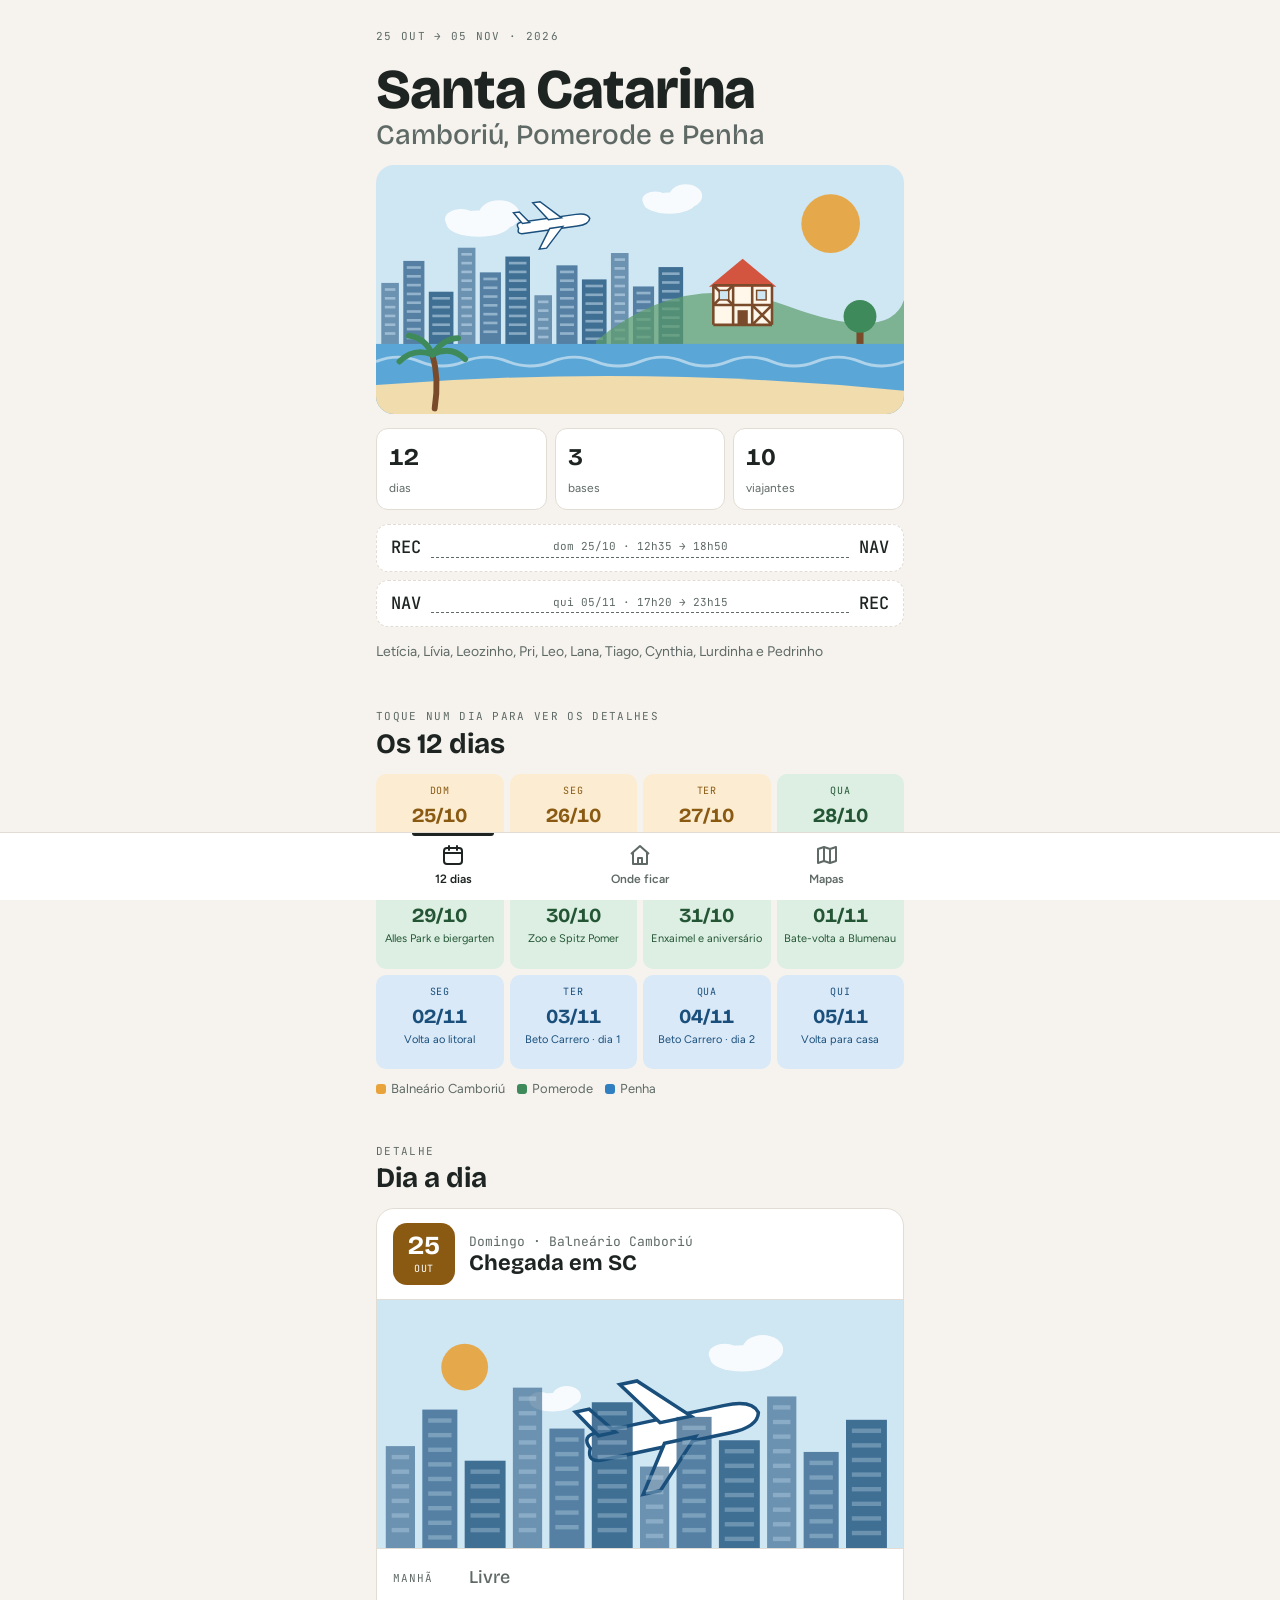
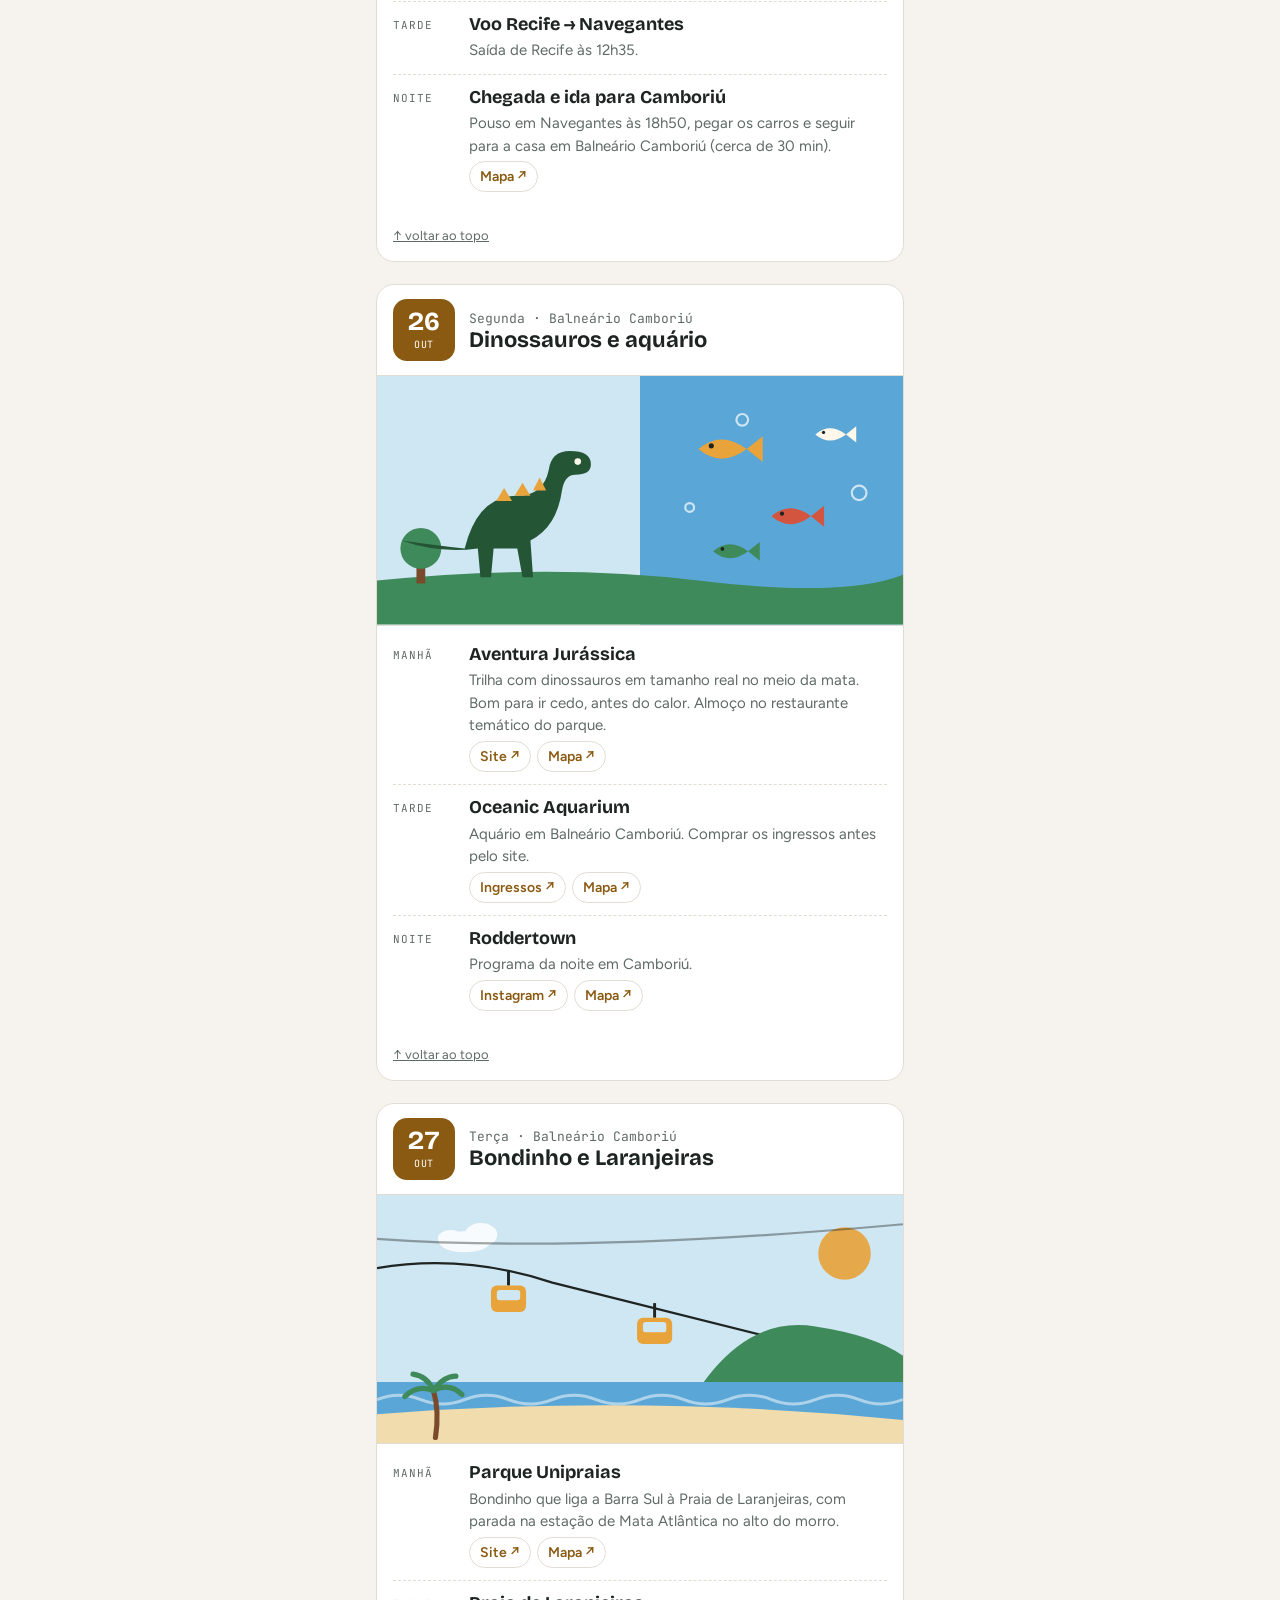
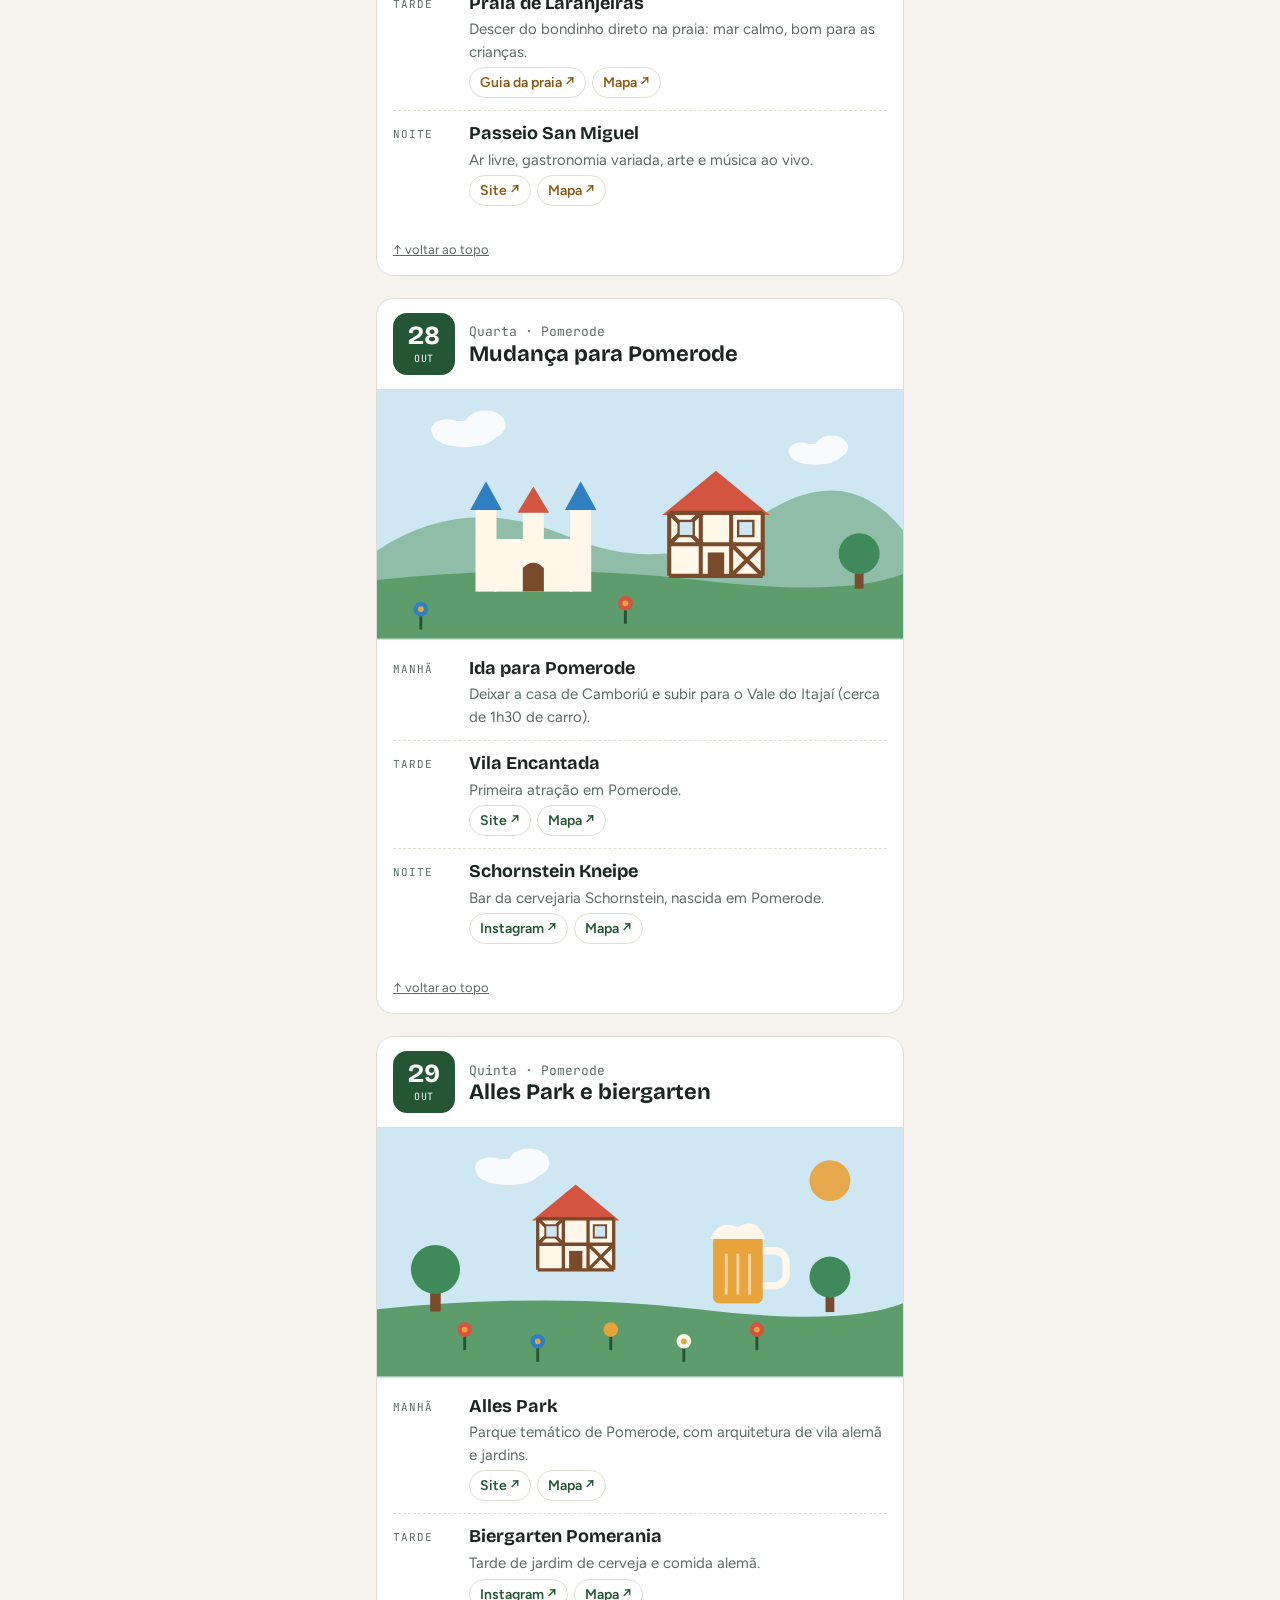
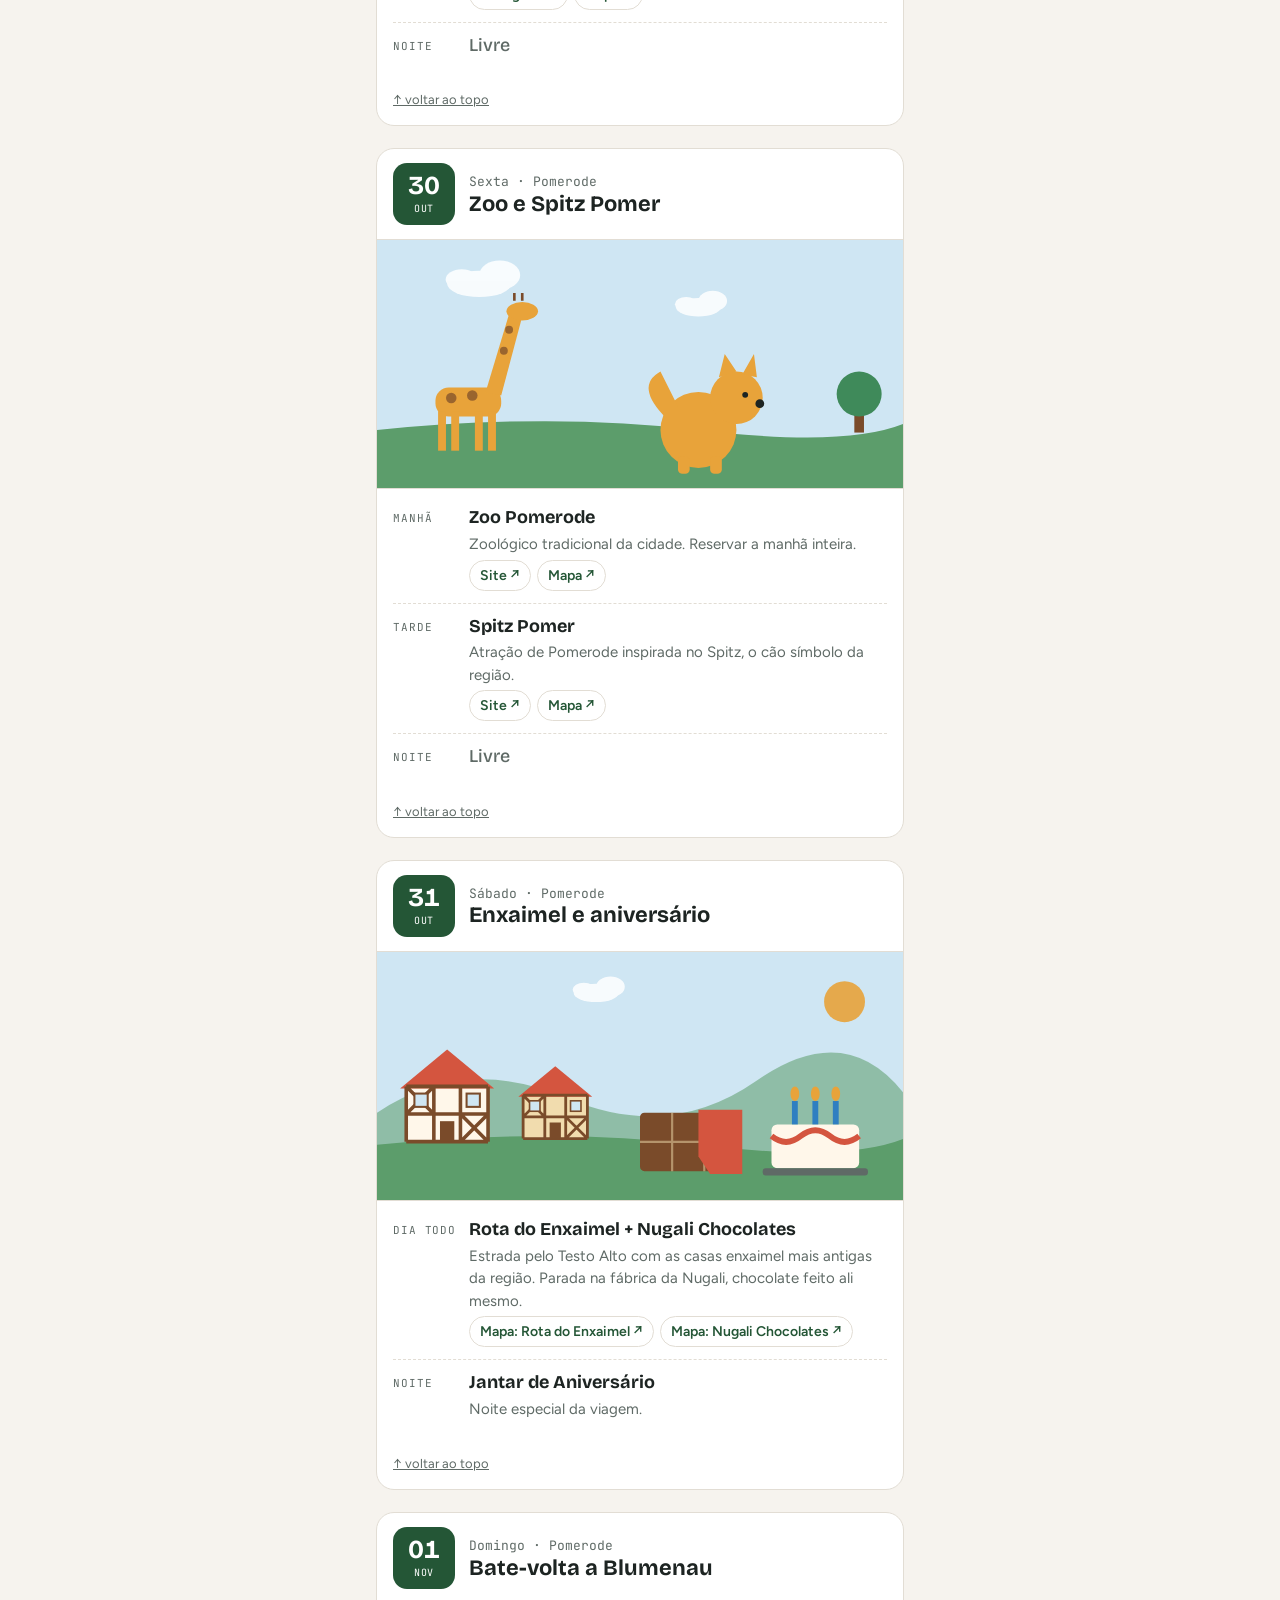
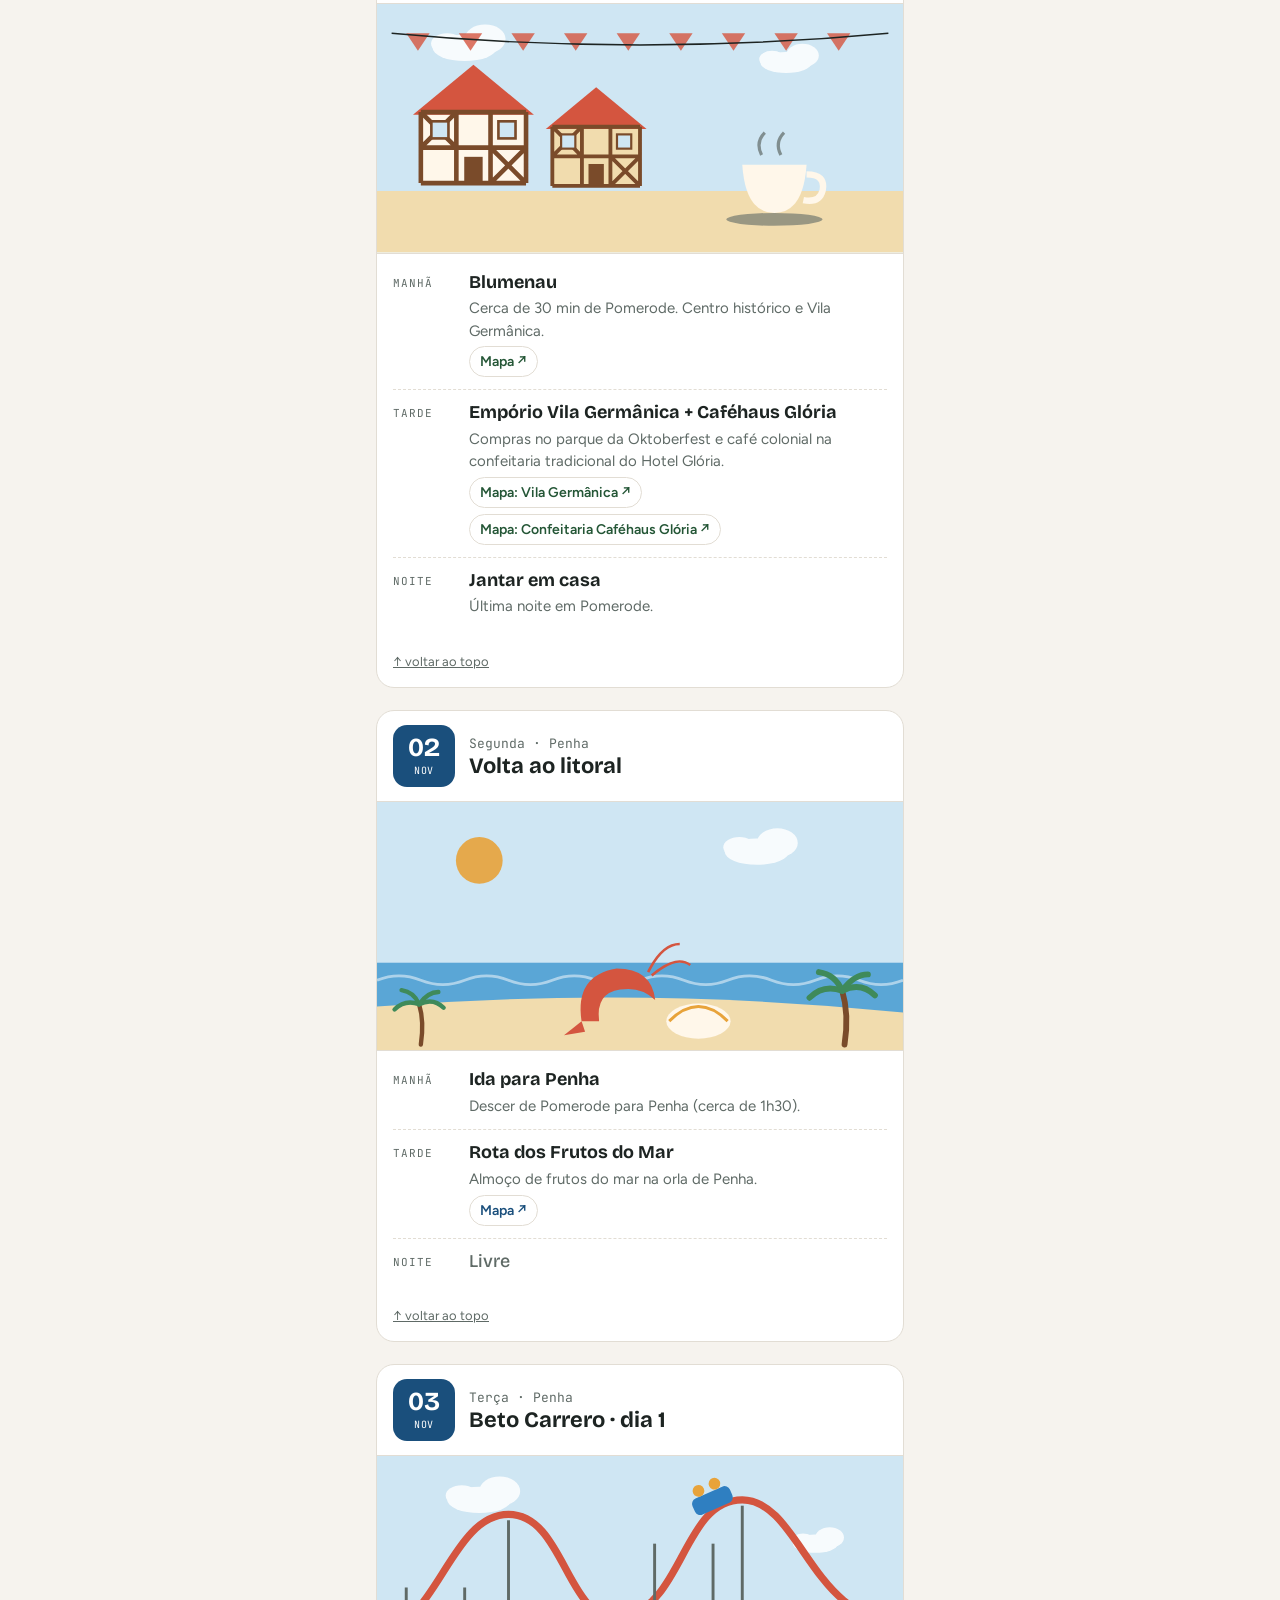
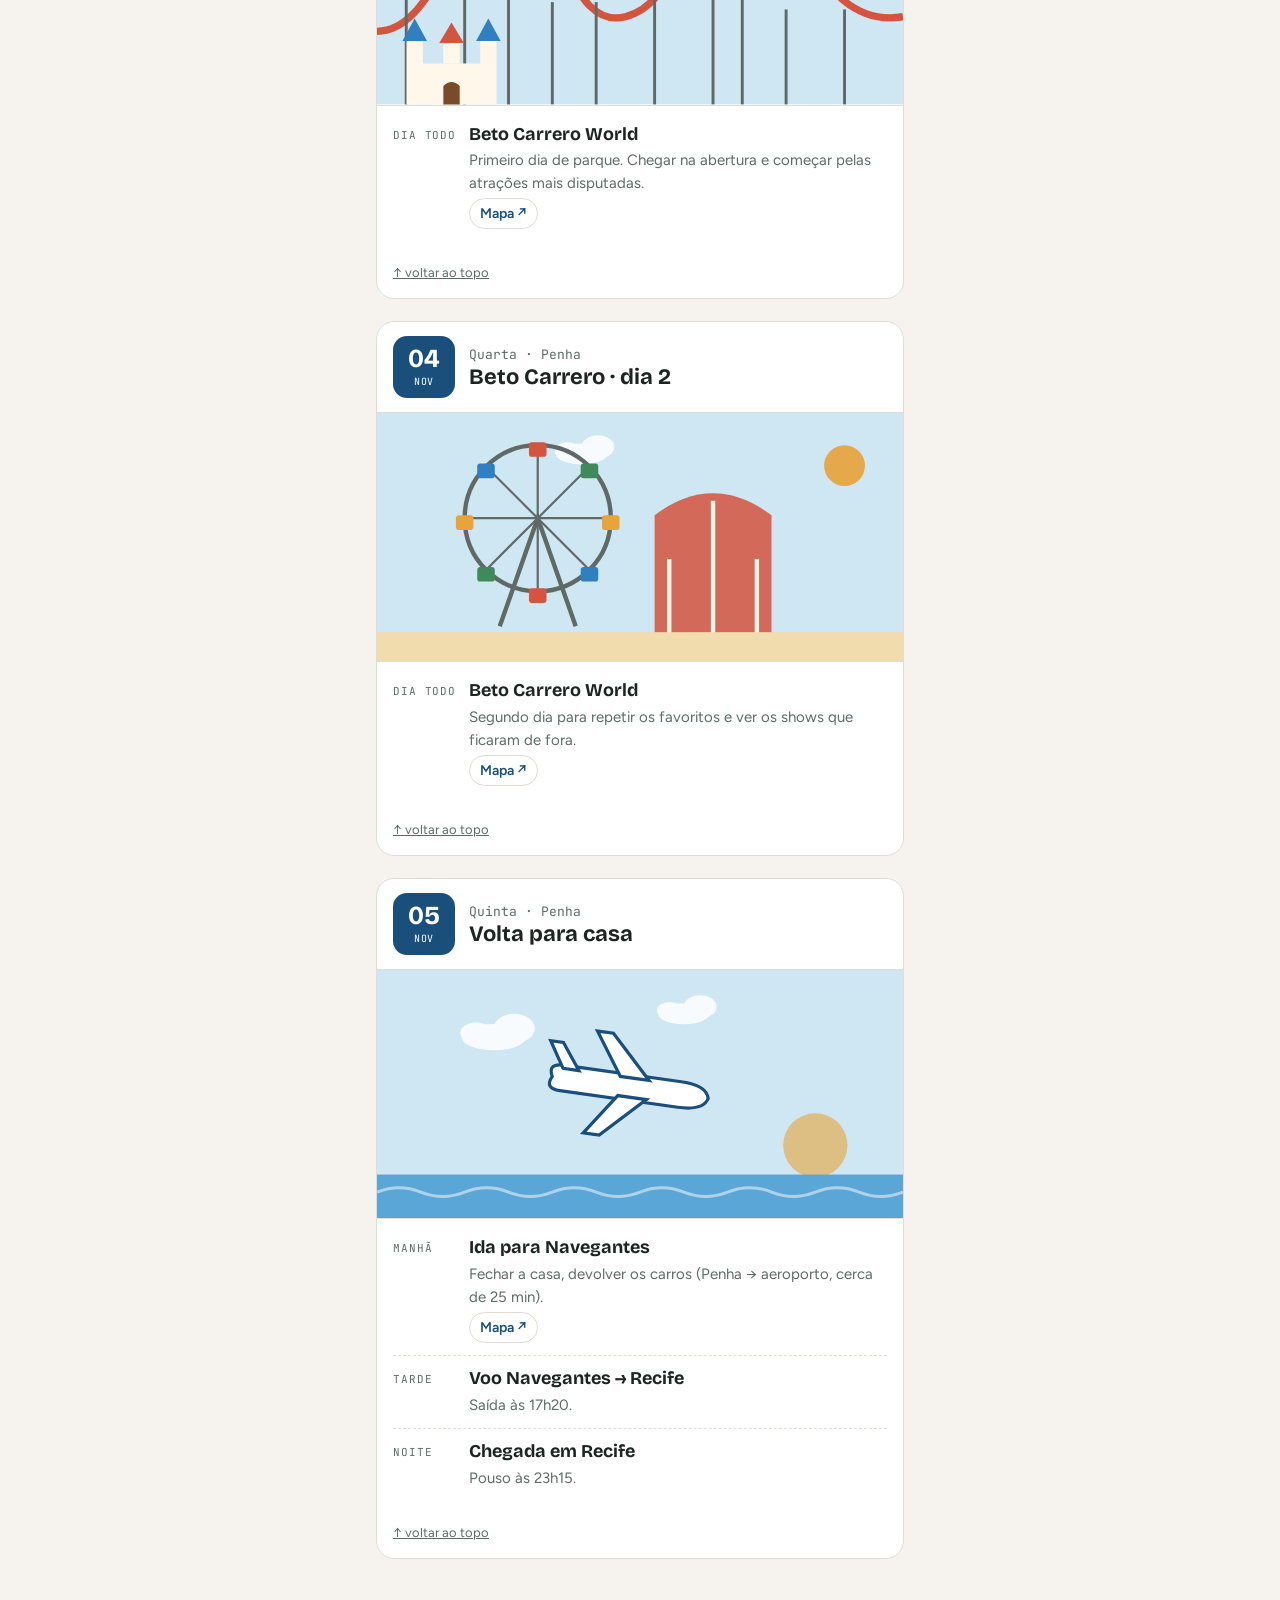
==== menu.html @ 460c0e16 "Add files via upload" ====
<!doctype html>
<html lang="pt-BR">
<head>
<meta charset="utf-8">
<meta name="viewport" content="width=device-width, initial-scale=1">
<title>Viagem SC 2026</title>
<link rel="preconnect" href="https://fonts.googleapis.com">
<link rel="stylesheet" href="https://fonts.googleapis.com/css2?family=Bricolage+Grotesque:opsz,wght@12..96,500;12..96,700;12..96,800&family=Figtree:wght@400;500;600&family=JetBrains+Mono:wght@500&display=swap">
<link rel="stylesheet" href="estilo.css">
</head>
<body class="app">
<div class="wrap" id="topo">

  <!-- 1. OS 12 DIAS -->
  <div id="v-dias" data-view="dias">
    <header class="hero" id="hero"></header>
    <section>
      <div class="sec-title"><span class="eyebrow">Toque num dia para ver os detalhes</span><h2>Os 12 dias</h2></div>
      <nav class="strip" id="strip" aria-label="Dias da viagem"></nav>
      <div class="legend"><span><i style="background:var(--bc)"></i>Balneário Camboriú</span><span><i style="background:var(--po)"></i>Pomerode</span><span><i style="background:var(--pe)"></i>Penha</span></div>
    </section>
    <section>
      <div class="sec-title"><span class="eyebrow">Detalhe</span><h2>Dia a dia</h2></div>
      <div class="days" id="days"></div>
    </section>
  </div>

  <!-- 2. ONDE VAMOS FICAR -->
  <div id="v-casas" data-view="casas" hidden>
    <div class="topbar"><b>Santa Catarina 2026</b><span class="eyebrow" id="periodo2"></span></div>
    <section>
      <div class="sec-title"><span class="eyebrow">Hospedagem</span><h2>Onde vamos ficar</h2></div>
      <div class="cities" id="cities"></div>
    </section>
  </div>

  <!-- 3. MAPAS -->
  <div id="v-mapas" data-view="mapas" hidden>
    <div class="topbar"><b>Santa Catarina 2026</b><span class="eyebrow" id="periodo3"></span></div>
    <section>
      <div class="sec-title"><span class="eyebrow">Toque para abrir no Google Maps</span><h2>Mapas</h2></div>
      <p class="note">As casas e todos os lugares do roteiro, separados por cidade. Abaixo de cada nome, o dia em que vamos lá.</p>
      <div class="mapgroups" id="maps"></div>
    </section>
  </div>

</div>

<nav class="tabbar" aria-label="Menu">
  <div class="in">
    <button class="tab" type="button" data-tab="dias" id="tab-dias">
      <svg viewBox="0 0 24 24" fill="none" stroke="currentColor" stroke-width="2" stroke-linecap="round" aria-hidden="true"><rect x="3" y="5" width="18" height="16" rx="3"/><path d="M3 10h18M8 3v4M16 3v4"/></svg>
      <span>12 dias</span>
    </button>
    <button class="tab" type="button" data-tab="casas" id="tab-casas">
      <svg viewBox="0 0 24 24" fill="none" stroke="currentColor" stroke-width="2" stroke-linejoin="round" aria-hidden="true"><path d="M3 11 12 3l9 8M5 9.5V21h14V9.5"/><path d="M10 21v-6h4v6"/></svg>
      <span>Onde ficar</span>
    </button>
    <button class="tab" type="button" data-tab="mapas" id="tab-mapas">
      <svg viewBox="0 0 24 24" fill="none" stroke="currentColor" stroke-width="2" stroke-linejoin="round" aria-hidden="true"><path d="M9 4 3 6v14l6-2 6 2 6-2V4l-6 2-6-2zM9 4v14M15 6v14"/></svg>
      <span>Mapas</span>
    </button>
  </div>
</nav>

<script src="dados.js"></script>
<script src="roteiro.js"></script>
<script>
const R=window.Roteiro, V=window.VIAGEM, $=id=>document.getElementById(id);
$('hero').innerHTML=R.heroHTML();
$('strip').innerHTML=R.stripHTML();
$('days').innerHTML=R.daysHTML({mapas:true});
$('cities').innerHTML=R.citiesHTML({hospedagem:true});
$('maps').innerHTML=R.mapsHTML();
$('periodo2').textContent=$('periodo3').textContent=V.periodo;

const TABS=['dias','casas','mapas'];
function show(tab,scroll){
  if(!TABS.includes(tab)) tab='dias';
  document.querySelectorAll('[data-view]').forEach(v=>v.hidden=v.dataset.view!==tab);
  document.querySelectorAll('.tab').forEach(b=>b.dataset.tab===tab?b.setAttribute('aria-current','page'):b.removeAttribute('aria-current'));
  try{localStorage.setItem('aba',tab)}catch(e){}
  if(scroll) window.scrollTo(0,0);
}
document.querySelectorAll('.tab').forEach(b=>b.addEventListener('click',()=>{
  if(location.hash!=='#'+b.dataset.tab) history.replaceState(null,'','#'+b.dataset.tab);
  show(b.dataset.tab,true);
}));
// dias e "voltar ao topo" rolam sem mexer no endereço
document.addEventListener('click',e=>{
  const chip=e.target.closest('[data-dia]');
  if(chip){e.preventDefault();document.getElementById(chip.dataset.dia).scrollIntoView();return}
  if(e.target.closest('[data-topo]')){e.preventDefault();window.scrollTo(0,0)}
});
window.addEventListener('hashchange',()=>show(location.hash.slice(1),true));
let inicial=location.hash.slice(1);
if(!TABS.includes(inicial)){try{inicial=localStorage.getItem('aba')||'dias'}catch(e){inicial='dias'}}
show(inicial,false);
</script>
</body>
</html>
---- estilo.css ----
/* Layout: coluna única de celular — capa, resumo por cidade, faixa de 12 dias, cartões diários em formato de canhoto de passagem */
:root{
  --bg:#f6f3ee; --surface:#ffffff; --fg:#1d2422; --muted:#5f6a66; --line:#e2ddd4;
  --bc:#e8a33a; --bc-soft:#fbecd2; --bc-ink:#8a5a12;
  --po:#3f8a5a; --po-soft:#dcefe2; --po-ink:#245636;
  --pe:#2f7fc1; --pe-soft:#d9e9f7; --pe-ink:#1a4f7c;
  --sky:#cfe6f3; --sea:#5aa6d6; --sand:#f1dcae; --leaf:#5c9d6b; --wood:#7a4b2a; --cream:#fff7ea; --red:#d4553f;
  --display:"Bricolage Grotesque",ui-sans-serif,system-ui,sans-serif;
  --body:"Figtree",ui-sans-serif,system-ui,sans-serif;
  --mono:"JetBrains Mono",ui-monospace,Menlo,monospace;
}
@media (prefers-color-scheme: dark){:root:not([data-theme="light"]){
  --bg:#141917; --surface:#1d2321; --fg:#ecefe9; --muted:#a3ada8; --line:#2f3734;
  --bc:#f0b555; --bc-soft:#3a2d17; --bc-ink:#f5c97c;
  --po:#6cbf88; --po-soft:#1d3326; --po-ink:#9bd9ae;
  --pe:#62a8e3; --pe-soft:#172b3d; --pe-ink:#9ccaf0;
  --sky:#26394a; --sea:#3d7fae; --sand:#8a7550; --leaf:#4b8458; --wood:#a06a42; --cream:#e9dcc4; --red:#e06a54;
  color-scheme:dark}}
:root[data-theme="dark"]{
  --bg:#141917; --surface:#1d2321; --fg:#ecefe9; --muted:#a3ada8; --line:#2f3734;
  --bc:#f0b555; --bc-soft:#3a2d17; --bc-ink:#f5c97c;
  --po:#6cbf88; --po-soft:#1d3326; --po-ink:#9bd9ae;
  --pe:#62a8e3; --pe-soft:#172b3d; --pe-ink:#9ccaf0;
  --sky:#26394a; --sea:#3d7fae; --sand:#8a7550; --leaf:#4b8458; --wood:#a06a42; --cream:#e9dcc4; --red:#e06a54;
  color-scheme:dark}
*{box-sizing:border-box}
html,body{margin:0}
img,svg{max-width:100%}
[hidden]{display:none!important}
body{background:var(--bg);color:var(--fg);font-family:var(--body);font-size:16px;line-height:1.5;-webkit-text-size-adjust:100%}
.wrap{max-width:560px;margin:0 auto;padding-inline:16px;padding-block:20px 48px}
h1,h2,h3{font-family:var(--display);text-wrap:balance;margin:0;line-height:1.1}
a{color:inherit}
a:focus-visible,button:focus-visible{outline:3px solid var(--pe);outline-offset:2px;border-radius:6px}
.eyebrow{font-family:var(--mono);font-size:11px;letter-spacing:.12em;text-transform:uppercase;color:var(--muted)}

/* capa */
.hero{display:grid;gap:14px;padding-block:8px 24px}
.hero h1{font-size:clamp(38px,11vw,56px);font-weight:800;letter-spacing:-.02em}
.hero h1 span{display:block;font-size:.5em;font-weight:500;color:var(--muted);letter-spacing:0}
.hero-art{border-radius:18px;overflow:hidden;line-height:0}
.hero-art svg,.city .art svg,.day .art svg{width:100%;height:auto;display:block}
.facts{display:grid;grid-template-columns:repeat(3,1fr);gap:8px}
.fact{background:var(--surface);border:1px solid var(--line);border-radius:12px;padding:10px 12px}
.fact b{display:block;font-family:var(--display);font-size:24px;font-variant-numeric:tabular-nums}
.fact small{color:var(--muted);font-size:12px}
.flights{display:grid;gap:8px}
.flight{display:grid;grid-template-columns:auto 1fr auto;align-items:center;gap:10px;background:var(--surface);border:1px dashed var(--line);border-radius:12px;padding:10px 14px;font-family:var(--mono);font-size:13px}
.flight .code{font-size:17px;font-weight:500}
.flight .mid{text-align:center;color:var(--muted);font-size:11px;border-bottom:1px dashed var(--muted);padding-bottom:2px}
.crew{color:var(--muted);font-size:14px}

section{padding-block:22px}
.sec-title{display:grid;gap:4px;margin-bottom:14px}
.sec-title h2{font-size:28px;font-weight:700}

/* cidades */
.cities{display:grid;gap:14px}
.city{border-radius:16px;overflow:hidden;background:var(--surface);border:1px solid var(--line)}
.city .art{line-height:0}
.city .body{padding:14px 16px 16px;display:grid;gap:8px}
.city h3{font-size:24px}
.city .when{font-family:var(--mono);font-size:12px;font-weight:500;padding:3px 8px;border-radius:99px;justify-self:start}
.city p{margin:0;color:var(--muted);font-size:15px}
.city ul{margin:0;padding-left:18px;font-size:15px}
.c-bc .when{background:var(--bc-soft);color:var(--bc-ink)}
.c-po .when{background:var(--po-soft);color:var(--po-ink)}
.c-pe .when{background:var(--pe-soft);color:var(--pe-ink)}

/* hospedagem (menu) */
.stay{display:grid;grid-template-columns:1fr 1fr auto;gap:8px;margin-top:4px}
.stay div{border:1px solid var(--line);border-radius:10px;padding:8px 10px;display:grid;gap:2px}
.stay small{font-family:var(--mono);font-size:10px;letter-spacing:.08em;text-transform:uppercase;color:var(--muted)}
.stay b{font-family:var(--display);font-size:17px;font-variant-numeric:tabular-nums}
.actions{display:flex;flex-wrap:wrap;gap:8px;margin-top:4px}
.btn{display:inline-flex;align-items:center;gap:6px;font-weight:600;font-size:15px;text-decoration:none;padding:10px 14px;border-radius:12px;border:1px solid var(--line);background:var(--surface)}
.btn.primary{border-color:transparent;color:var(--surface)}
.c-bc .btn.primary{background:var(--bc-ink)} .c-po .btn.primary{background:var(--po-ink)} .c-pe .btn.primary{background:var(--pe-ink)}
.pending{font-size:14px;color:var(--muted);border:1px dashed var(--line);border-radius:12px;padding:10px 14px}

/* faixa de dias */
.strip{display:grid;grid-template-columns:repeat(4,1fr);gap:6px}
.chip{display:grid;gap:2px;text-decoration:none;border-radius:10px;padding:8px 6px;text-align:center;border:1px solid transparent}
.chip .wd{font-family:var(--mono);font-size:10px;letter-spacing:.08em;text-transform:uppercase}
.chip .dt{font-family:var(--display);font-size:20px;font-weight:700;font-variant-numeric:tabular-nums}
.chip .tl{font-size:11px;line-height:1.25;min-height:2.5em}
.chip.bc{background:var(--bc-soft);color:var(--bc-ink)}
.chip.po{background:var(--po-soft);color:var(--po-ink)}
.chip.pe{background:var(--pe-soft);color:var(--pe-ink)}
.chip:hover{border-color:currentColor}
.legend{display:flex;flex-wrap:wrap;gap:12px;margin-top:10px;font-size:13px;color:var(--muted)}
.legend i{display:inline-block;width:10px;height:10px;border-radius:3px;margin-right:5px;vertical-align:-1px}

/* dias */
.days{display:grid;gap:22px}
.day{background:var(--surface);border:1px solid var(--line);border-radius:18px;overflow:hidden;scroll-margin-top:12px}
.day-head{display:grid;grid-template-columns:auto 1fr;gap:14px;align-items:center;padding:14px 16px}
.stamp{display:grid;place-items:center;width:62px;height:62px;border-radius:14px;color:#fff;text-align:center;line-height:1}
.stamp b{font-family:var(--display);font-size:26px;font-variant-numeric:tabular-nums}
.stamp small{font-family:var(--mono);font-size:10px;letter-spacing:.06em}
.day.bc .stamp{background:var(--bc-ink)} .day.po .stamp{background:var(--po-ink)} .day.pe .stamp{background:var(--pe-ink)}
@media (prefers-color-scheme: dark){:root:not([data-theme="light"]) .stamp{color:var(--bg)}}
:root[data-theme="dark"] .stamp{color:var(--bg)}
.day-head h3{font-size:22px;font-weight:700}
.day-head .meta{font-size:13px;color:var(--muted);font-family:var(--mono)}
.day .art{line-height:0;border-block:1px solid var(--line)}
.tl-list{list-style:none;margin:0;padding:6px 16px 16px;display:grid}
.slot{display:grid;grid-template-columns:64px 1fr;gap:12px;padding-block:12px;border-bottom:1px dashed var(--line)}
.slot:last-child{border-bottom:0}
.slot .when{font-family:var(--mono);font-size:11px;letter-spacing:.08em;text-transform:uppercase;color:var(--muted);padding-top:3px}
.slot .what{min-width:0;display:grid;gap:4px}
.slot h4{margin:0;font-family:var(--display);font-size:18px;font-weight:700;line-height:1.2}
.slot p{margin:0;font-size:15px;color:var(--muted)}
.links{display:flex;flex-wrap:wrap;gap:6px}
.slot .link{font-size:14px;font-weight:600;text-decoration:none;padding:4px 10px;border-radius:99px;border:1px solid var(--line)}
.day.bc .link{color:var(--bc-ink)} .day.po .link{color:var(--po-ink)} .day.pe .link{color:var(--pe-ink)}
.slot.free h4{color:var(--muted);font-weight:500}
.top{display:inline-block;margin-top:6px;font-size:13px;color:var(--muted)}
footer{color:var(--muted);font-size:13px;padding-top:12px;border-top:1px solid var(--line)}

/* mapas (menu) */
.mapgroups{display:grid;gap:22px}
.mapgroup h3{font-size:20px;display:flex;align-items:center;gap:8px;margin-bottom:8px}
.mapgroup h3 i{width:12px;height:12px;border-radius:4px;flex:none}
.places{list-style:none;margin:0;padding:0;background:var(--surface);border:1px solid var(--line);border-radius:14px;overflow:hidden}
.places li+li{border-top:1px solid var(--line)}
.place{display:grid;grid-template-columns:28px 1fr auto;align-items:center;gap:10px;padding:12px 14px;text-decoration:none;min-height:56px}
.place .pin{width:22px;height:22px}
.place .nm{min-width:0;display:grid;gap:1px}
.place .nm b{font-weight:600;font-size:16px;line-height:1.25}
.place .nm small{font-family:var(--mono);font-size:11px;color:var(--muted)}
.place .go{font-size:13px;font-weight:600;color:var(--muted);white-space:nowrap}
a.place:hover{background:var(--bg)}
.place.house b{font-family:var(--display)}
.place.off{color:var(--muted)}
.g-bc{--g:var(--bc-ink)} .g-po,.g-bl{--g:var(--po-ink)} .g-pe,.g-voo{--g:var(--pe-ink)}
.mapgroup h3 i{background:var(--g)} .place .pin{color:var(--g)}
.note{font-size:14px;color:var(--muted);margin:0 0 14px}

/* menu inferior */
.app .wrap{padding-bottom:110px}
.topbar{display:flex;justify-content:space-between;align-items:baseline;gap:12px;padding-block:4px 6px}
.topbar .eyebrow{white-space:nowrap}
.topbar b{font-family:var(--display);font-size:18px}
.tabbar{position:fixed;left:0;right:0;bottom:0;z-index:10;background:var(--surface);border-top:1px solid var(--line);padding-bottom:env(safe-area-inset-bottom,0px)}
.tabbar .in{max-width:560px;margin:0 auto;display:grid;grid-template-columns:repeat(3,1fr)}
.tab{appearance:none;background:none;border:0;font:inherit;color:var(--muted);display:grid;justify-items:center;gap:3px;padding:10px 4px 12px;cursor:pointer;position:relative}
.tab svg{width:24px;height:24px}
.tab span{font-size:12px;font-weight:600}
.tab[aria-current="page"]{color:var(--fg)}
.tab[aria-current="page"]::before{content:"";position:absolute;top:0;left:28%;right:28%;height:3px;border-radius:0 0 3px 3px;background:var(--fg)}
@media (prefers-reduced-motion:no-preference){html{scroll-behavior:smooth}}
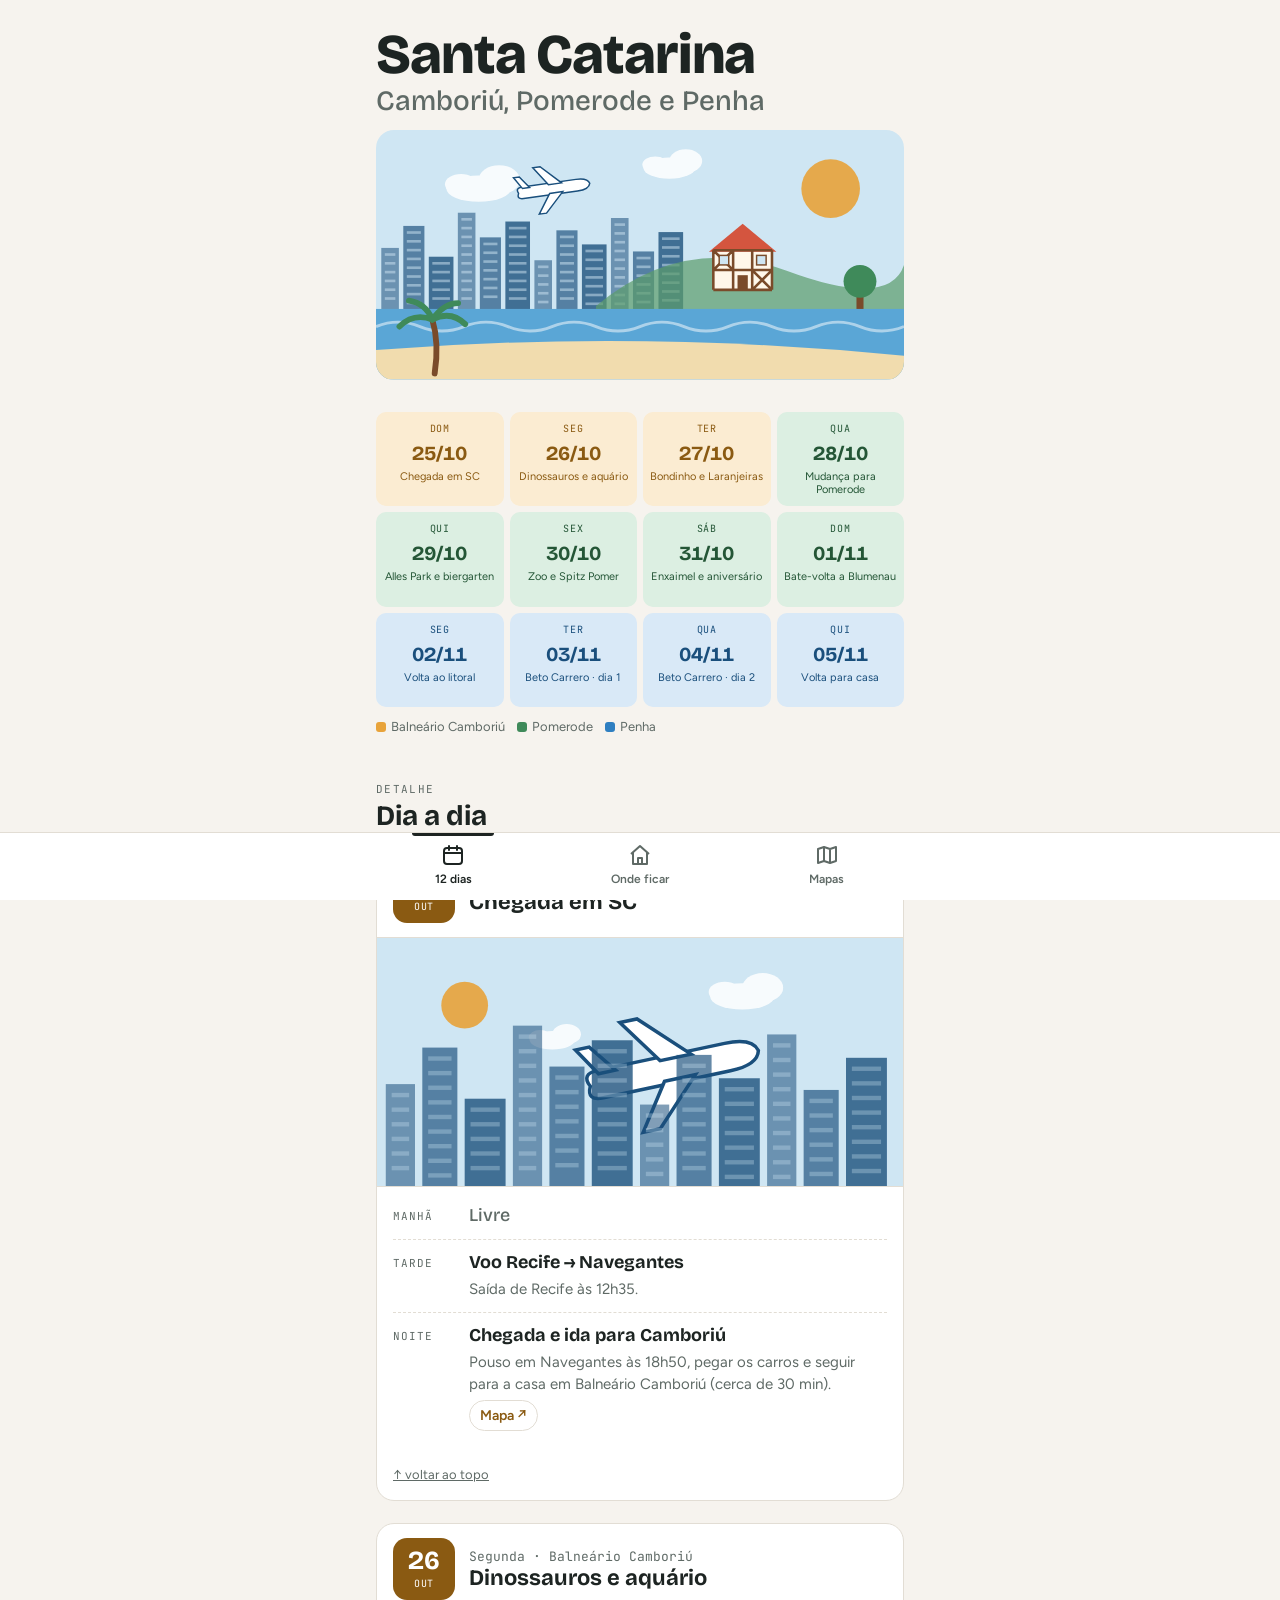
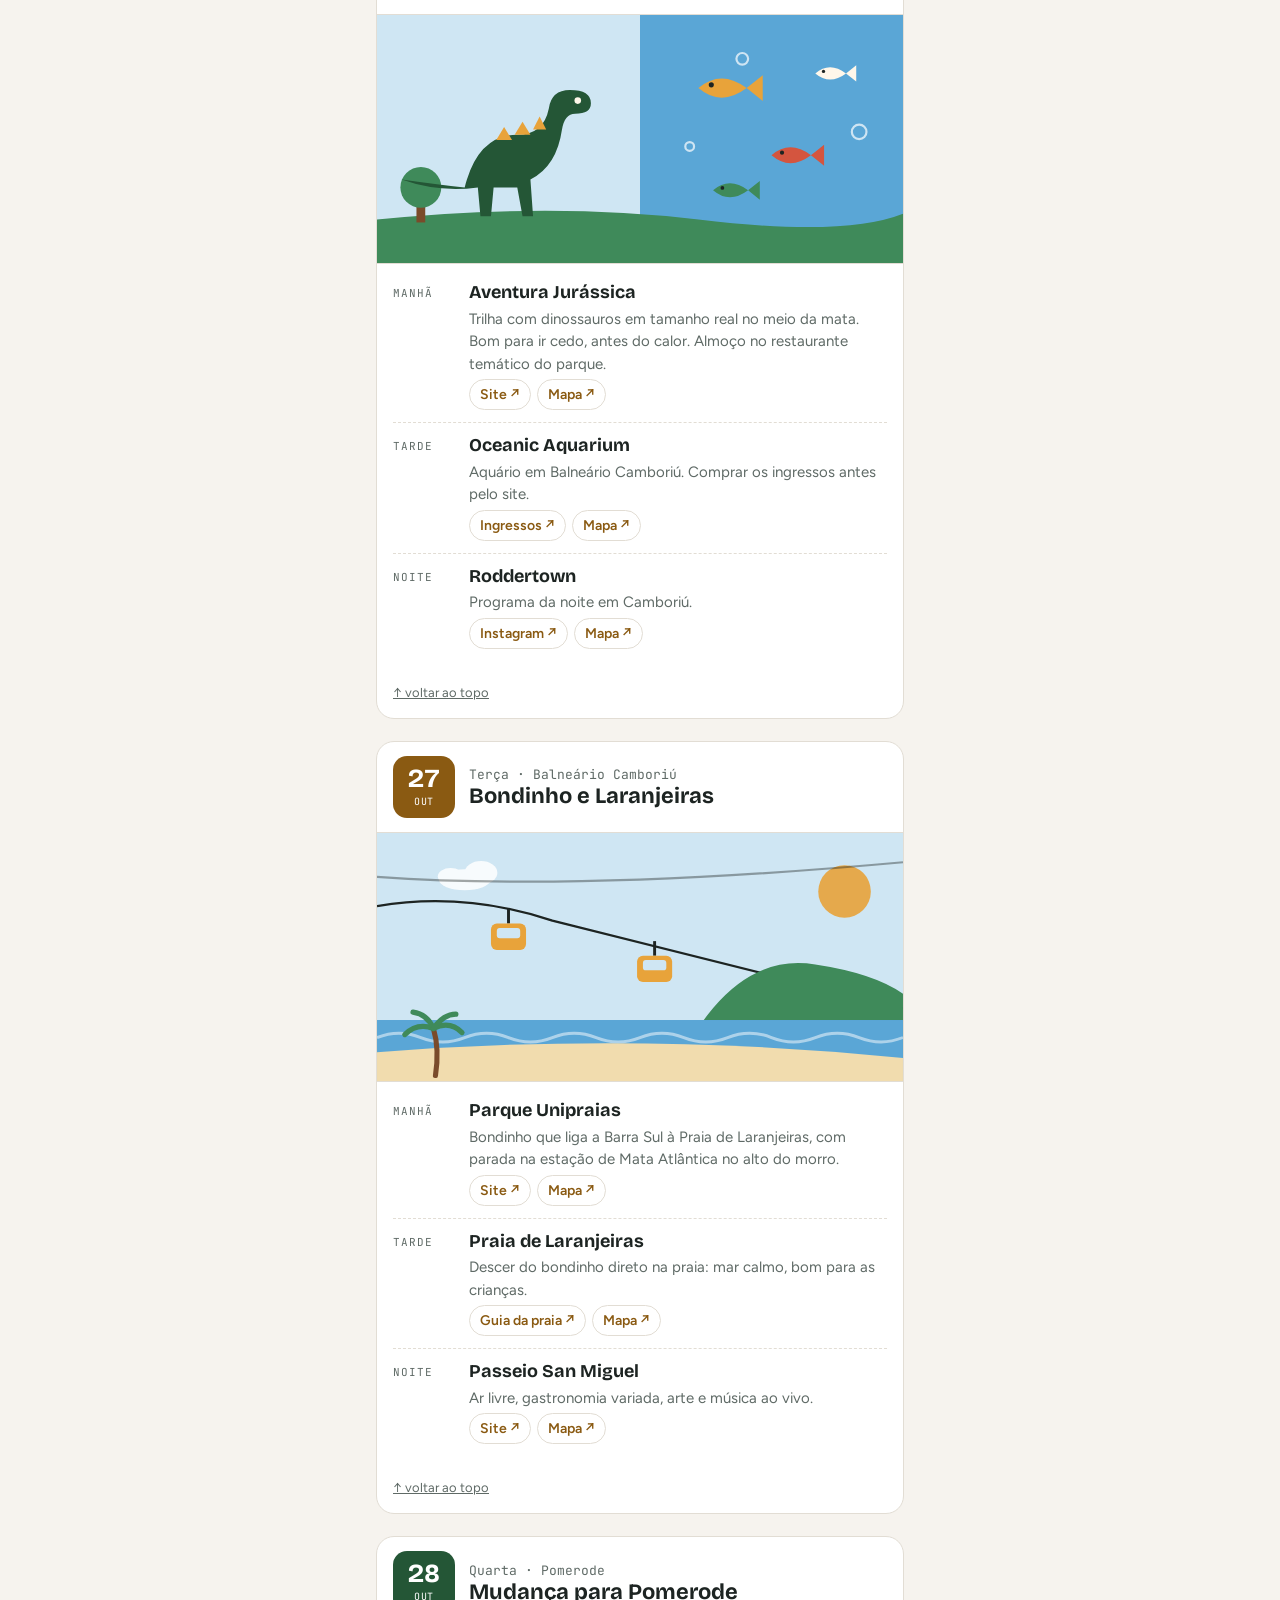
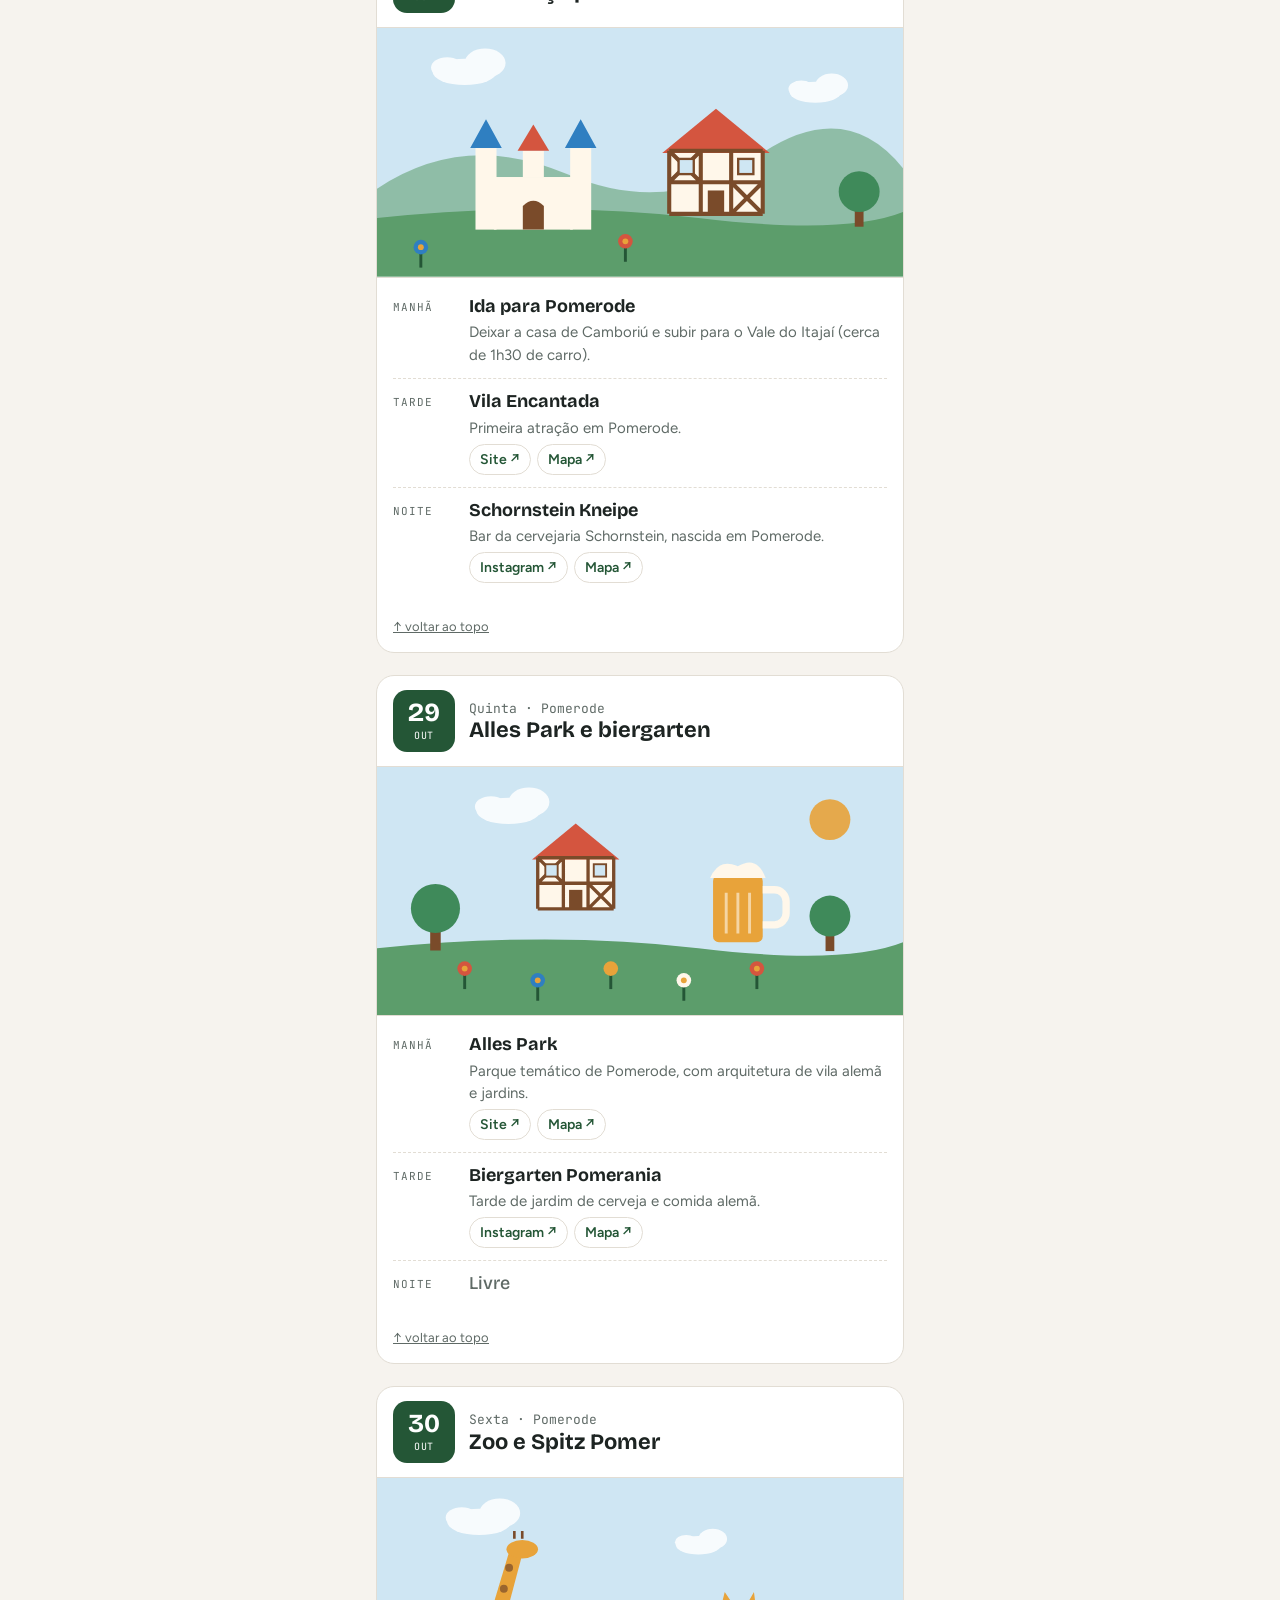
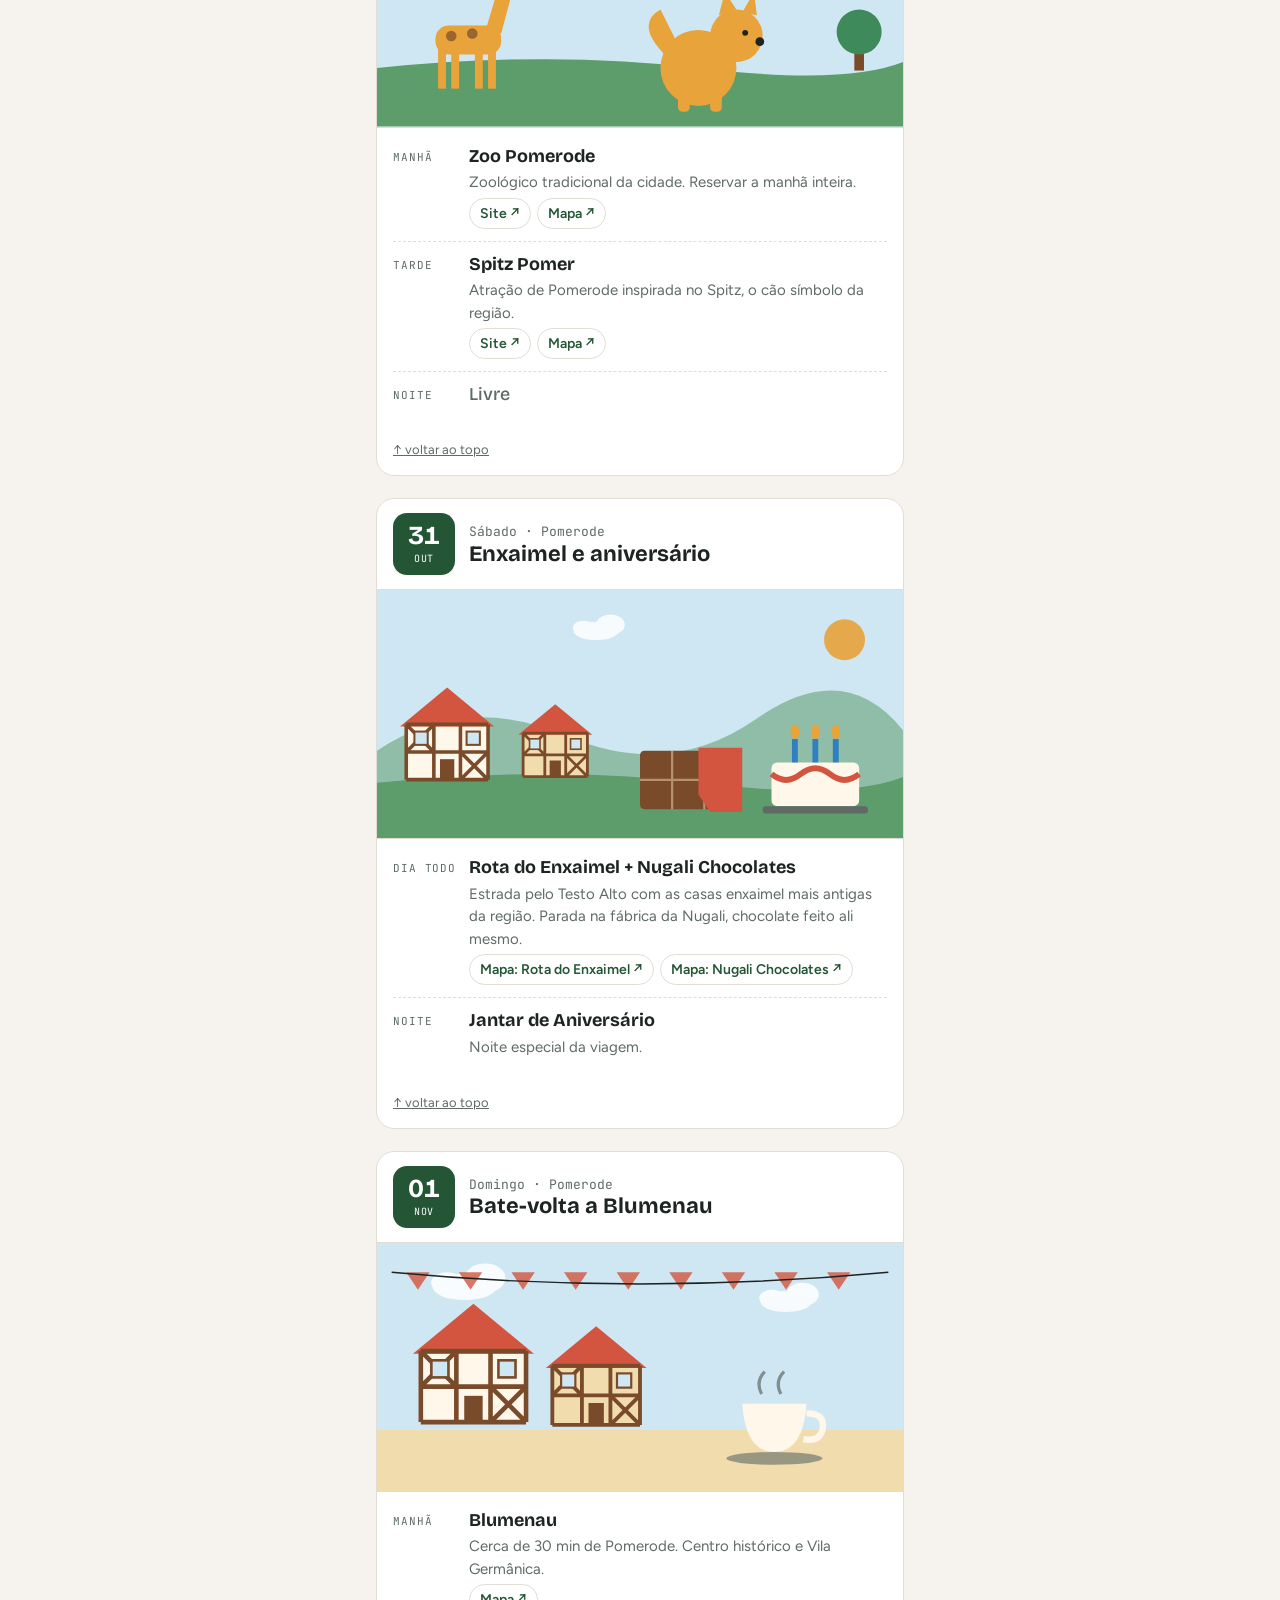
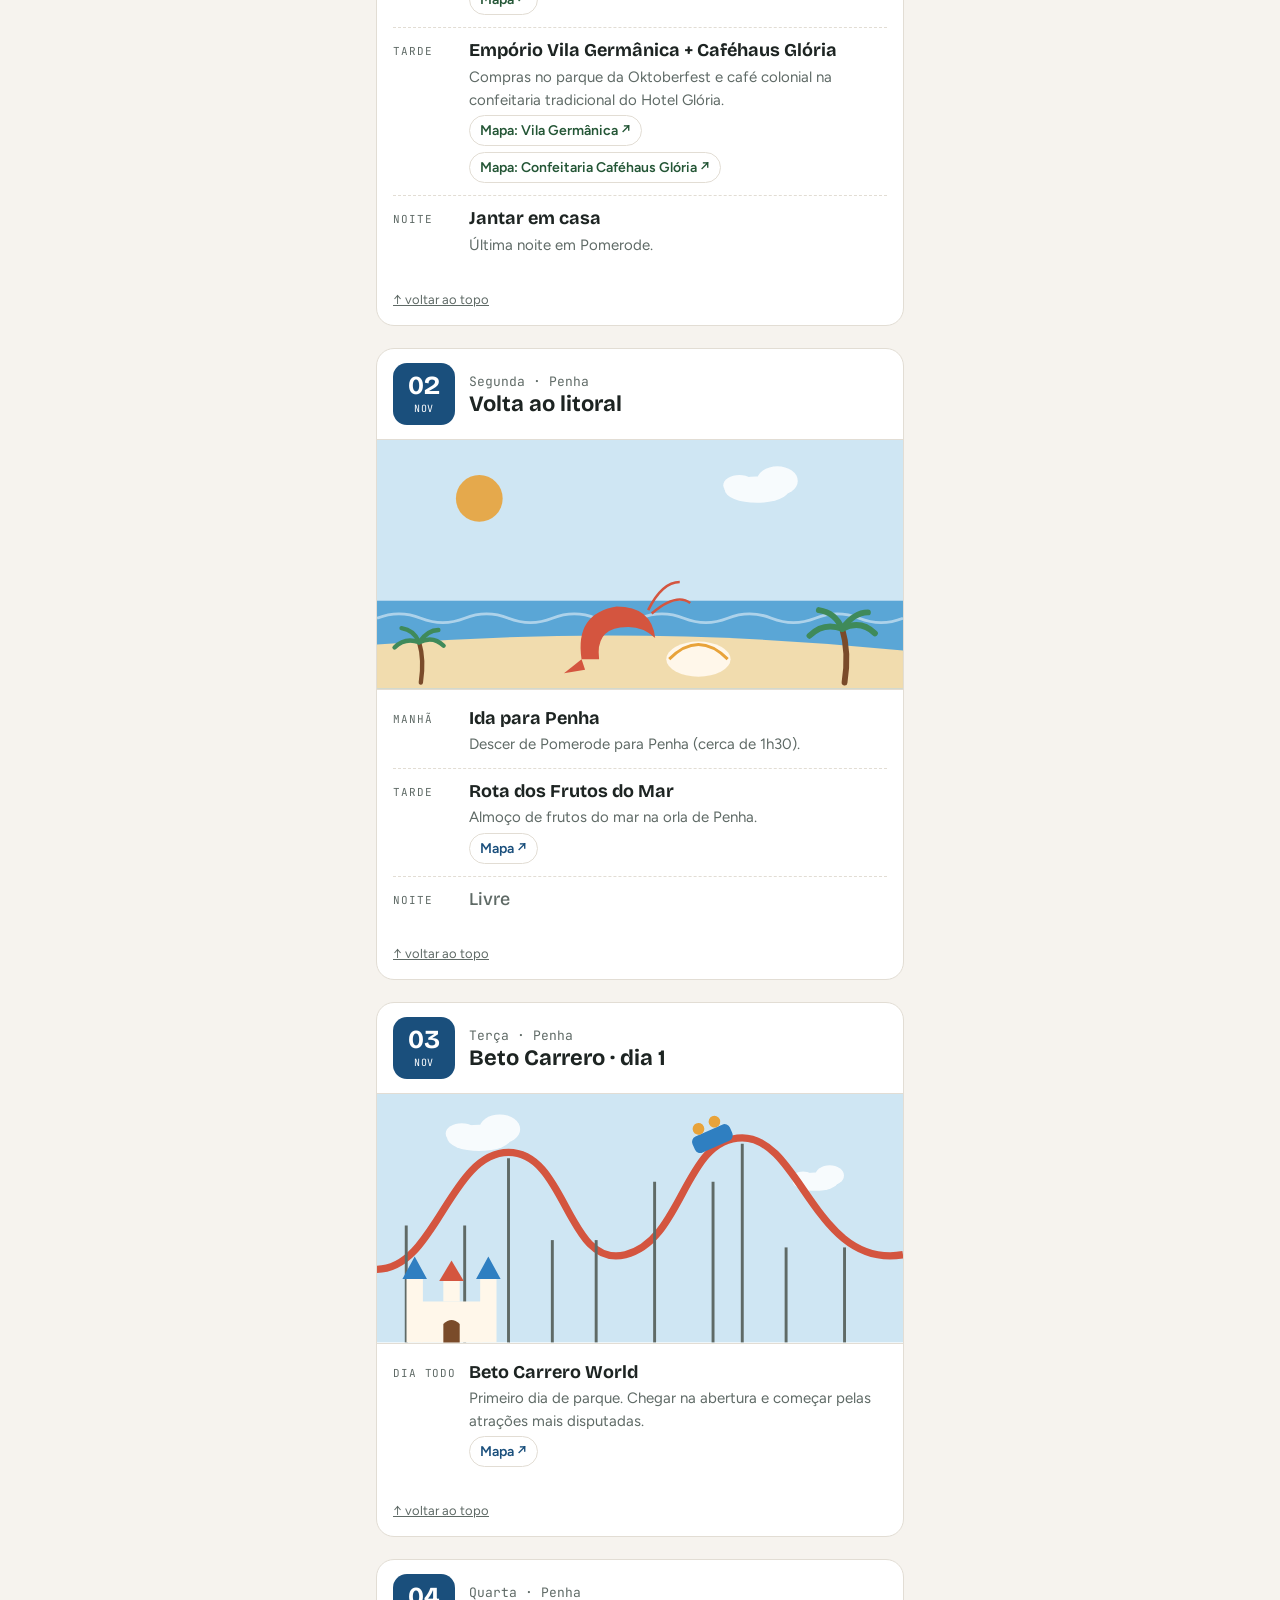
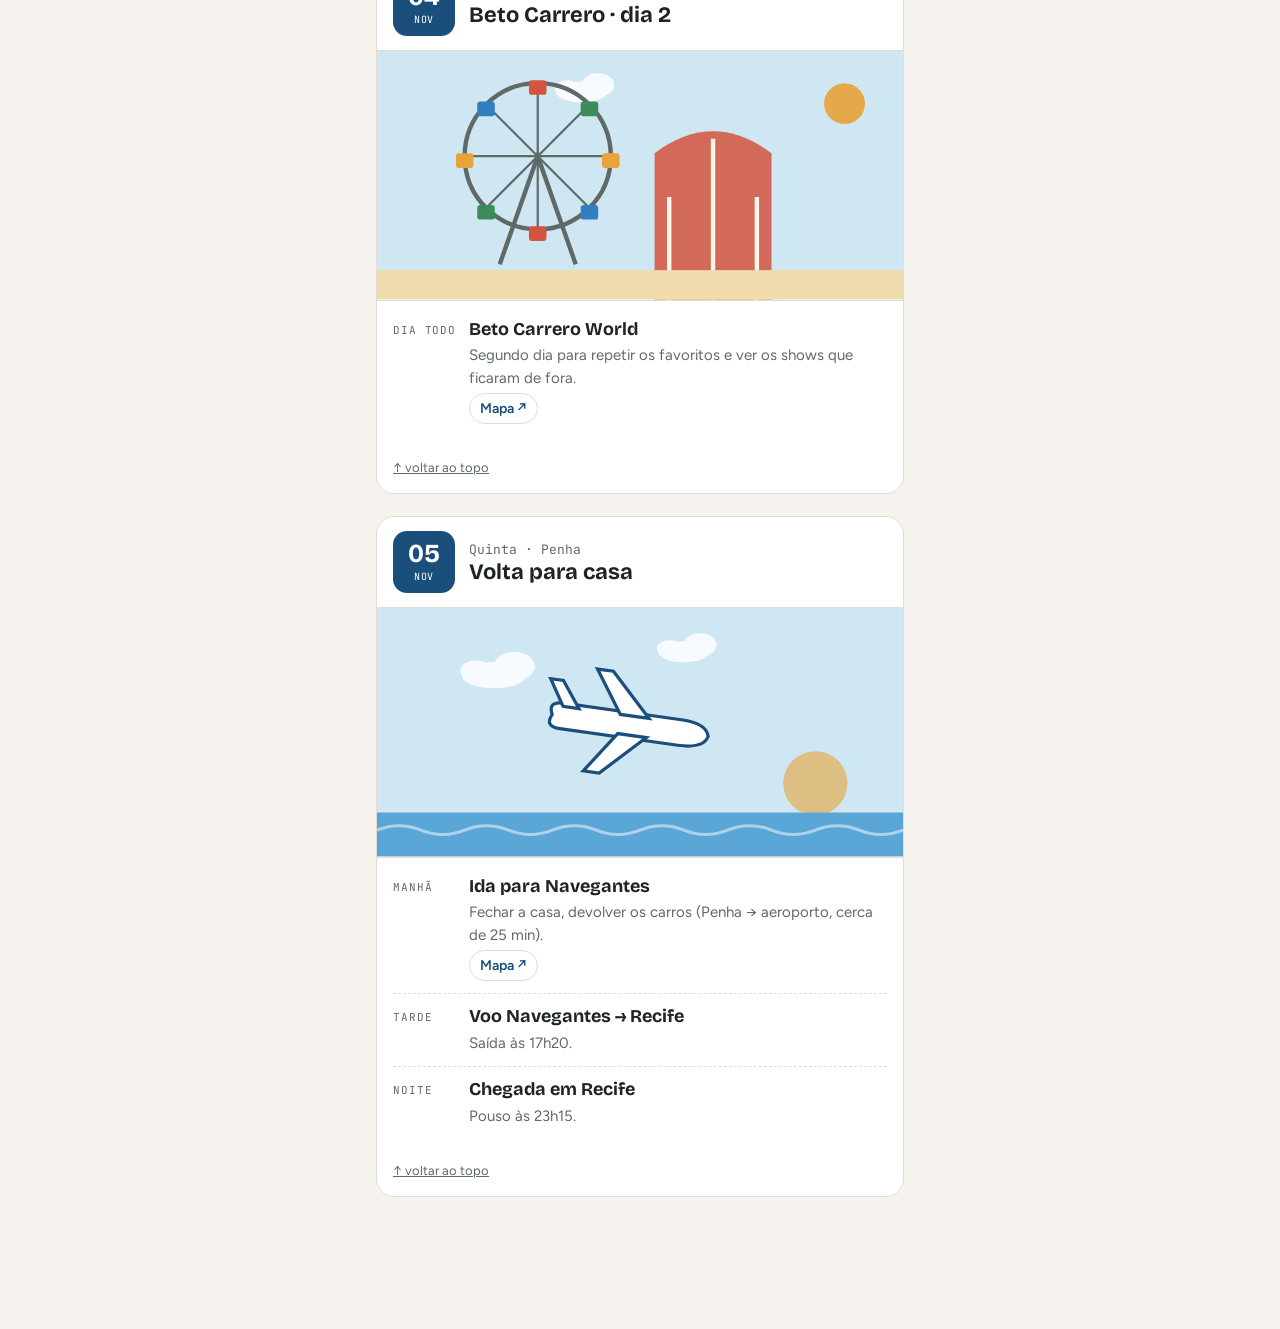
==== commit 2e95eb34: "Add files via upload" ====
--- a/menu.html
+++ b/menu.html
@@ -13,9 +13,9 @@
 
   <!-- 1. OS 12 DIAS -->
   <div id="v-dias" data-view="dias">
-    <header class="hero" id="hero"></header>
-    <section>
-      <div class="sec-title"><span class="eyebrow">Toque num dia para ver os detalhes</span><h2>Os 12 dias</h2></div>
+    <header class="hero compact" id="hero"></header>
+    <div class="countdown" id="countdown" hidden></div>
+    <section class="cal">
       <nav class="strip" id="strip" aria-label="Dias da viagem"></nav>
       <div class="legend"><span><i style="background:var(--bc)"></i>Balneário Camboriú</span><span><i style="background:var(--po)"></i>Pomerode</span><span><i style="background:var(--pe)"></i>Penha</span></div>
     </section>
@@ -67,11 +67,12 @@
 <script src="roteiro.js"></script>
 <script>
 const R=window.Roteiro, V=window.VIAGEM, $=id=>document.getElementById(id);
-$('hero').innerHTML=R.heroHTML();
+$('hero').innerHTML=R.heroHTML({compacto:true});
 $('strip').innerHTML=R.stripHTML();
 $('days').innerHTML=R.daysHTML({mapas:true});
 $('cities').innerHTML=R.citiesHTML({hospedagem:true});
 $('maps').innerHTML=R.mapsHTML();
+R.marcarHoje($('countdown'));
 $('periodo2').textContent=$('periodo3').textContent=V.periodo;
 
 const TABS=['dias','casas','mapas'];
--- a/estilo.css
+++ b/estilo.css
@@ -54,6 +54,17 @@
 .sec-title{display:grid;gap:4px;margin-bottom:14px}
 .sec-title h2{font-size:28px;font-weight:700}
 
+/* capa compacta + contagem (menu) */
+.hero.compact{padding-block:4px 16px}
+.countdown{display:grid;grid-template-columns:auto 1fr;align-items:center;gap:14px;background:var(--surface);border:1px solid var(--line);border-radius:16px;padding:12px 16px}
+.countdown b{font-family:var(--display);font-size:44px;font-weight:800;line-height:1;font-variant-numeric:tabular-nums;color:var(--pe-ink)}
+.countdown strong{display:block;font-family:var(--display);font-size:19px;line-height:1.2}
+.countdown small{display:block;color:var(--muted);font-size:13px;margin-top:2px}
+.cal{padding-block:16px 22px}
+.chip.today{outline:3px solid var(--red);outline-offset:2px;box-shadow:0 0 0 6px color-mix(in srgb,var(--red) 18%,transparent)}
+.chip.today .wd{font-weight:700;color:var(--red)}
+.day.today{border:2px solid var(--red)}
+
 /* cidades */
 .cities{display:grid;gap:14px}
 .city{border-radius:16px;overflow:hidden;background:var(--surface);border:1px solid var(--line)}
@@ -76,6 +87,7 @@
 .btn{display:inline-flex;align-items:center;gap:6px;font-weight:600;font-size:15px;text-decoration:none;padding:10px 14px;border-radius:12px;border:1px solid var(--line);background:var(--surface)}
 .btn.primary{border-color:transparent;color:var(--surface)}
 .c-bc .btn.primary{background:var(--bc-ink)} .c-po .btn.primary{background:var(--po-ink)} .c-pe .btn.primary{background:var(--pe-ink)}
+.city p.addr{color:var(--fg);font-size:15px;font-weight:500}
 .pending{font-size:14px;color:var(--muted);border:1px dashed var(--line);border-radius:12px;padding:10px 14px}
 
 /* faixa de dias */
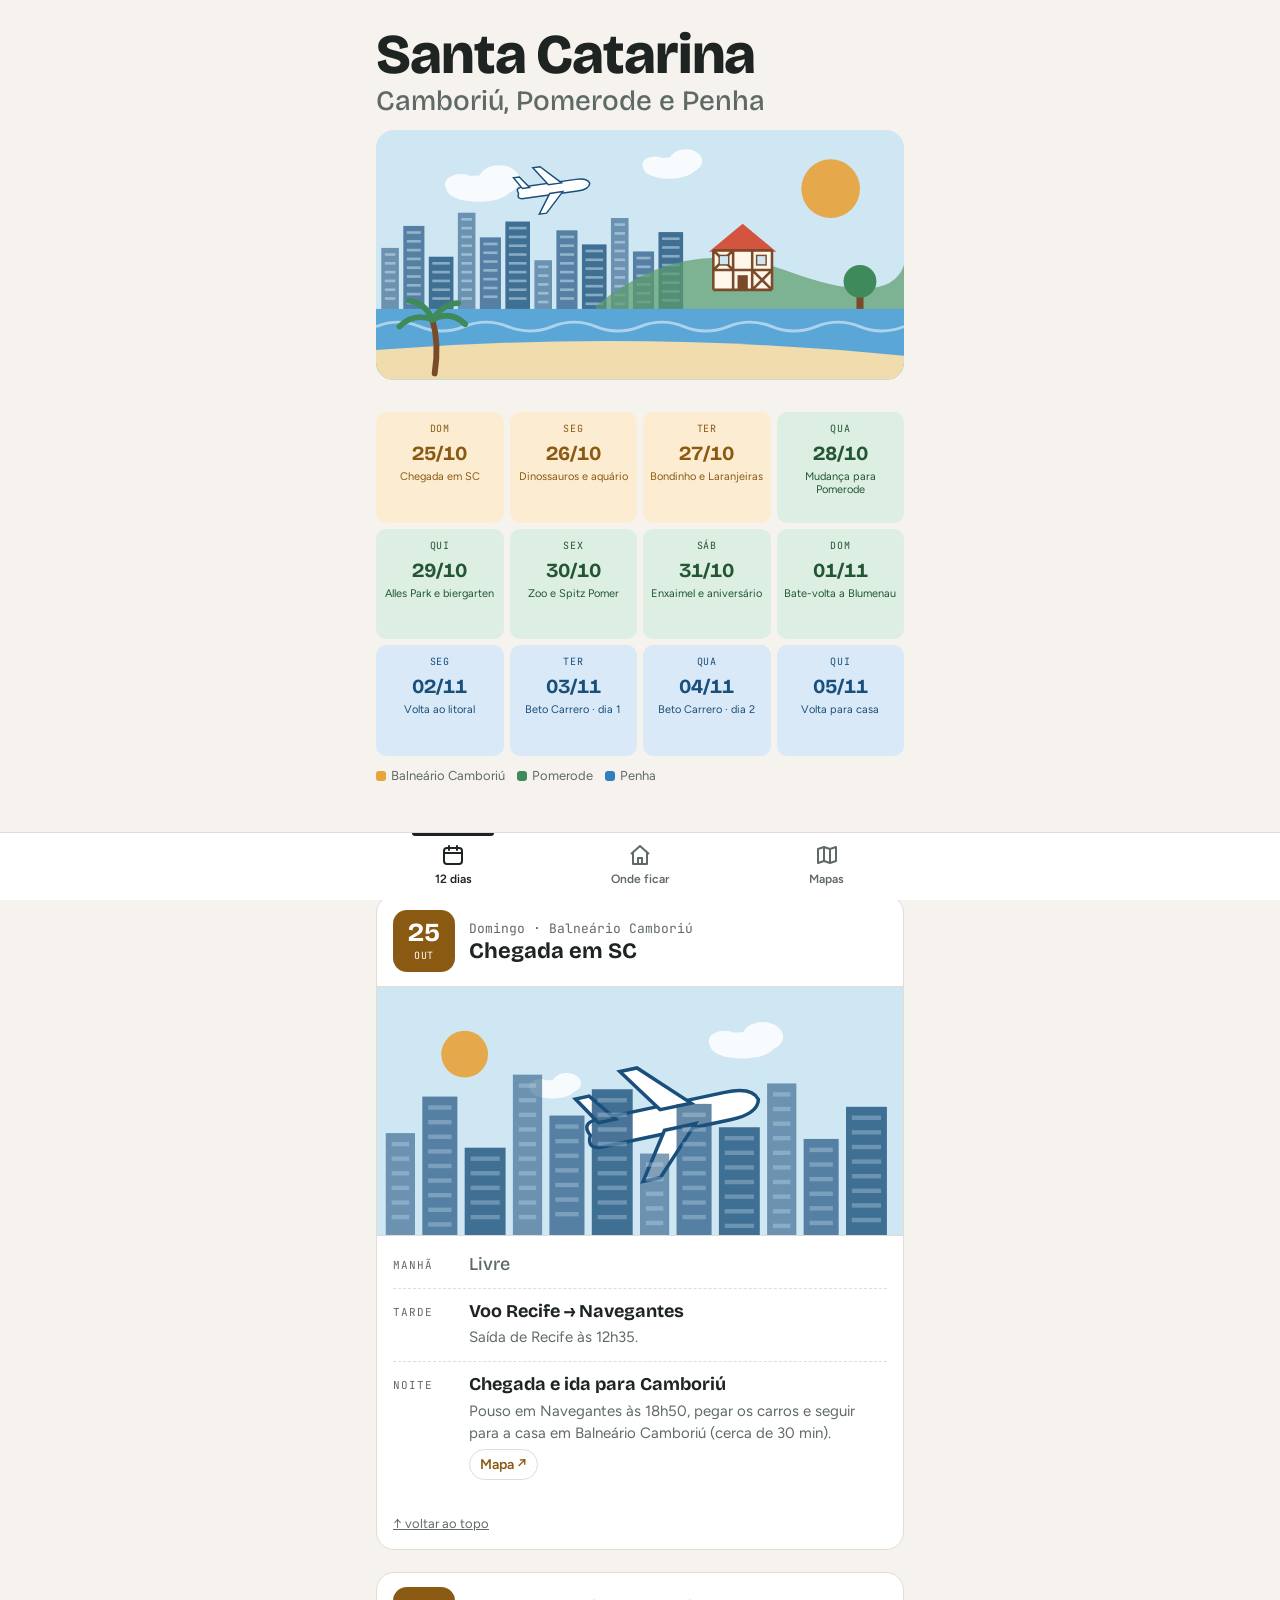
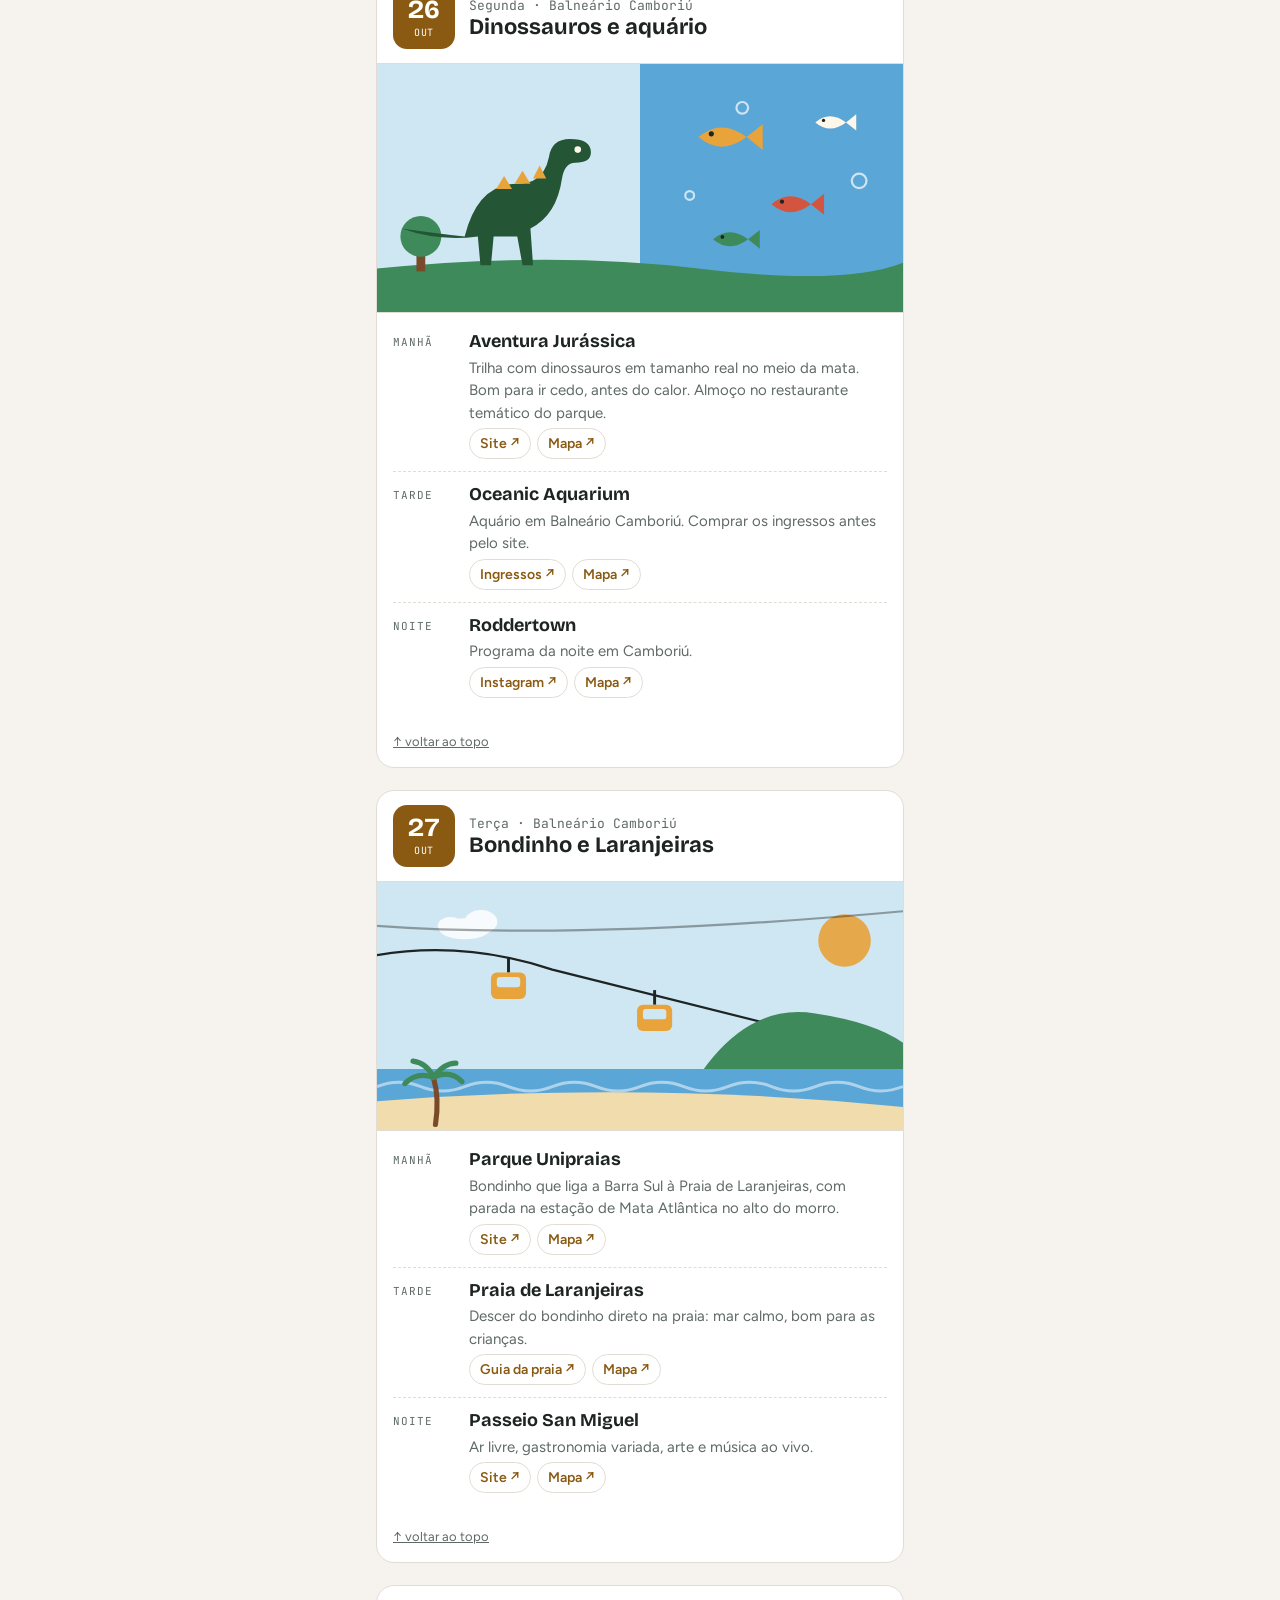
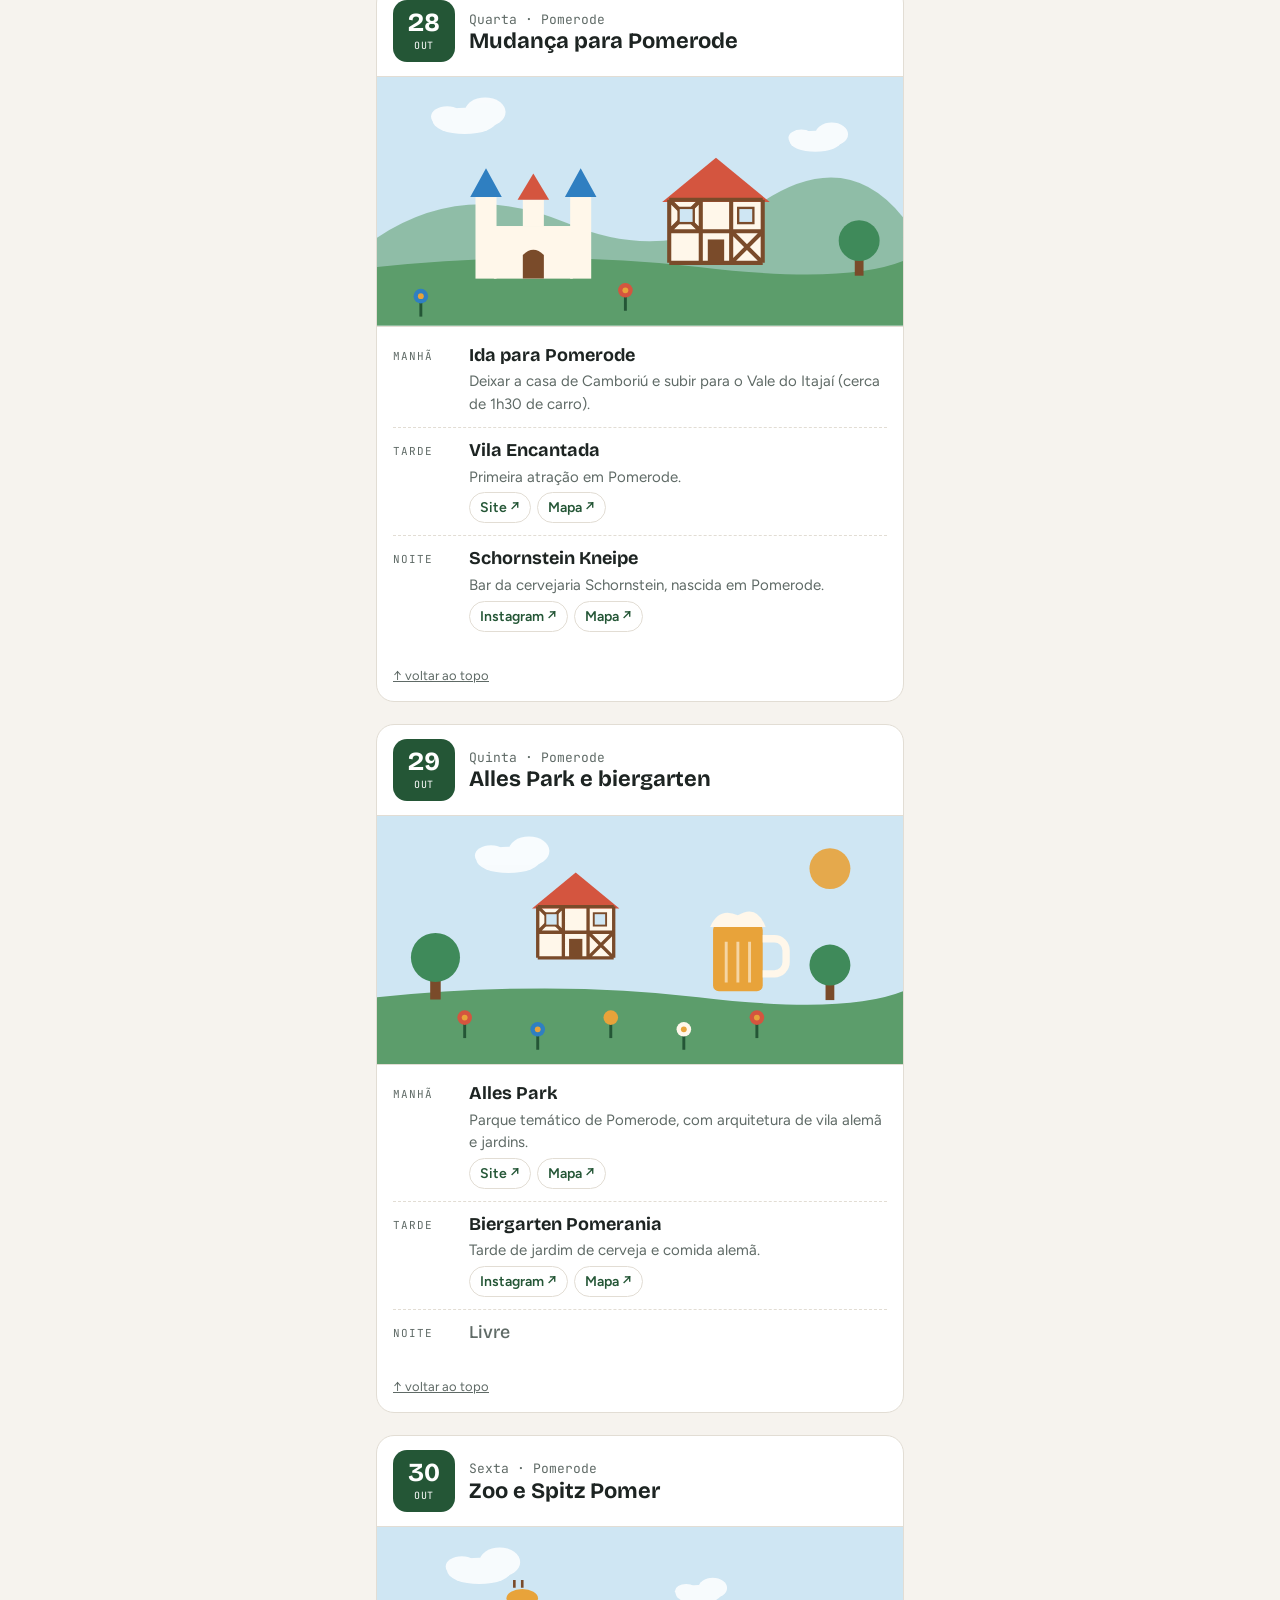
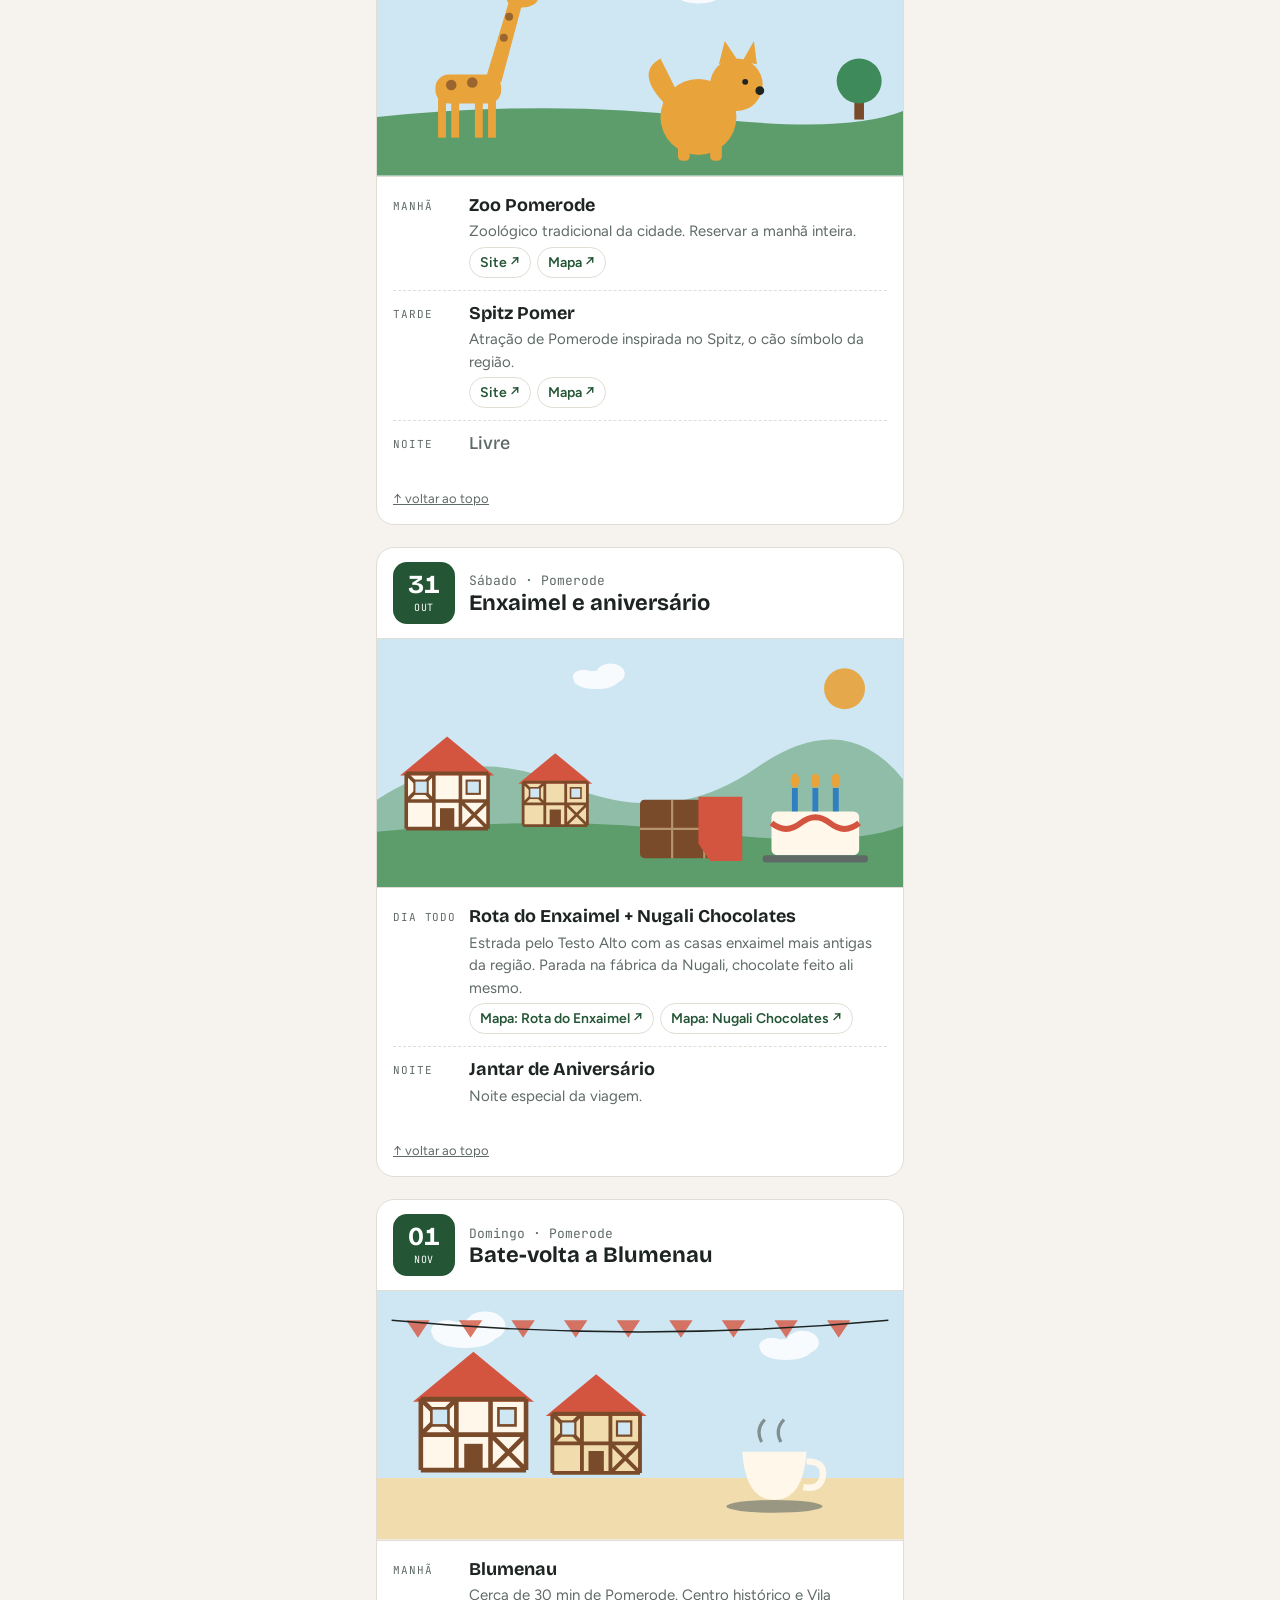
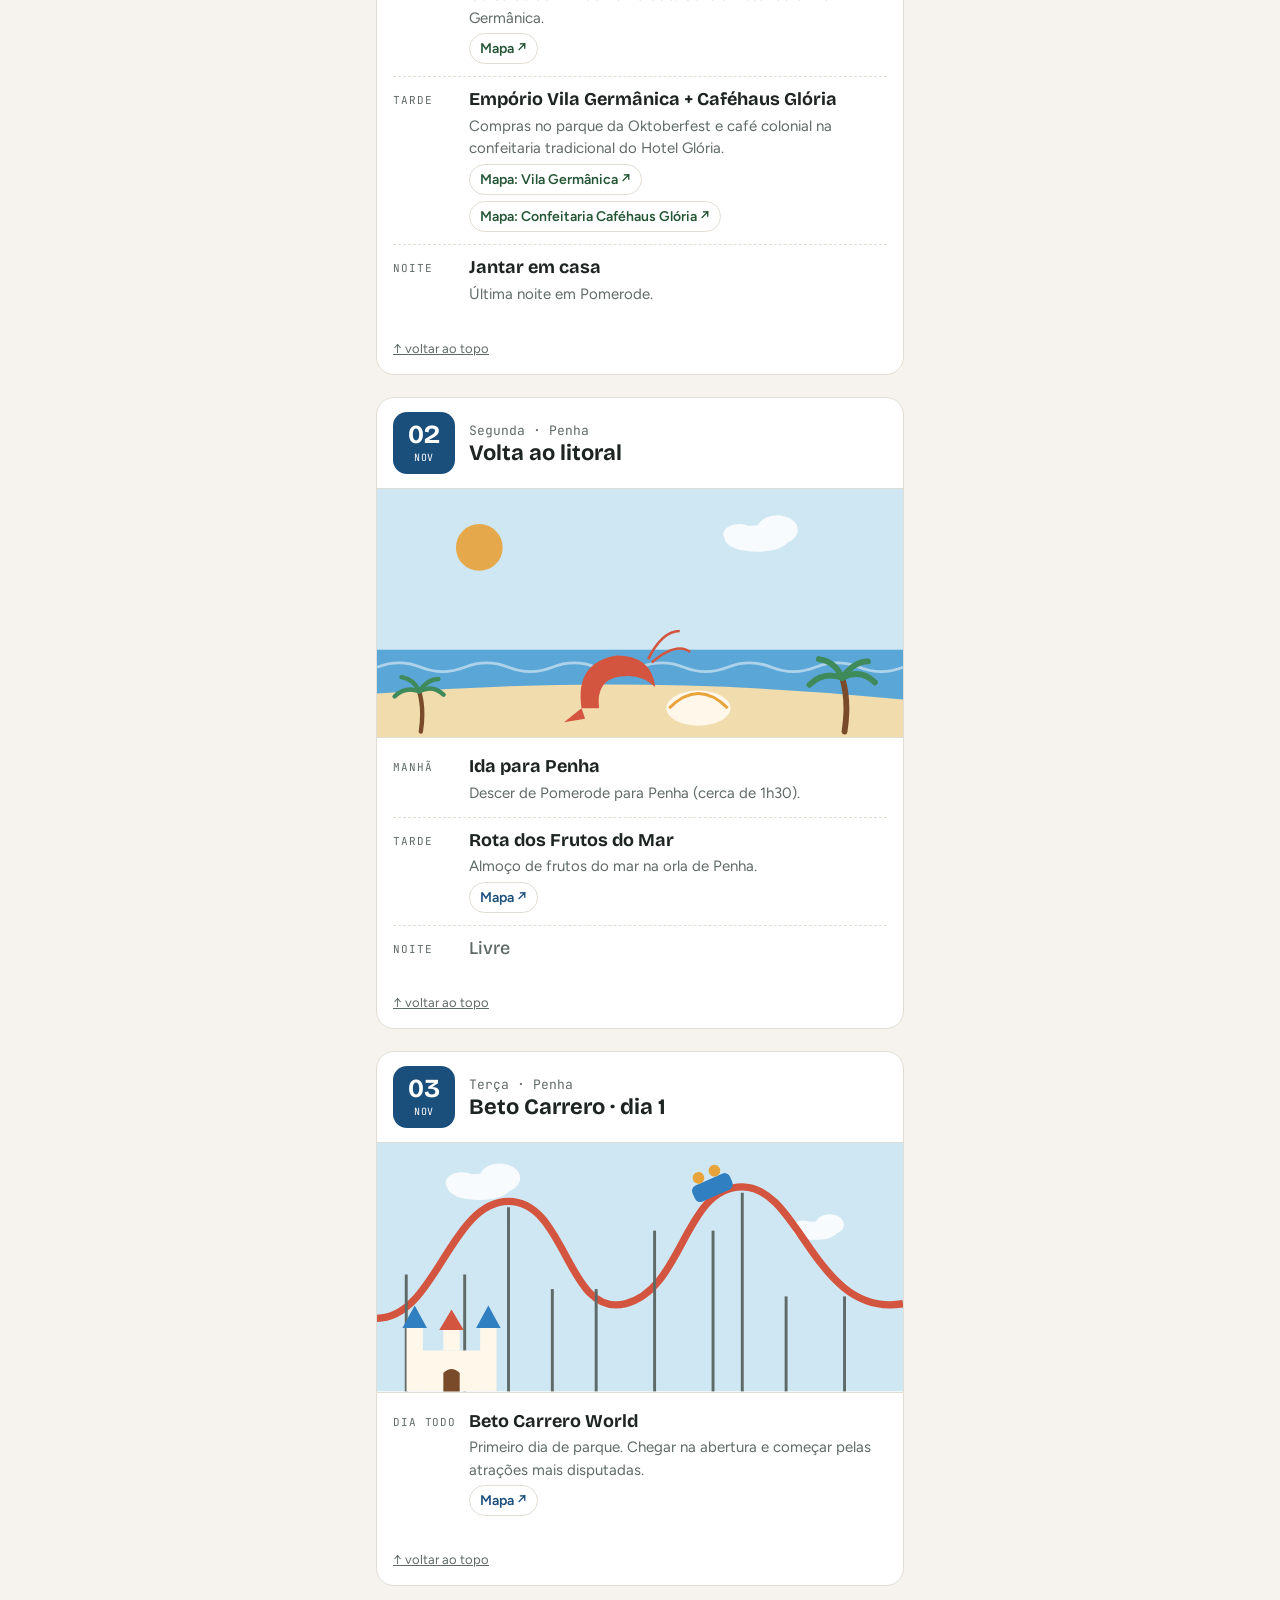
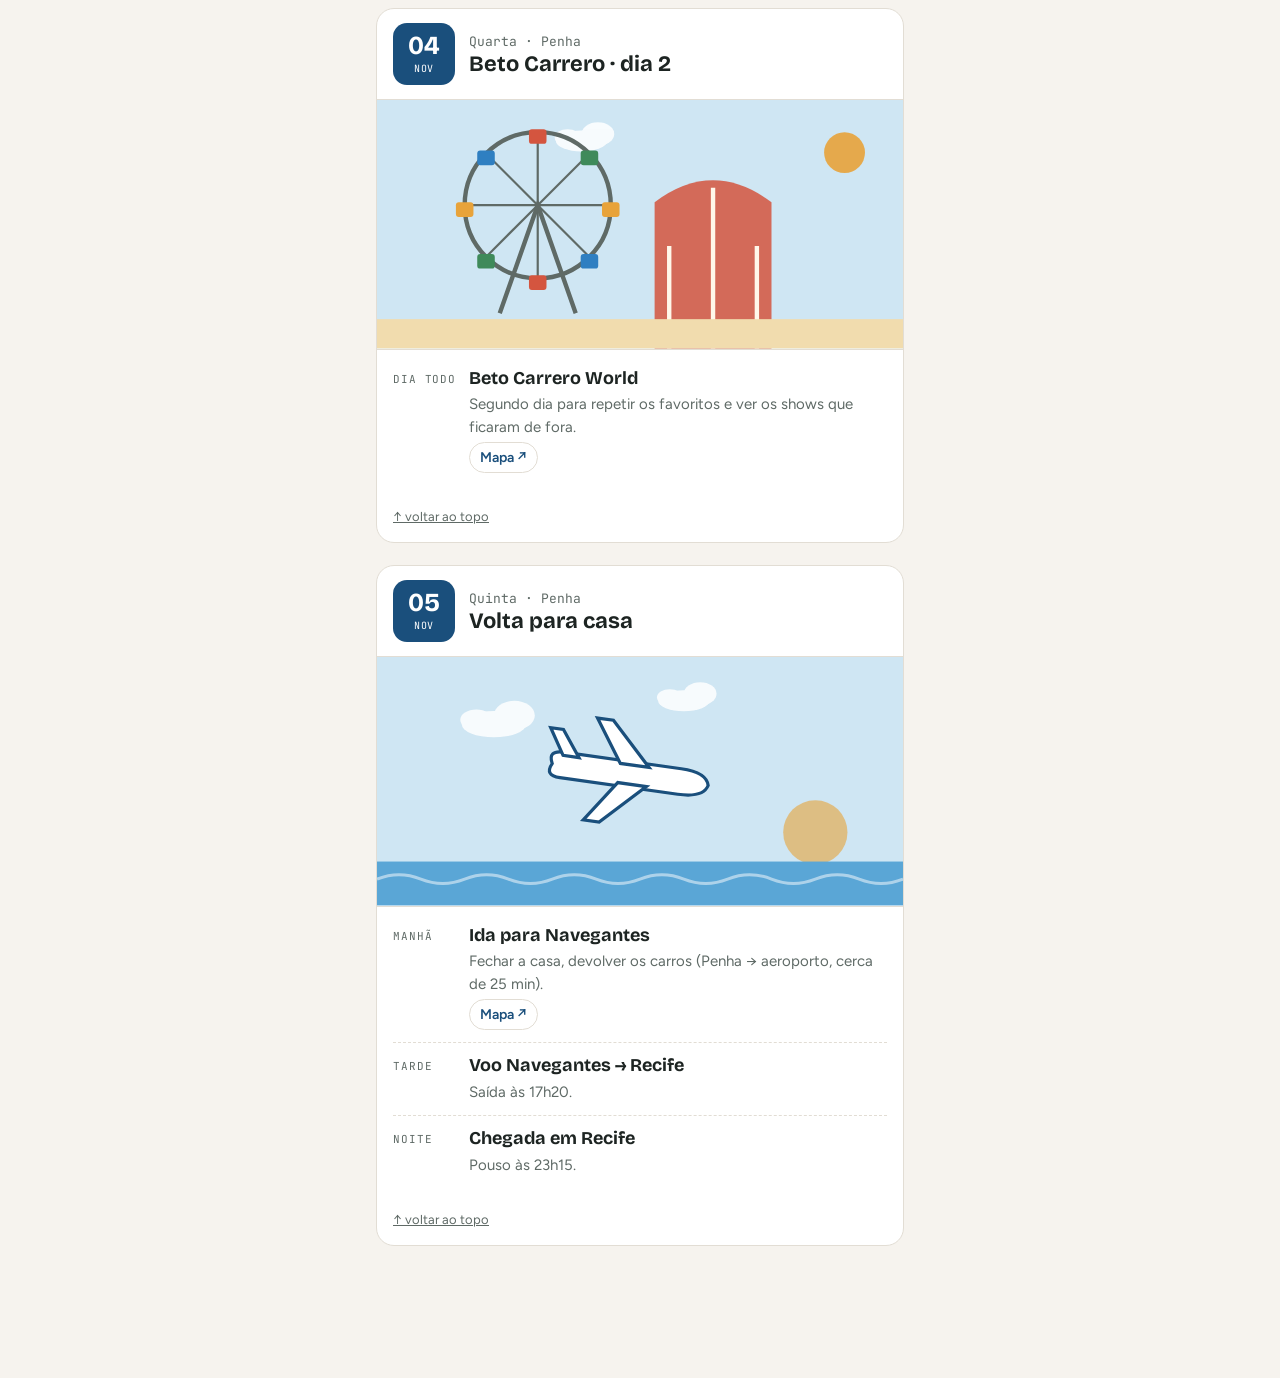
==== commit 68f646b2: "Previsão do tempo em cada dia (Open-Meteo) Mostra ícone, máxima, mínima e chance de chuva no cartão " ====
--- a/menu.html
+++ b/menu.html
@@ -70,6 +70,7 @@
 $('hero').innerHTML=R.heroHTML({compacto:true});
 $('strip').innerHTML=R.stripHTML();
 $('days').innerHTML=R.daysHTML({mapas:true});
+R.clima();
 $('cities').innerHTML=R.citiesHTML({hospedagem:true});
 $('maps').innerHTML=R.mapsHTML();
 R.marcarHoje($('countdown'));
--- a/estilo.css
+++ b/estilo.css
@@ -58,6 +58,7 @@
 .hero.compact{padding-block:4px 16px}
 .countdown{display:grid;grid-template-columns:auto 1fr;align-items:center;gap:14px;background:var(--surface);border:1px solid var(--line);border-radius:16px;padding:12px 16px}
 .countdown b{font-family:var(--display);font-size:44px;font-weight:800;line-height:1;font-variant-numeric:tabular-nums;color:var(--pe-ink)}
+.countdown b span{display:block;font-size:13px;font-weight:700;line-height:1.2;text-align:center;color:var(--muted)}
 .countdown strong{display:block;font-family:var(--display);font-size:19px;line-height:1.2}
 .countdown small{display:block;color:var(--muted);font-size:13px;margin-top:2px}
 .cal{padding-block:16px 22px}
@@ -106,7 +107,14 @@
 /* dias */
 .days{display:grid;gap:22px}
 .day{background:var(--surface);border:1px solid var(--line);border-radius:18px;overflow:hidden;scroll-margin-top:12px}
-.day-head{display:grid;grid-template-columns:auto 1fr;gap:14px;align-items:center;padding:14px 16px}
+.day-head{display:grid;grid-template-columns:auto 1fr auto;gap:14px;align-items:center;padding:14px 16px}
+.wx{display:grid;justify-items:center;gap:1px;min-width:58px;text-align:center;font-variant-numeric:tabular-nums;line-height:1.15}
+.wx .ic{font-size:26px;line-height:1}
+.wx .t{font-family:var(--mono);font-size:12px;color:var(--muted)}
+.wx .t b{color:var(--fg);font-weight:500}
+.wx .rain{font-family:var(--mono);font-size:11px;color:var(--pe-ink)}
+.wx .soon{font-family:var(--mono);font-size:10px;color:var(--muted)}
+.chip .wx-mini{font-family:var(--mono);font-size:11px;min-height:1.3em}
 .stamp{display:grid;place-items:center;width:62px;height:62px;border-radius:14px;color:#fff;text-align:center;line-height:1}
 .stamp b{font-family:var(--display);font-size:26px;font-variant-numeric:tabular-nums}
 .stamp small{font-family:var(--mono);font-size:10px;letter-spacing:.06em}
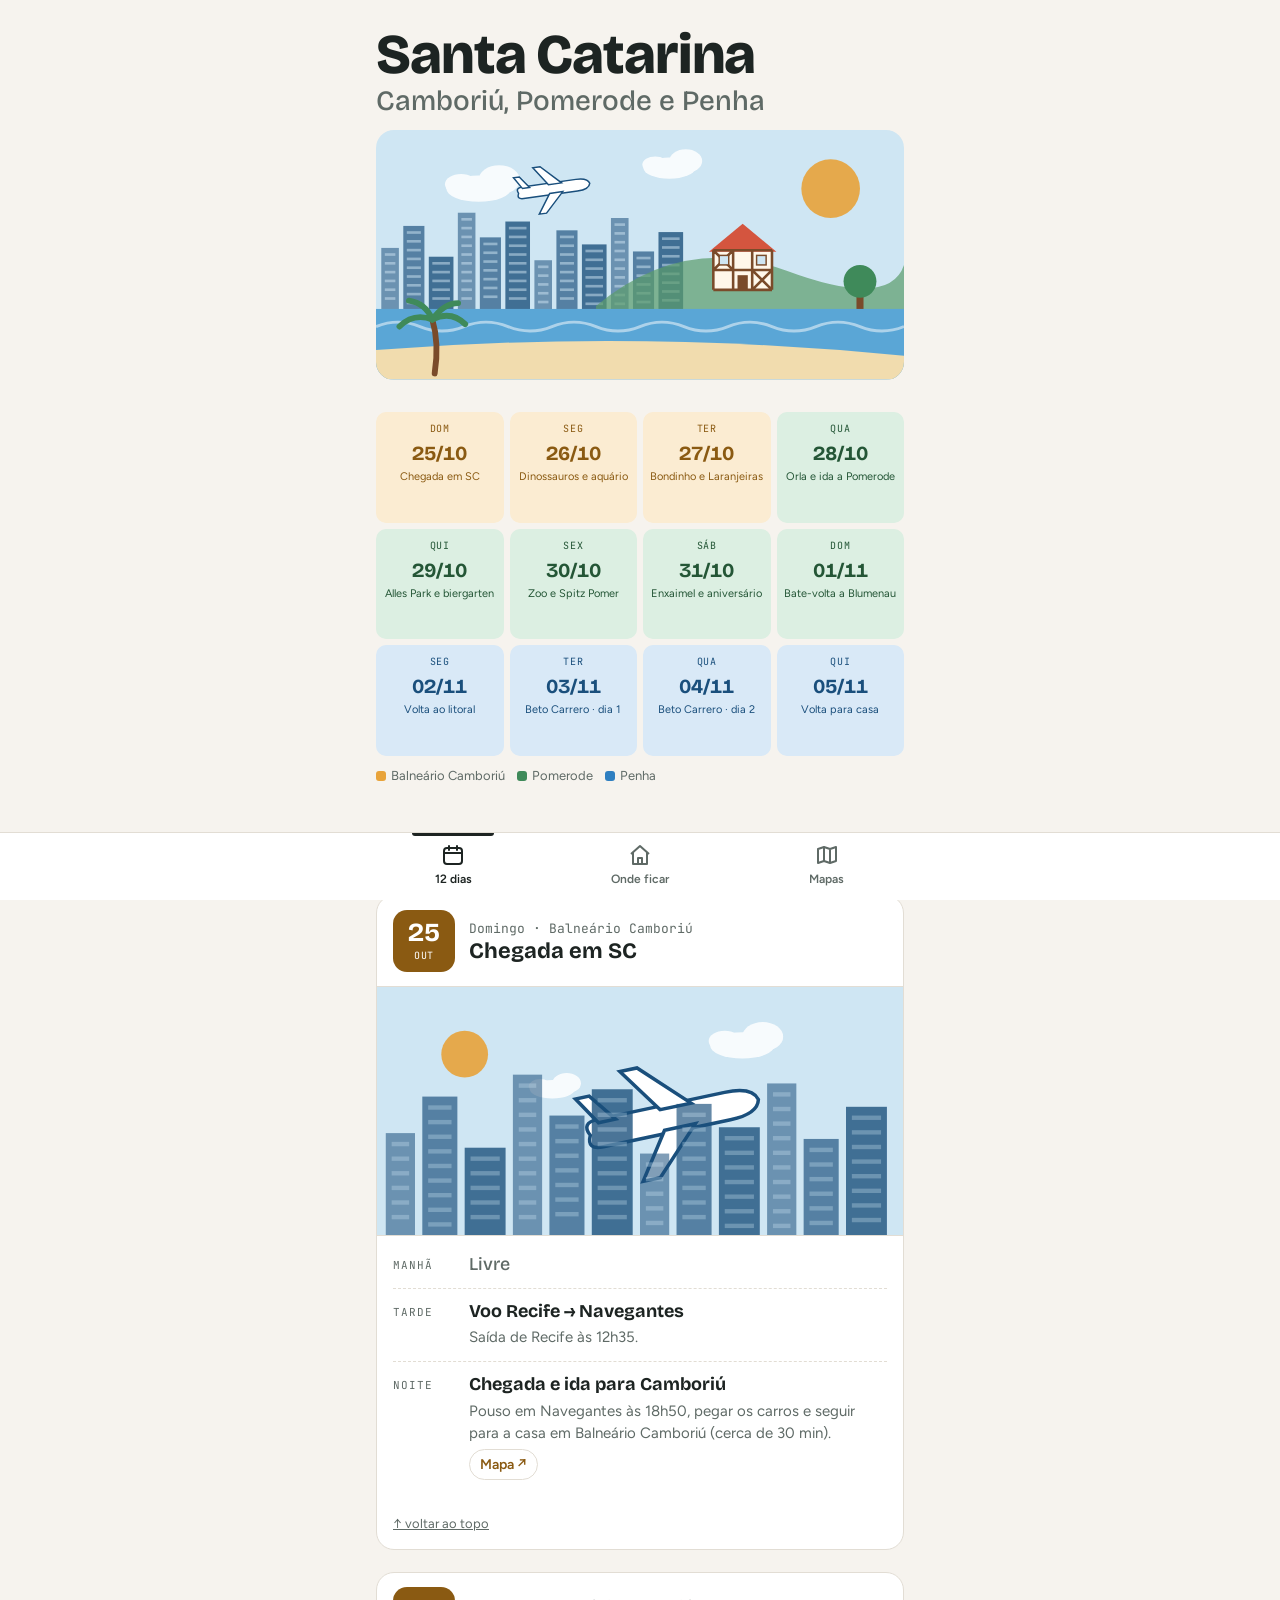
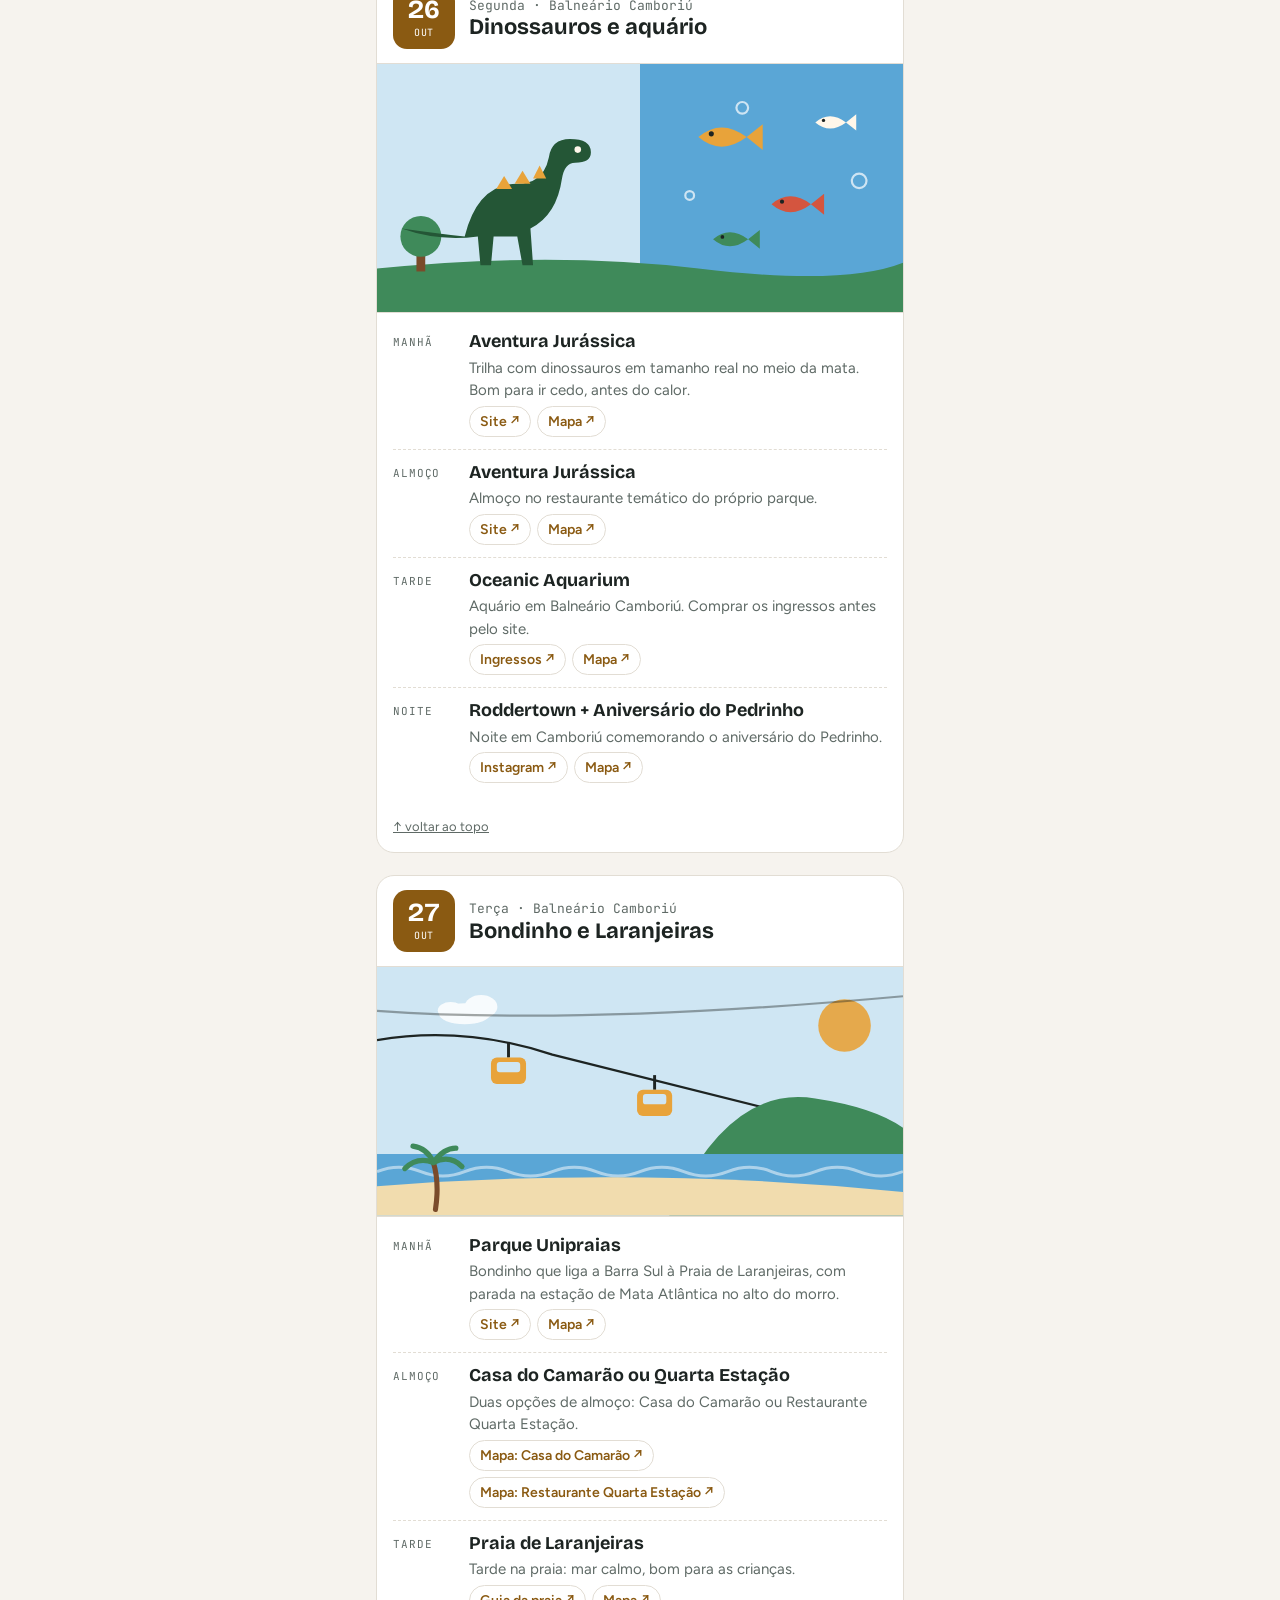
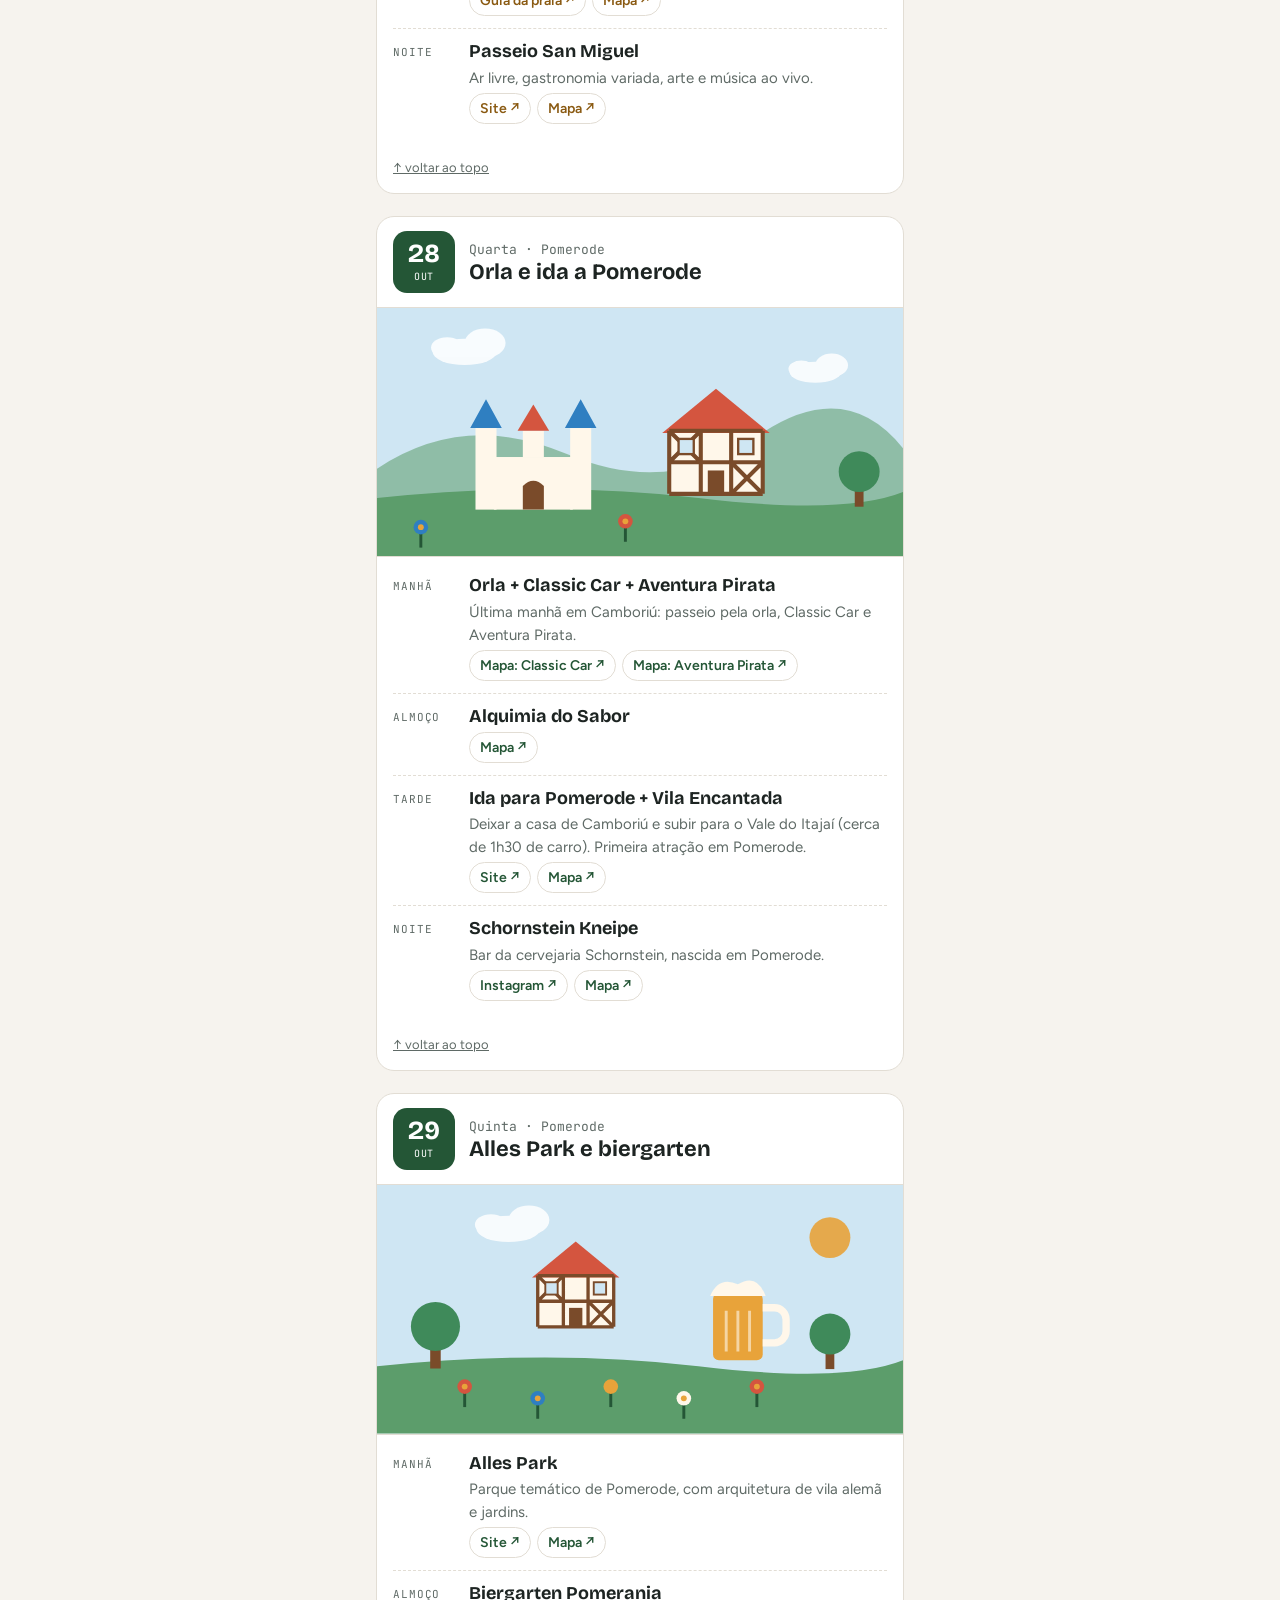
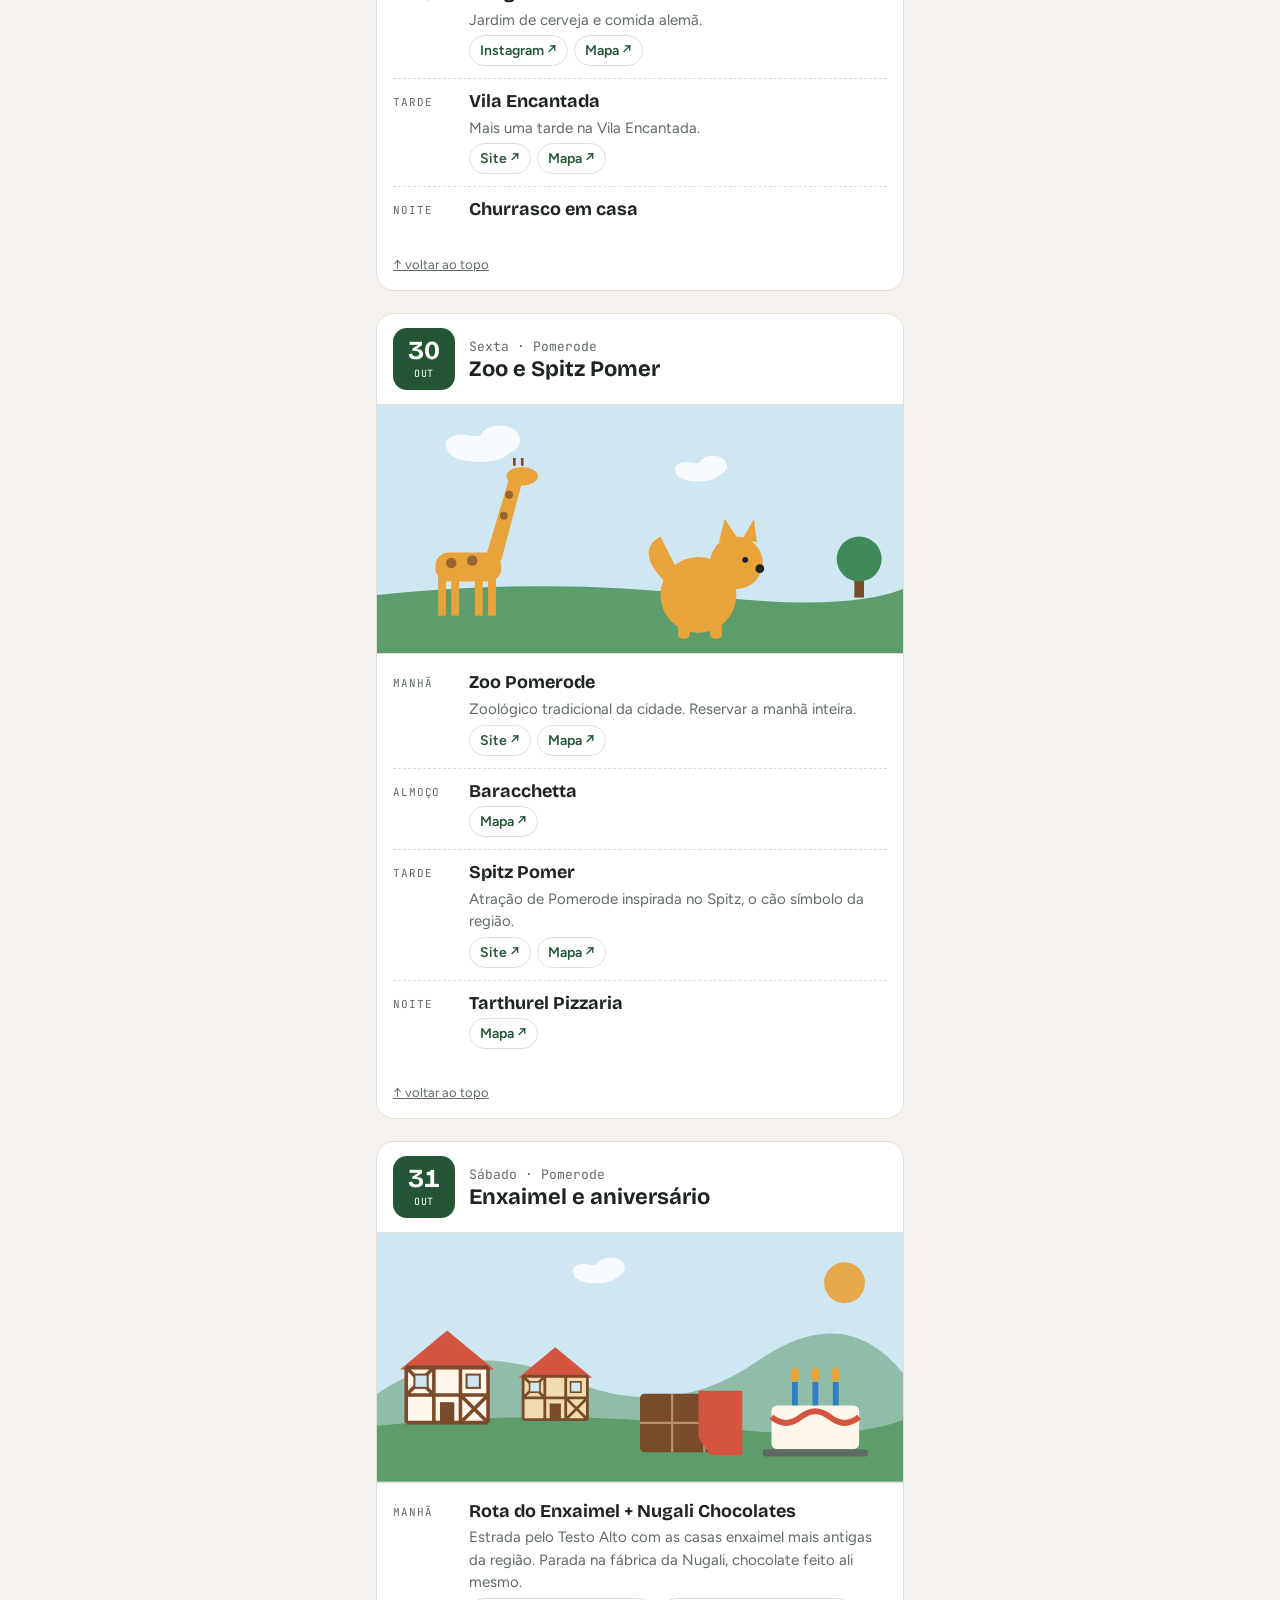
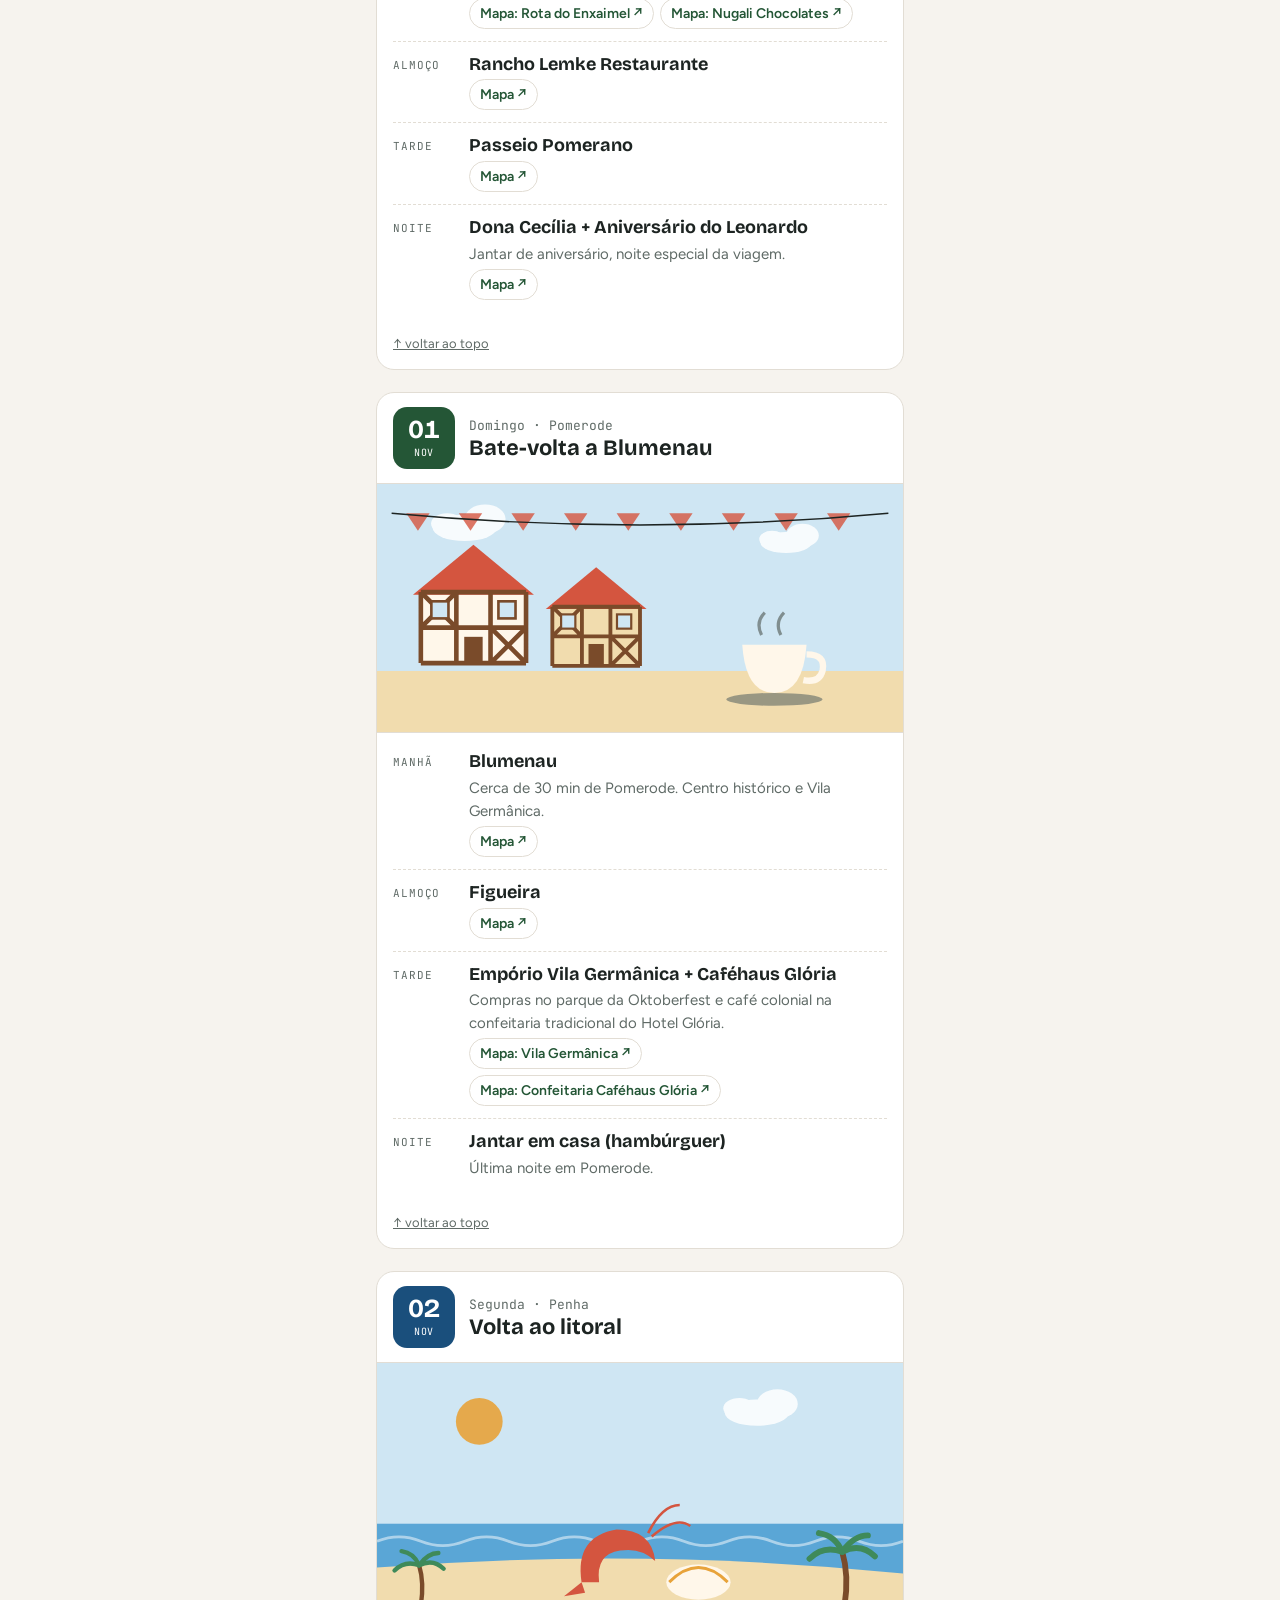
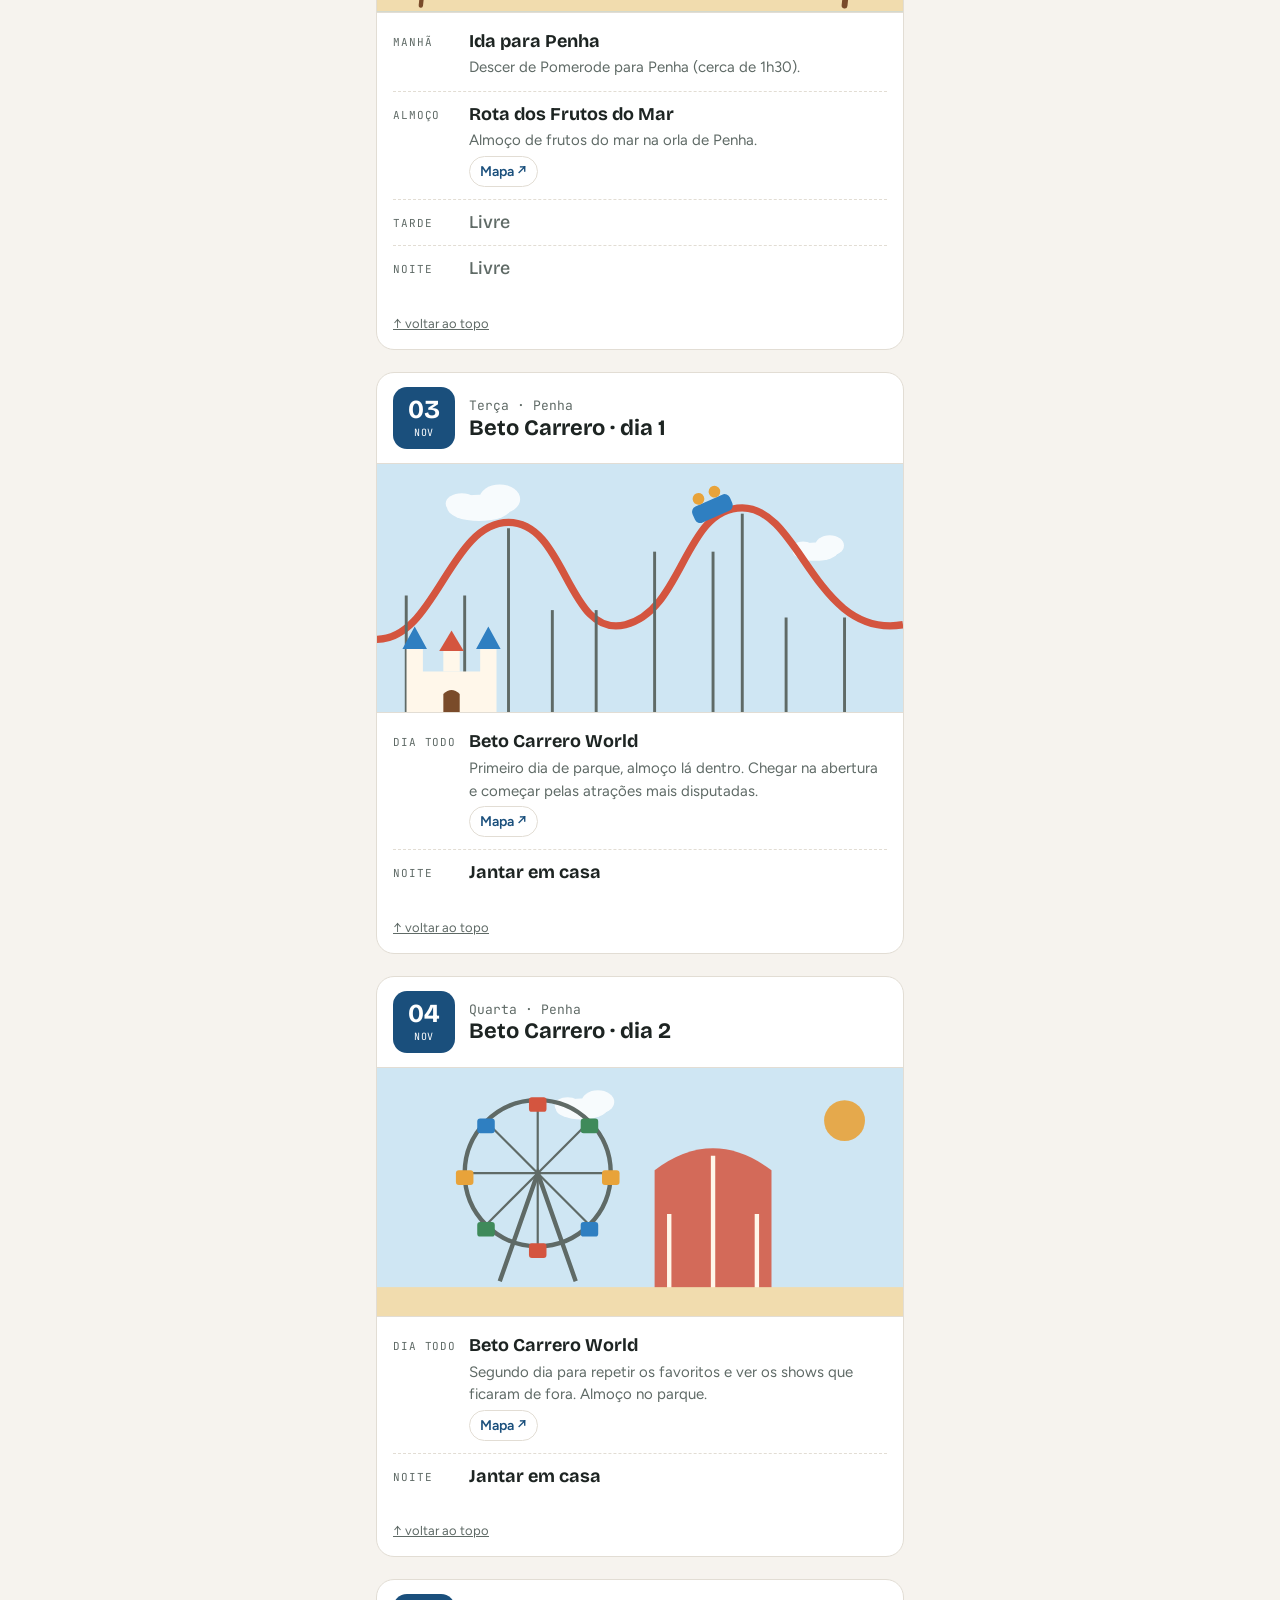
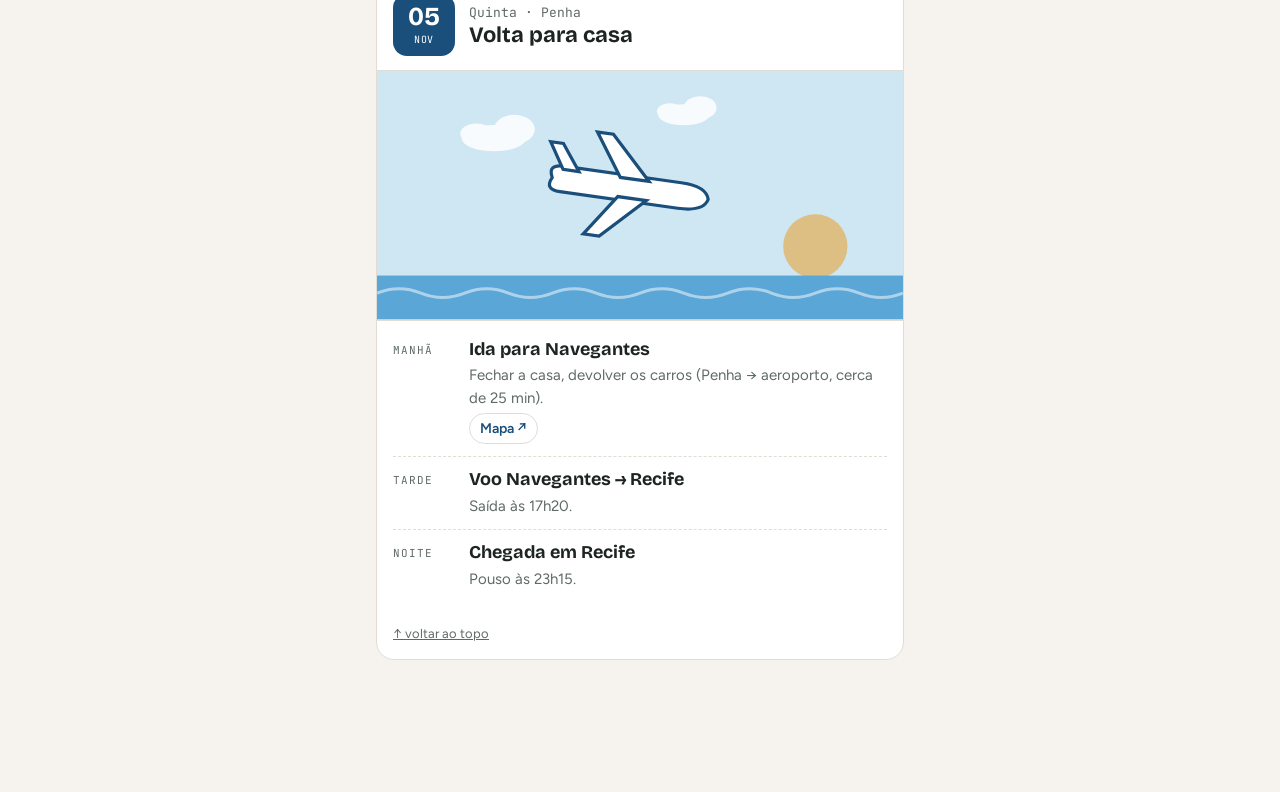
==== commit 5431dee1: "Atualiza o roteiro com a nova planilha: almoços, jantares e aniversários Co-Authored-By: Claude Opus" ====
--- a/menu.html
+++ b/menu.html
@@ -4,9 +4,23 @@
 <meta charset="utf-8">
 <meta name="viewport" content="width=device-width, initial-scale=1">
 <title>Viagem SC 2026</title>
+<meta name="description" content="25 out → 05 nov · 12 dias por Balneário Camboriú, Pomerode e Penha. Roteiro dia a dia, casas e mapas.">
+<meta name="theme-color" content="#5aa6d6">
+<!-- prévia do link (WhatsApp, Instagram, etc.) -->
+<meta property="og:type" content="website">
+<meta property="og:locale" content="pt_BR">
+<meta property="og:site_name" content="Viagem SC 2026">
+<meta property="og:title" content="Santa Catarina 2026 · Roteiro da viagem">
+<meta property="og:description" content="25 out → 05 nov · 12 dias por Balneário Camboriú, Pomerode e Penha. Roteiro dia a dia, casas e mapas.">
+<meta property="og:url" content="https://leogomesfilho.github.io/RoteiroSC/menu.html">
+<meta property="og:image" content="https://leogomesfilho.github.io/RoteiroSC/capa.jpg">
+<meta property="og:image:width" content="1200">
+<meta property="og:image:height" content="630">
+<meta property="og:image:alt" content="Santa Catarina 2026: praia, prédios de Camboriú e casa enxaimel de Pomerode">
+<meta name="twitter:card" content="summary_large_image">
 <link rel="preconnect" href="https://fonts.googleapis.com">
 <link rel="stylesheet" href="https://fonts.googleapis.com/css2?family=Bricolage+Grotesque:opsz,wght@12..96,500;12..96,700;12..96,800&family=Figtree:wght@400;500;600&family=JetBrains+Mono:wght@500&display=swap">
-<link rel="stylesheet" href="estilo.css">
+<link rel="stylesheet" href="estilo.css?v=4">
 </head>
 <body class="app">
 <div class="wrap" id="topo">
@@ -63,8 +77,8 @@
   </div>
 </nav>
 
-<script src="dados.js"></script>
-<script src="roteiro.js"></script>
+<script src="dados.js?v=5"></script>
+<script src="roteiro.js?v=4"></script>
 <script>
 const R=window.Roteiro, V=window.VIAGEM, $=id=>document.getElementById(id);
 $('hero').innerHTML=R.heroHTML({compacto:true});
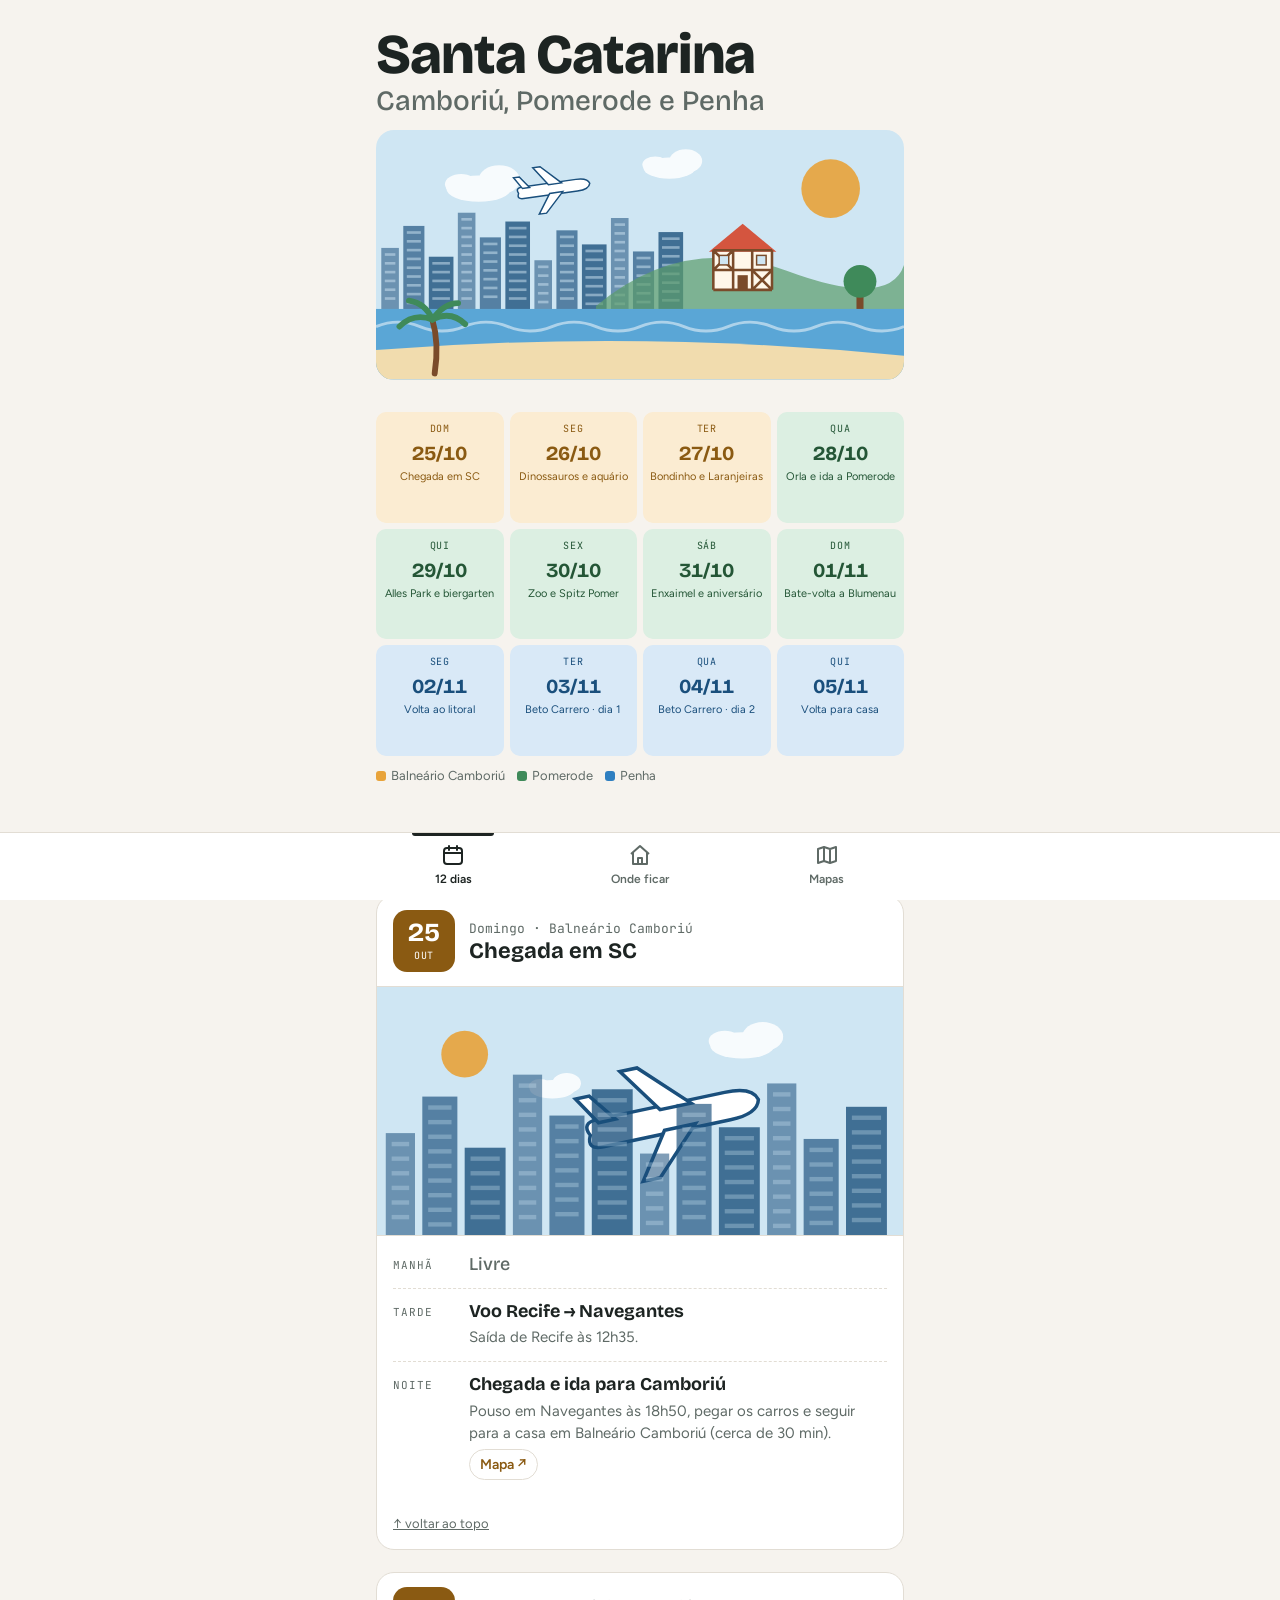
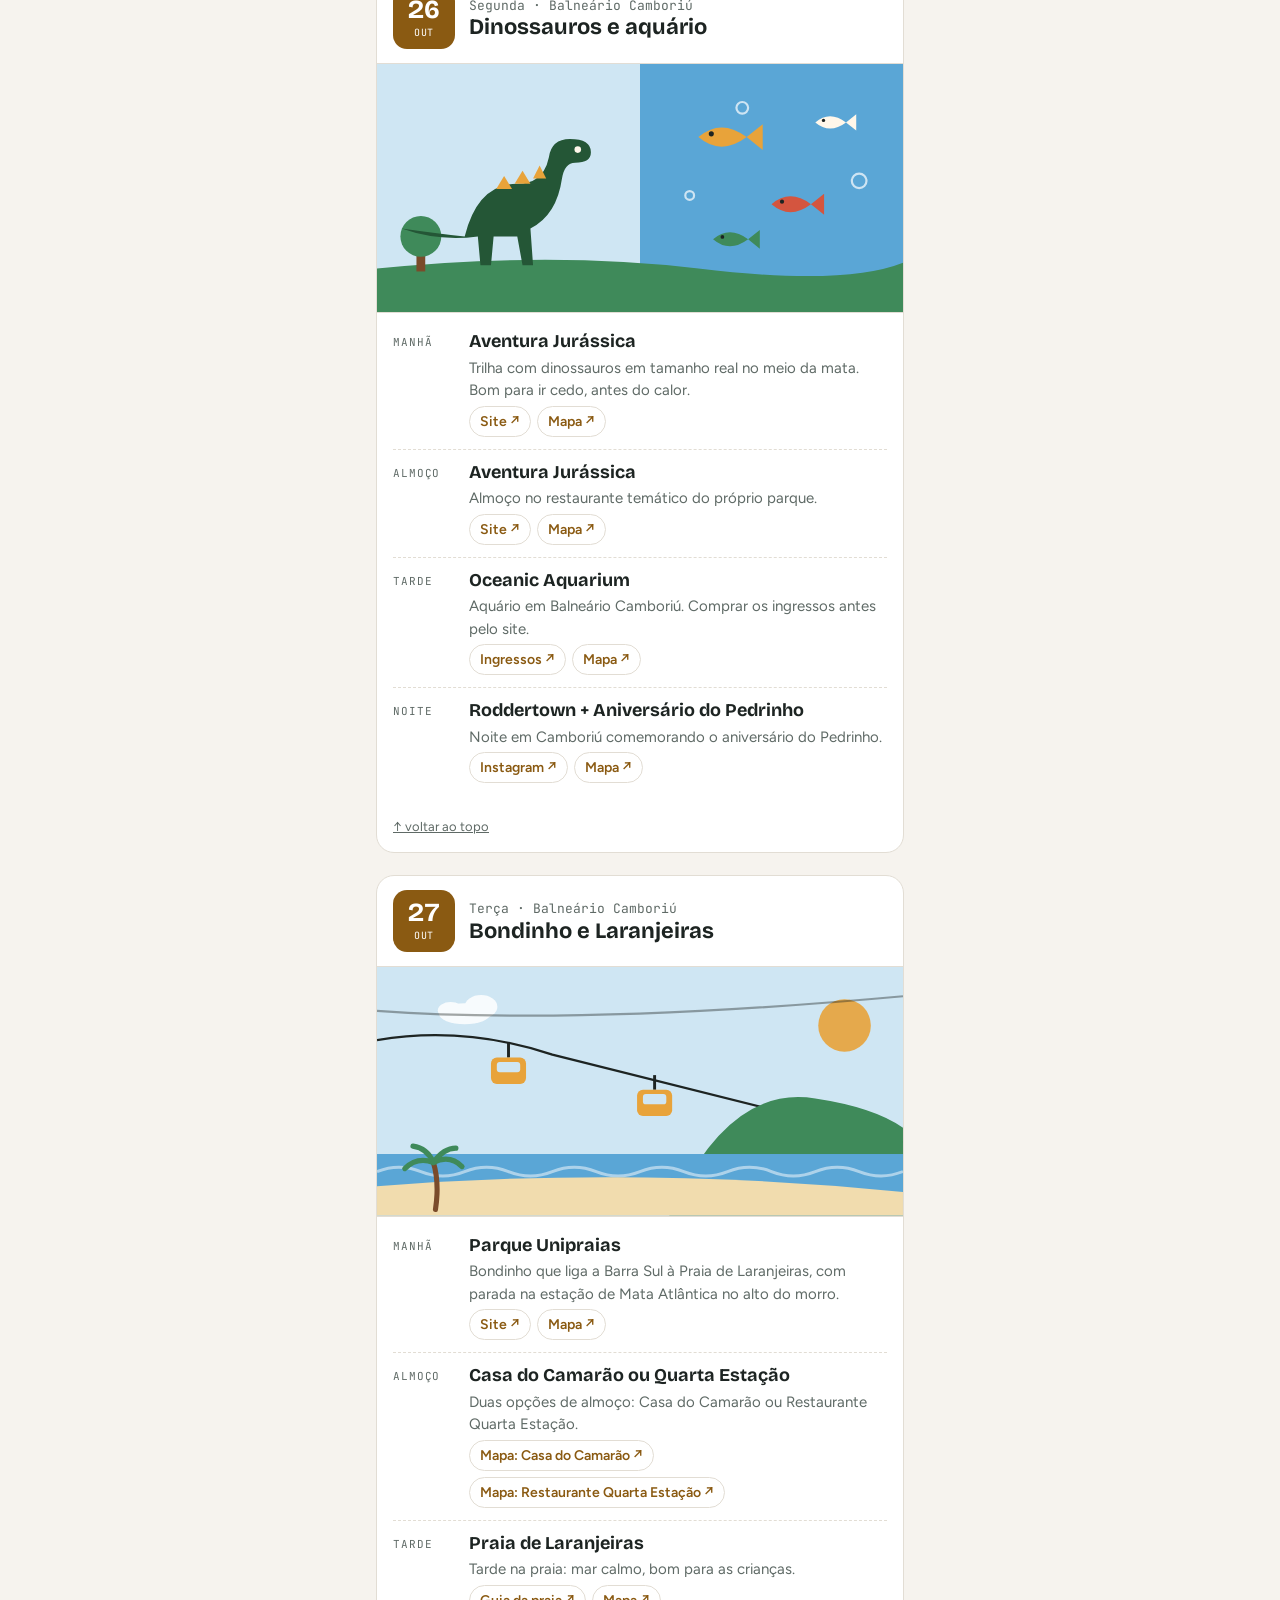
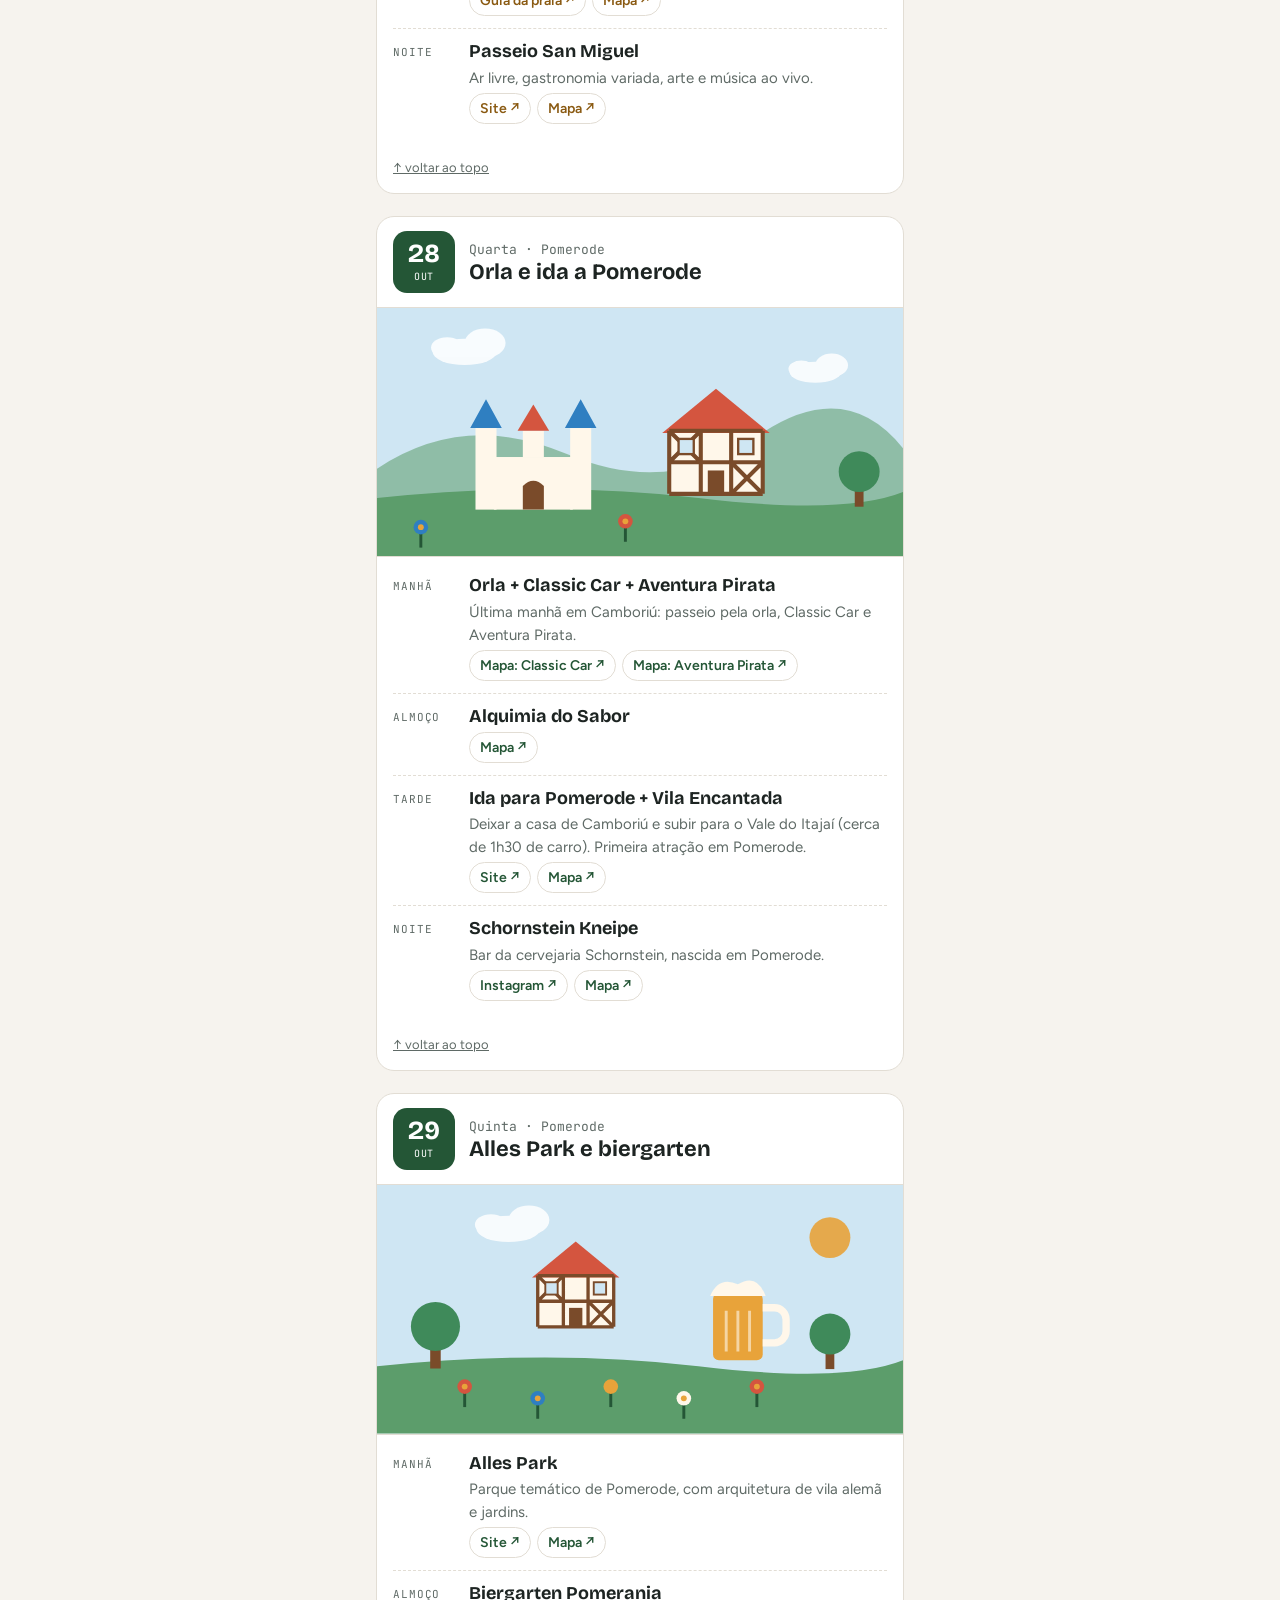
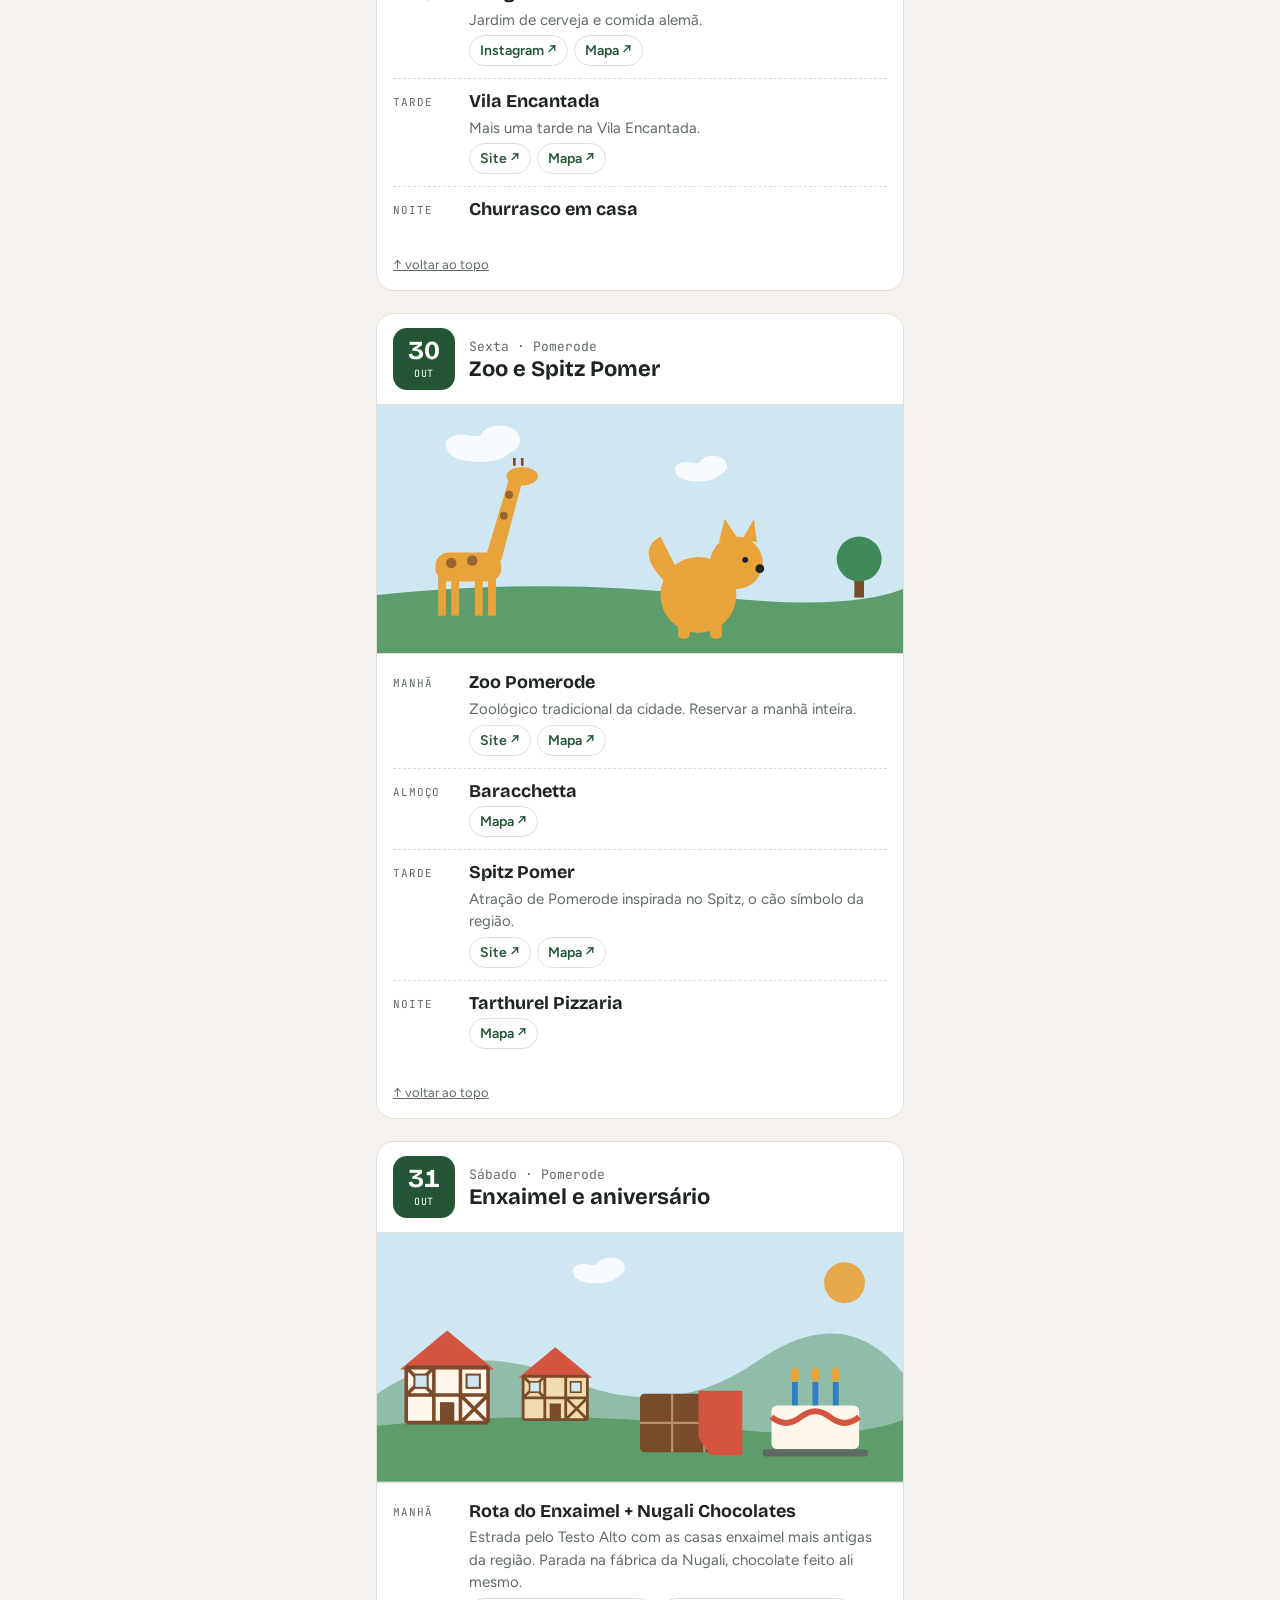
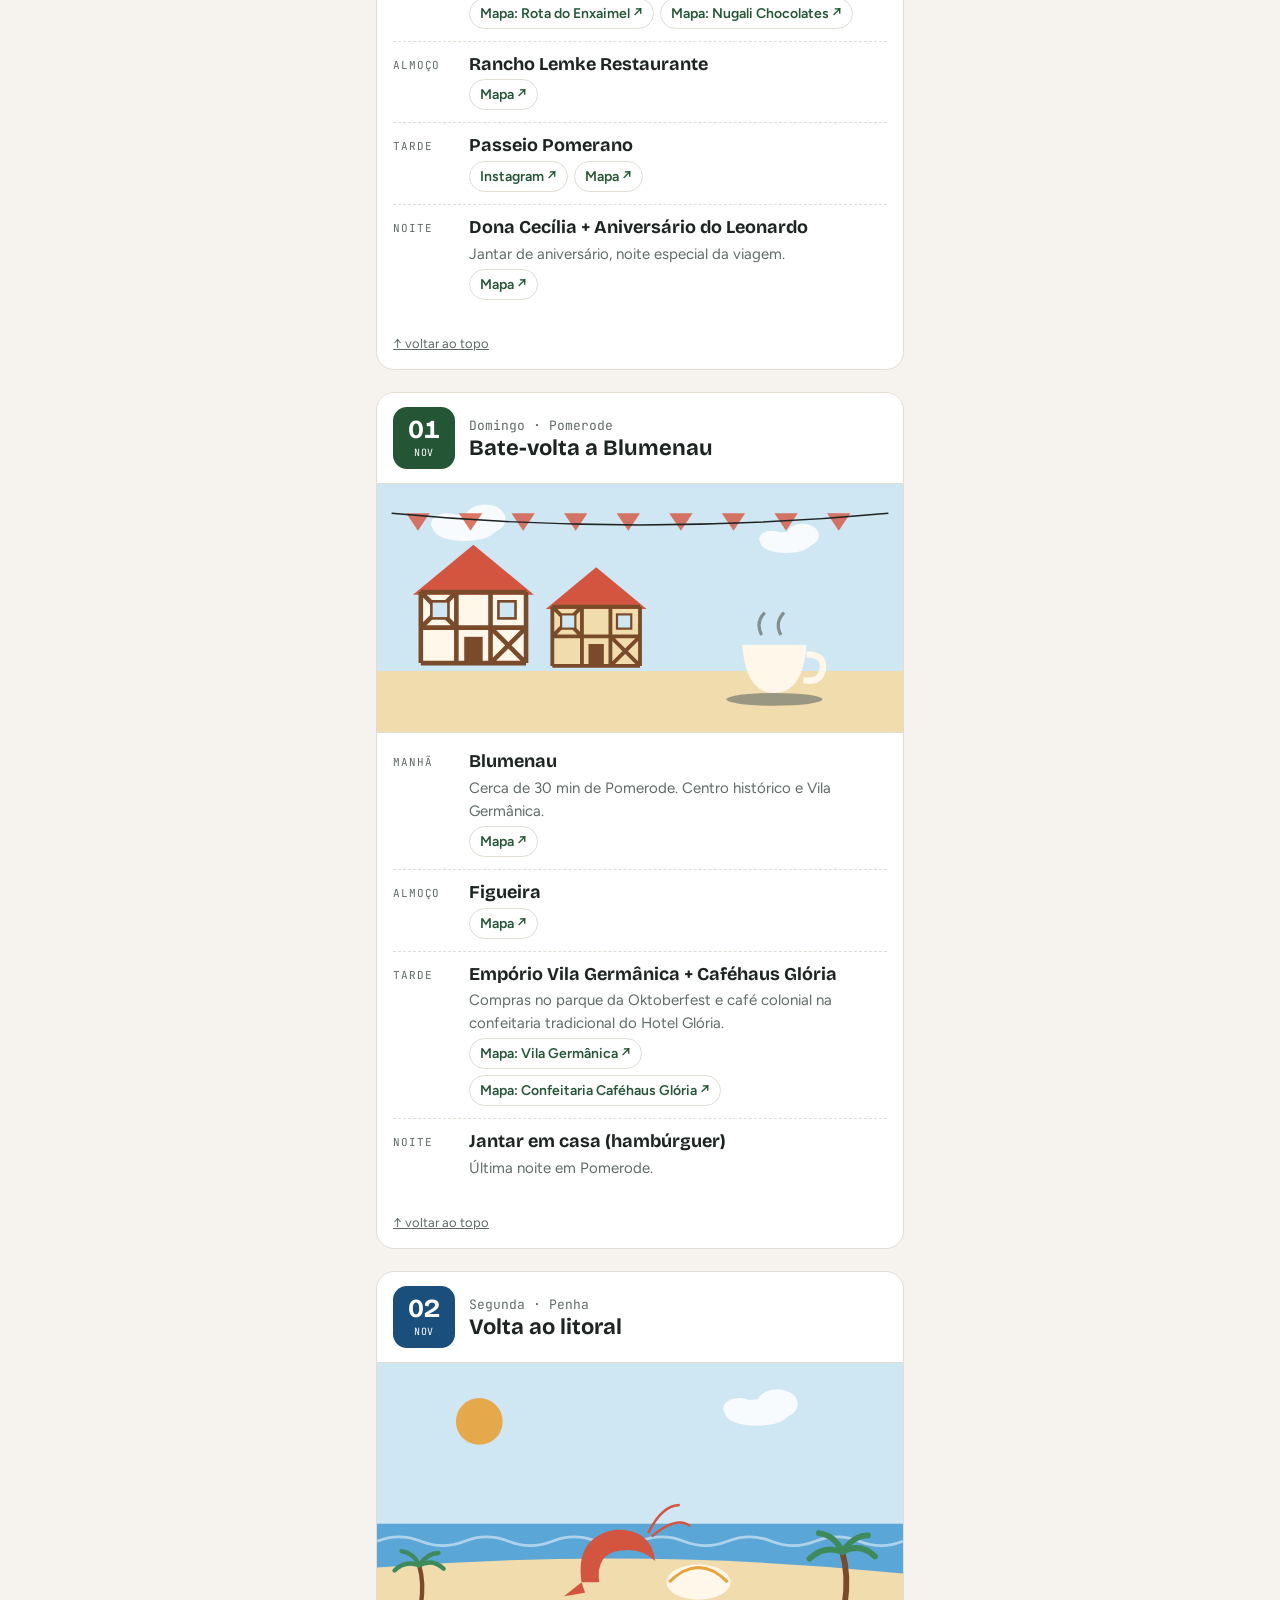
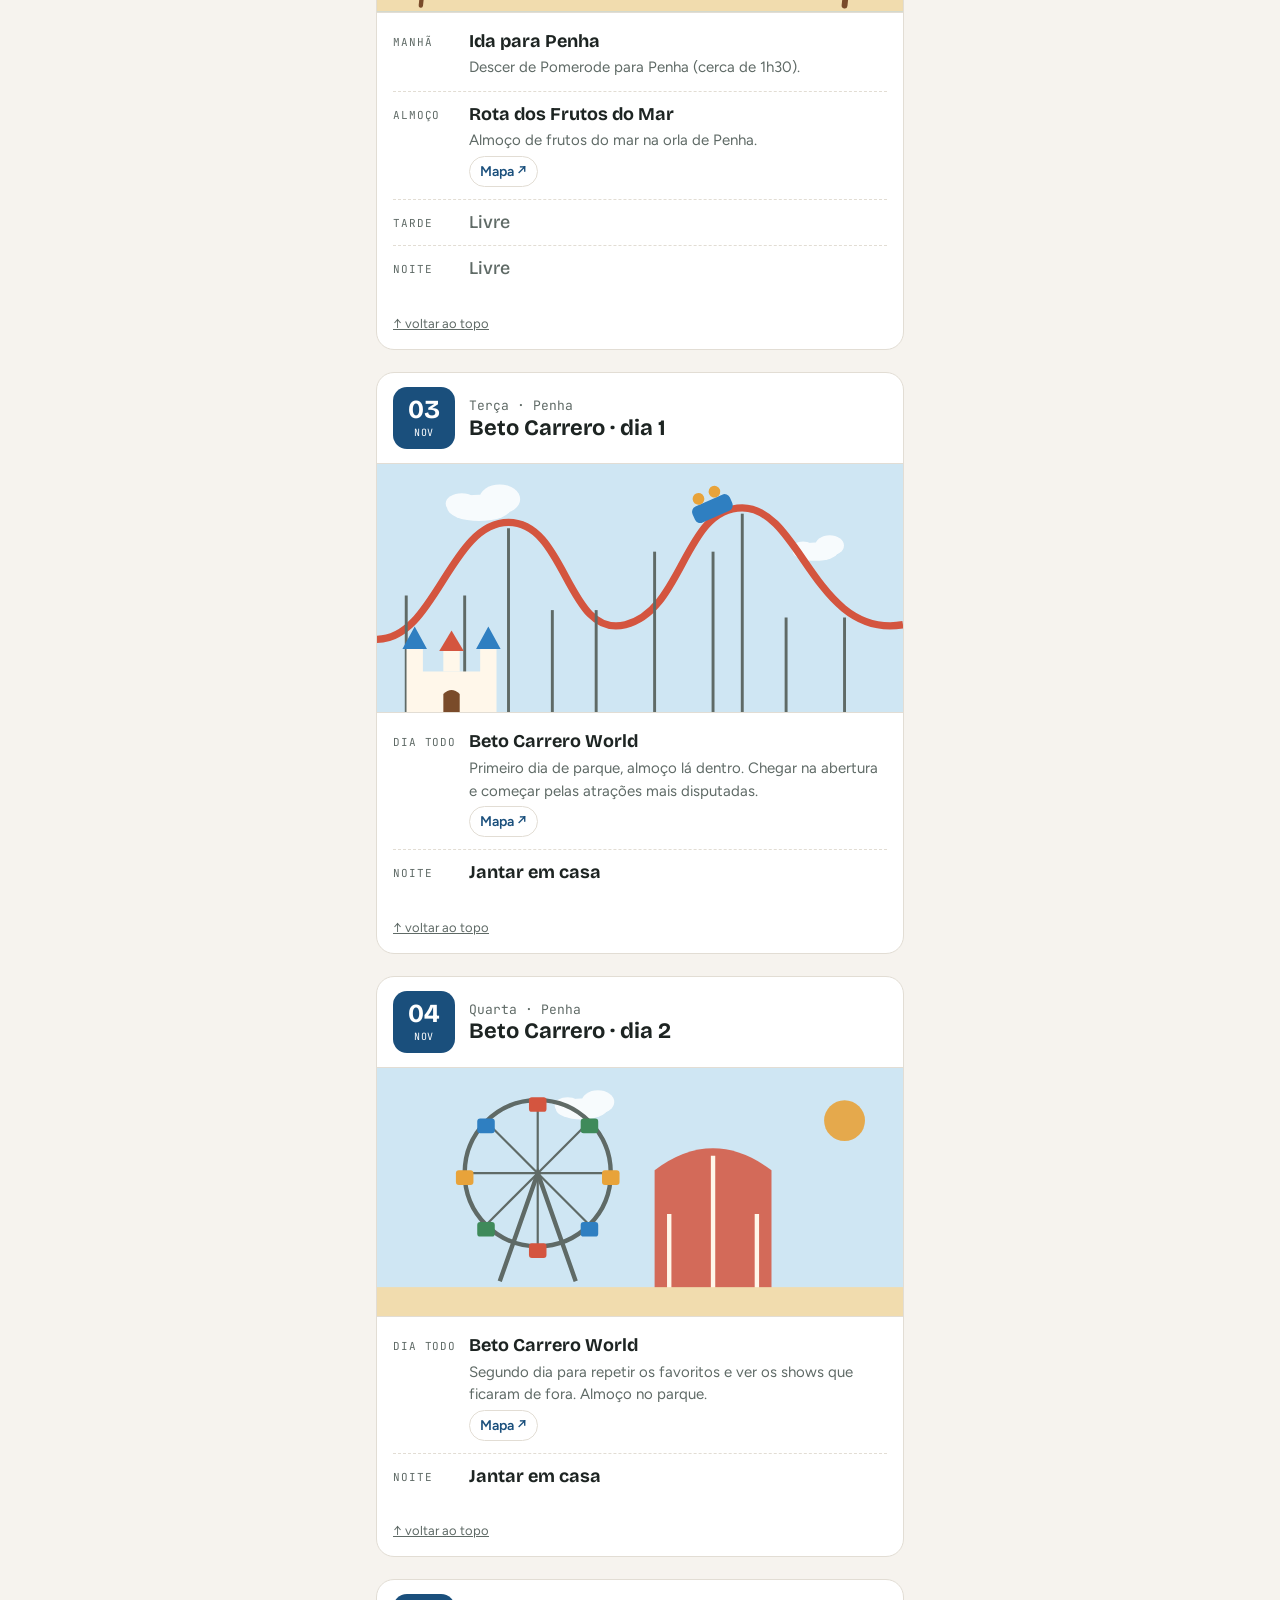
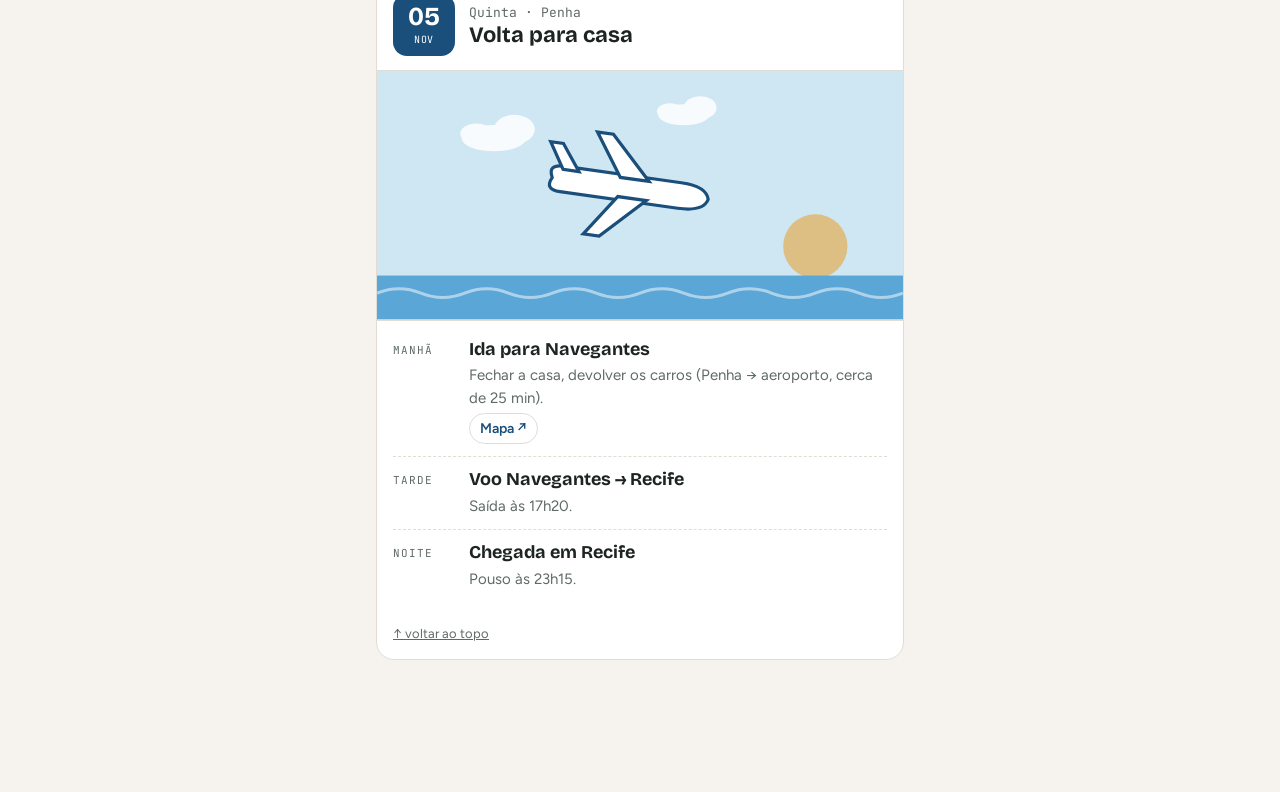
==== commit 2a120b1c: "Adiciona o Instagram do Passeio Pomerano, como na planilha Co-Authored-By: Claude Opus 5.5 (1M conte" ====
--- a/menu.html
+++ b/menu.html
@@ -77,7 +77,7 @@
   </div>
 </nav>
 
-<script src="dados.js?v=5"></script>
+<script src="dados.js?v=6"></script>
 <script src="roteiro.js?v=4"></script>
 <script>
 const R=window.Roteiro, V=window.VIAGEM, $=id=>document.getElementById(id);
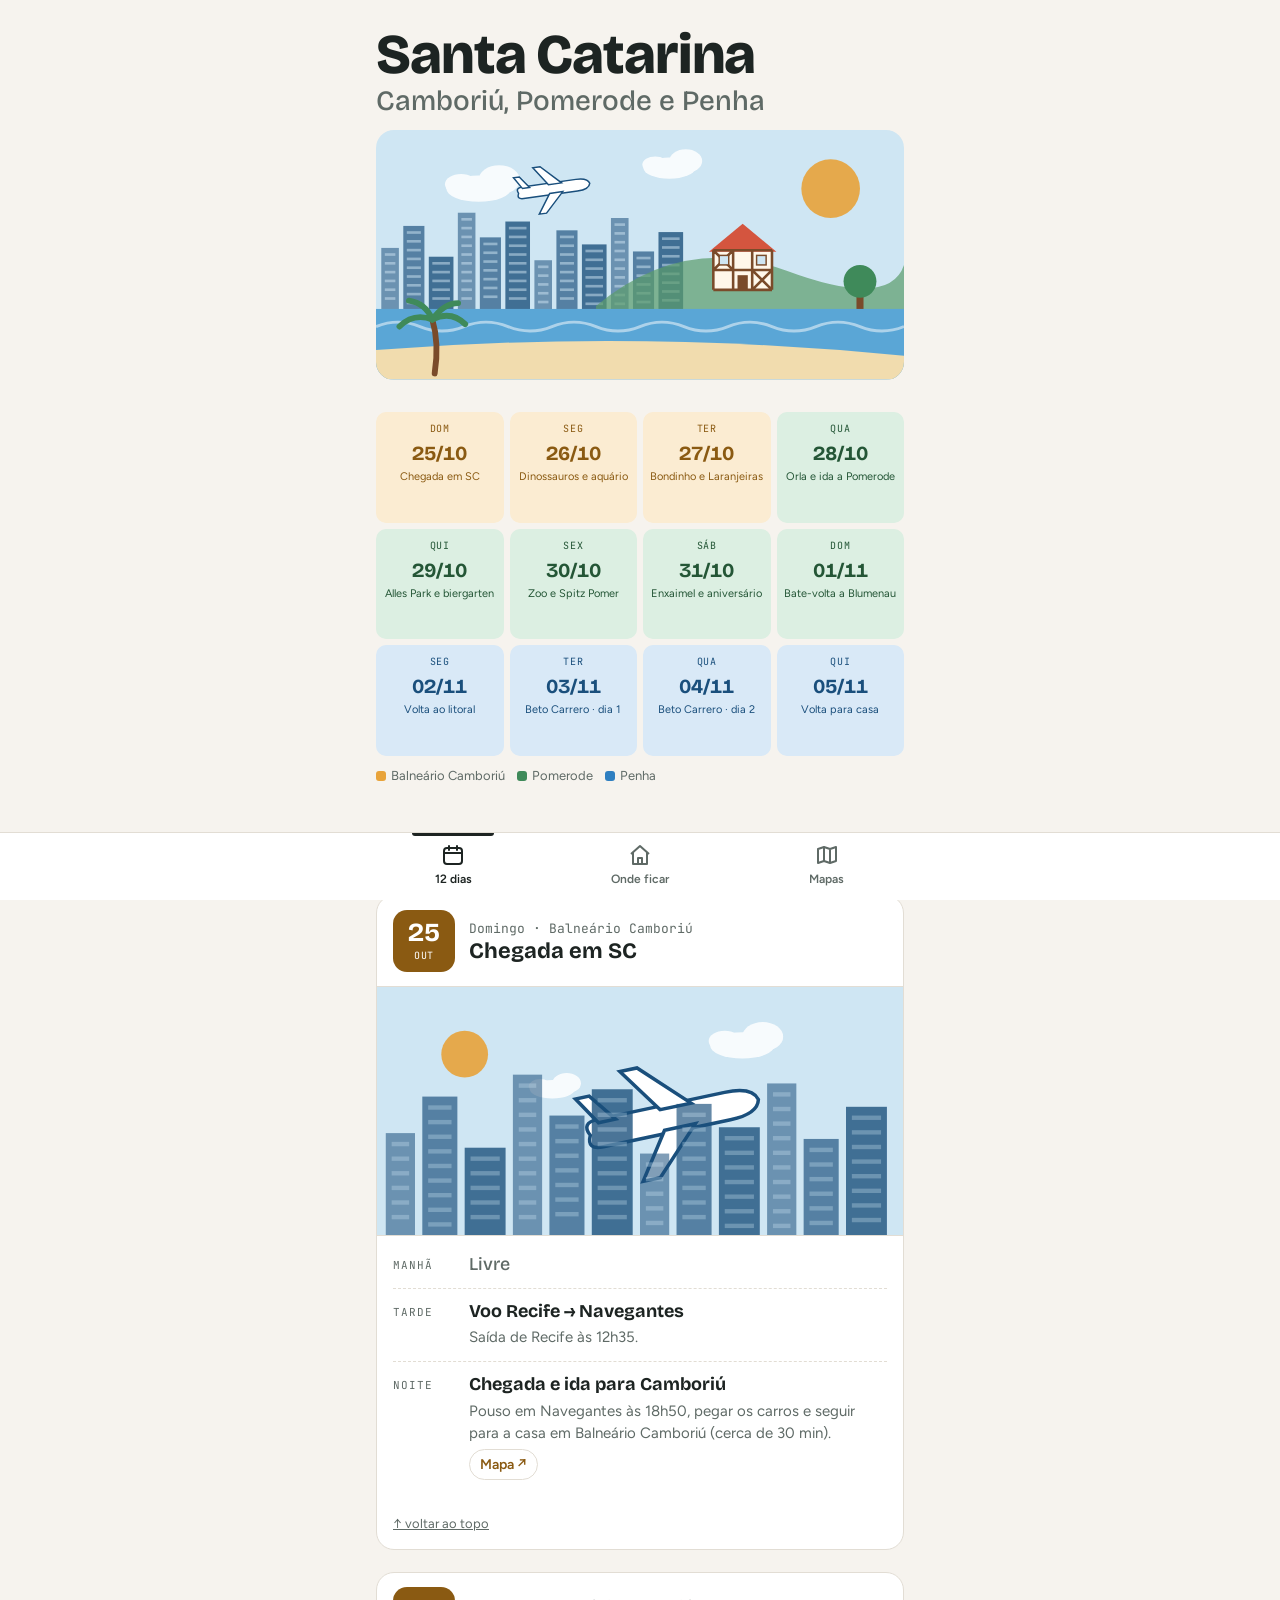
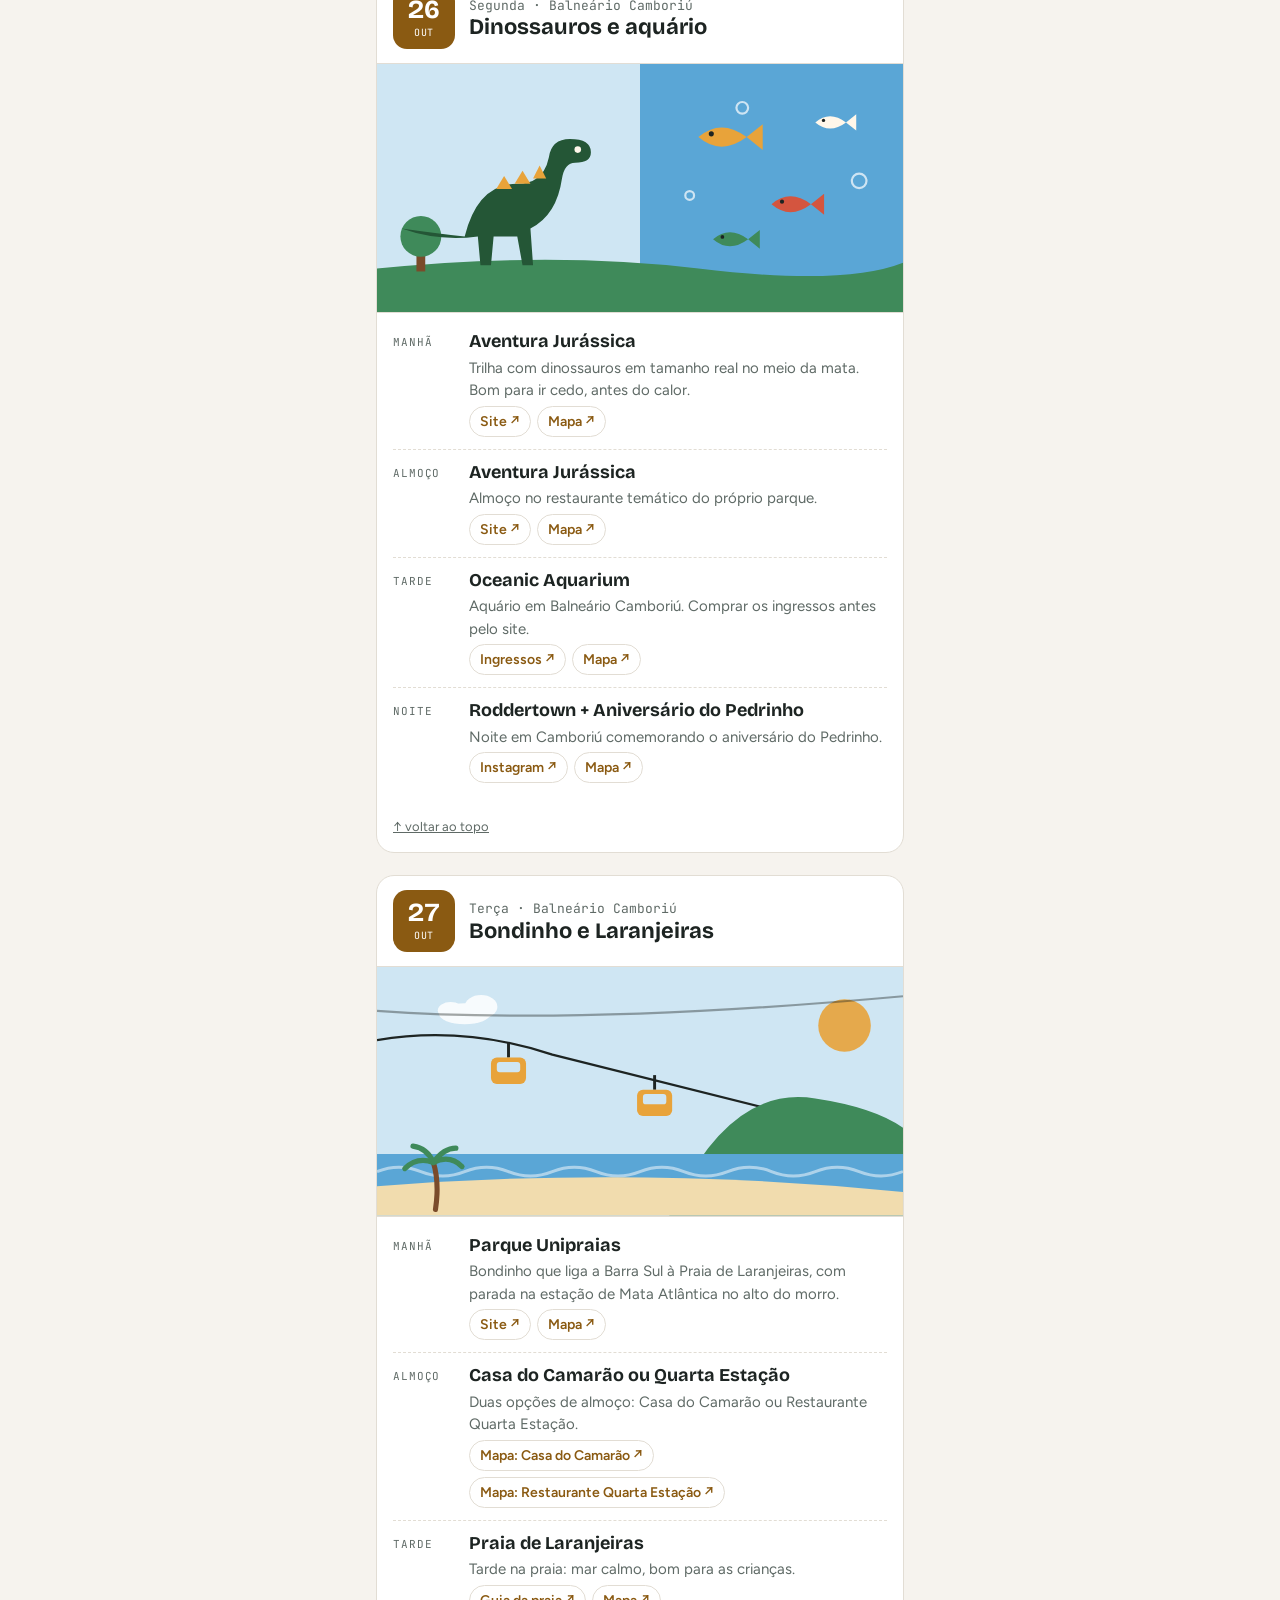
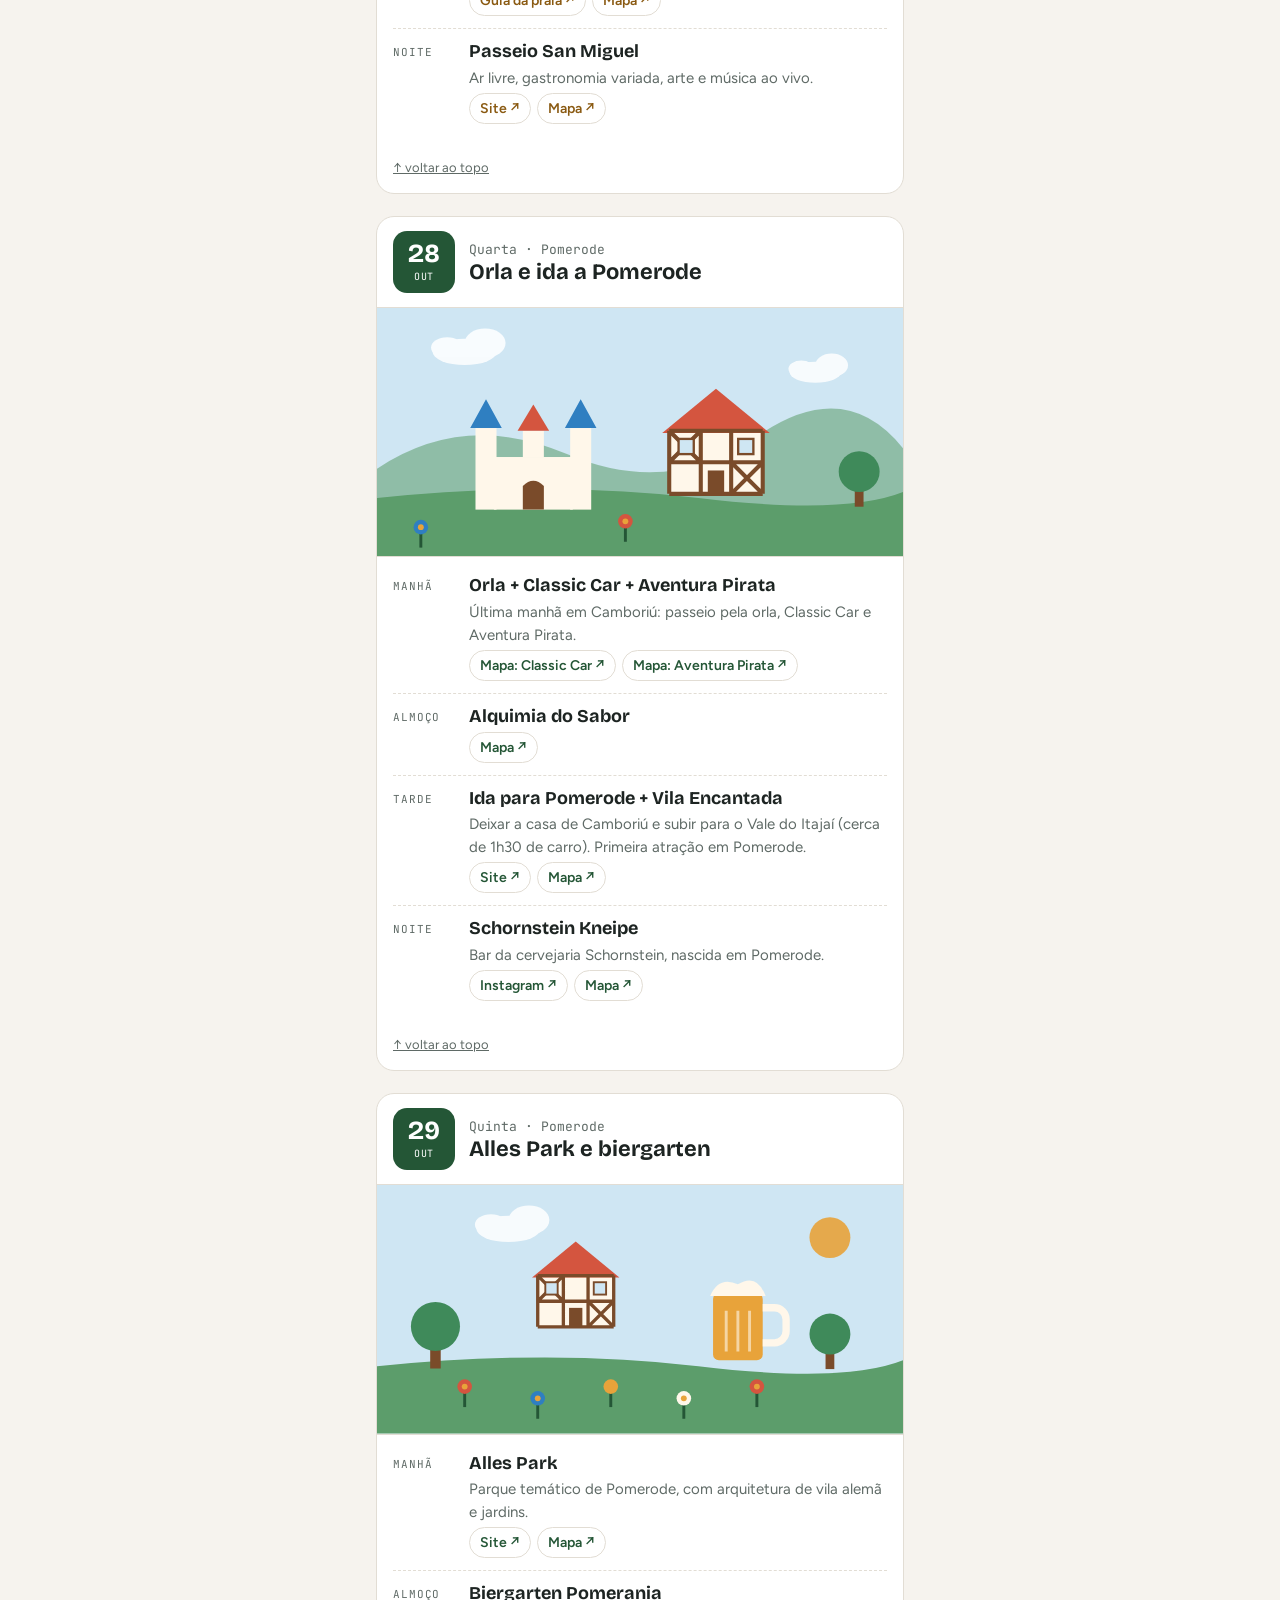
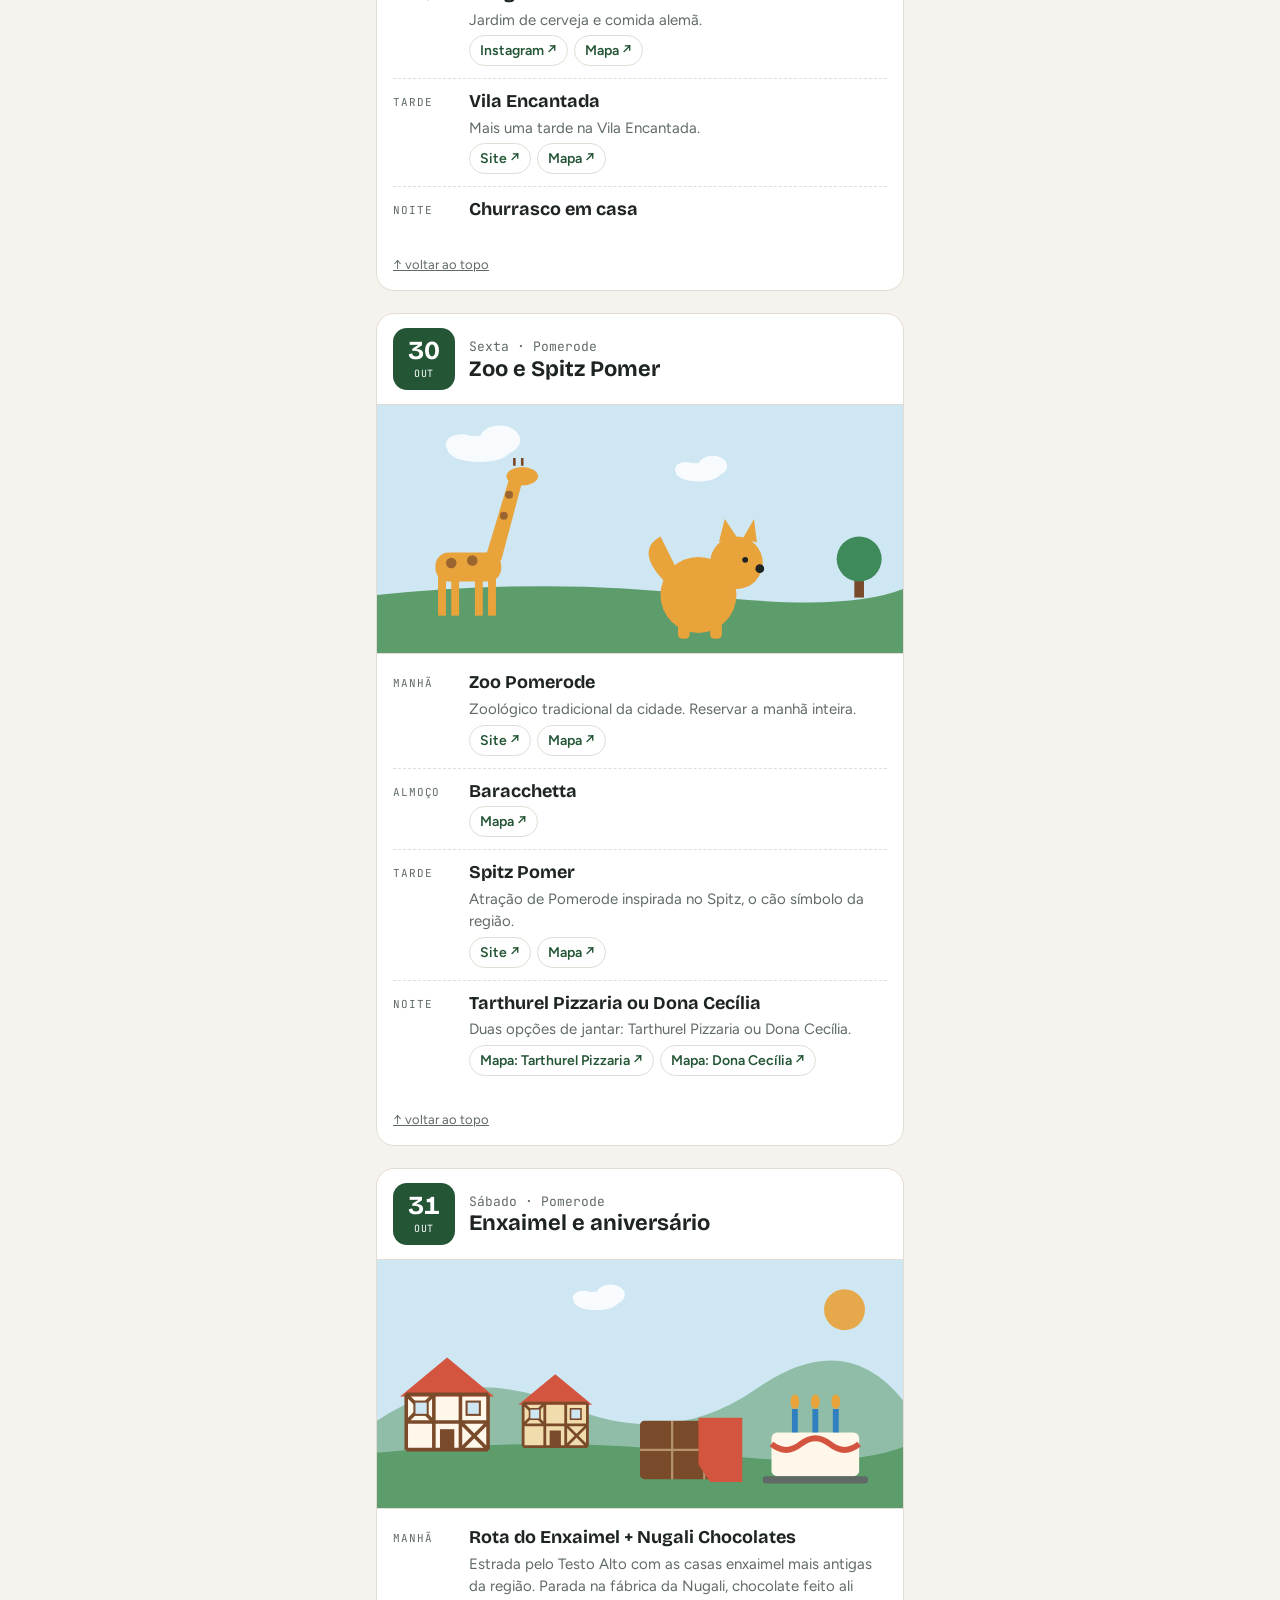
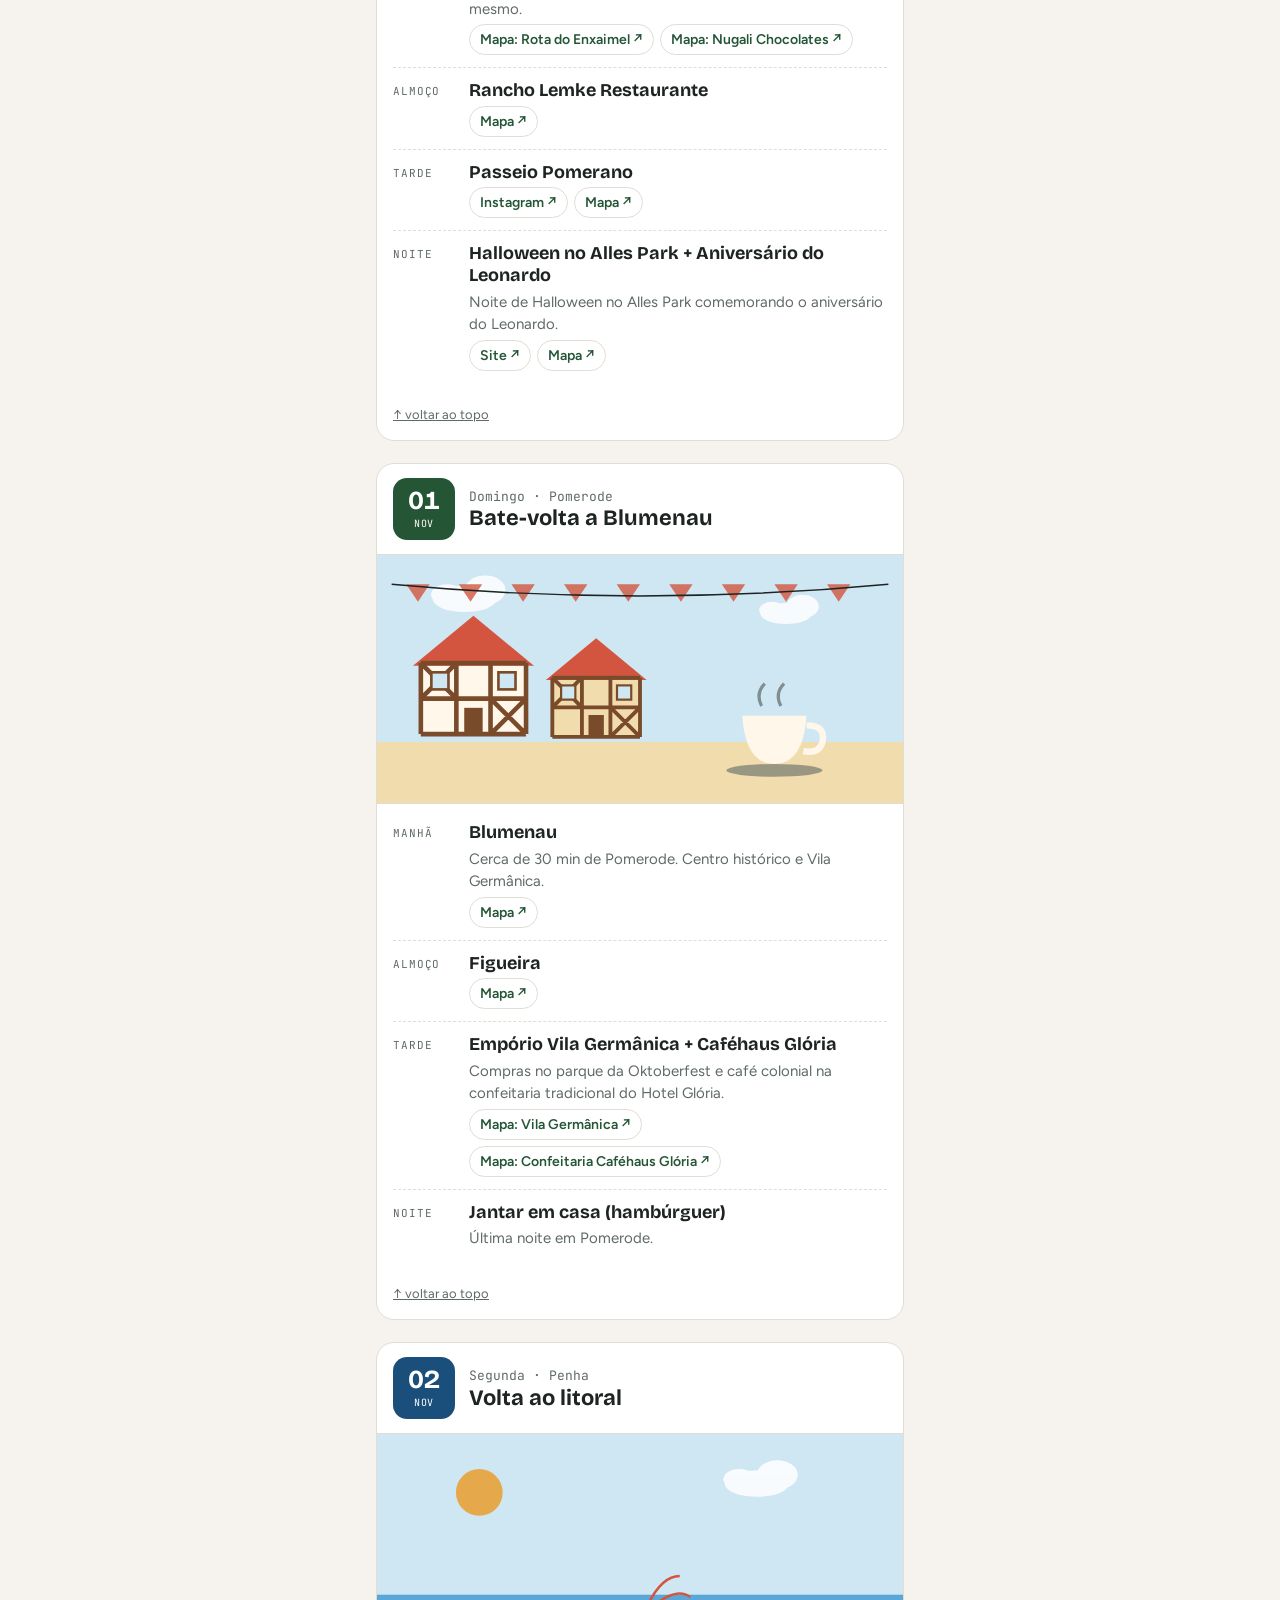
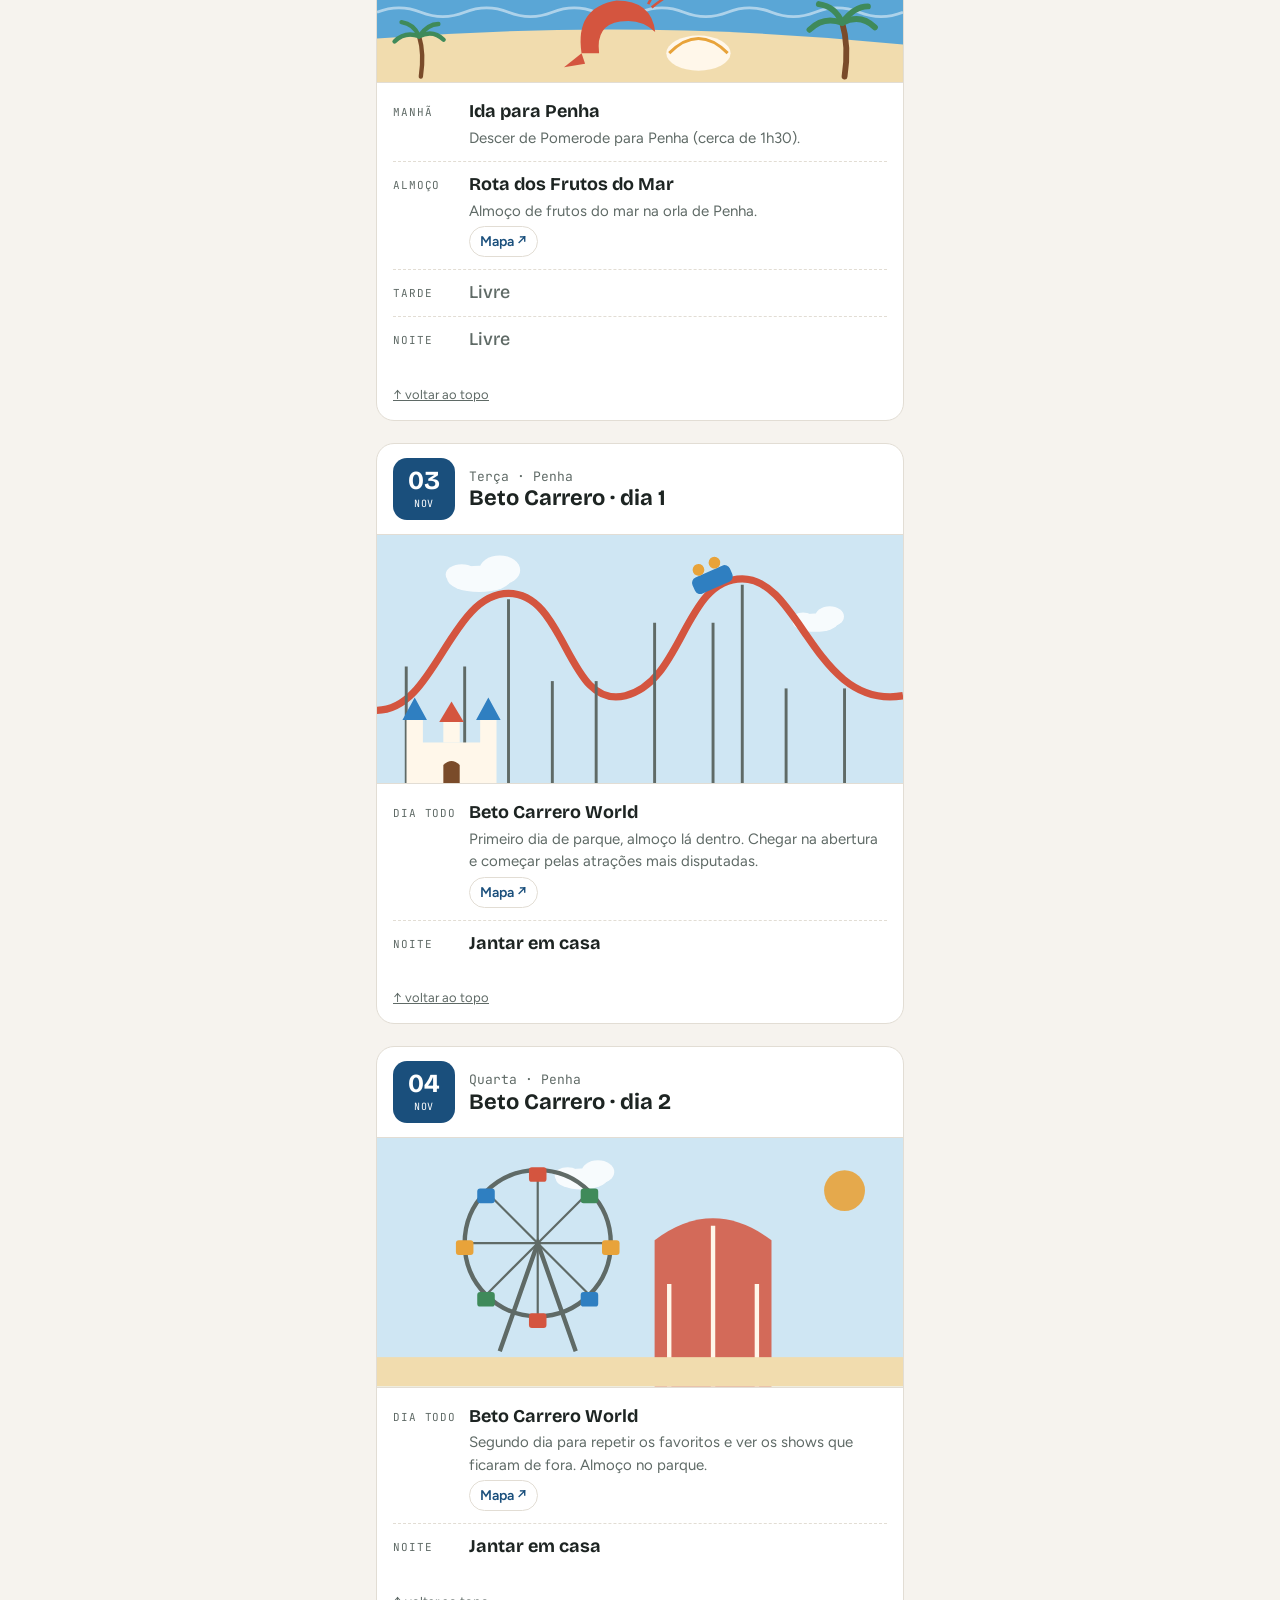
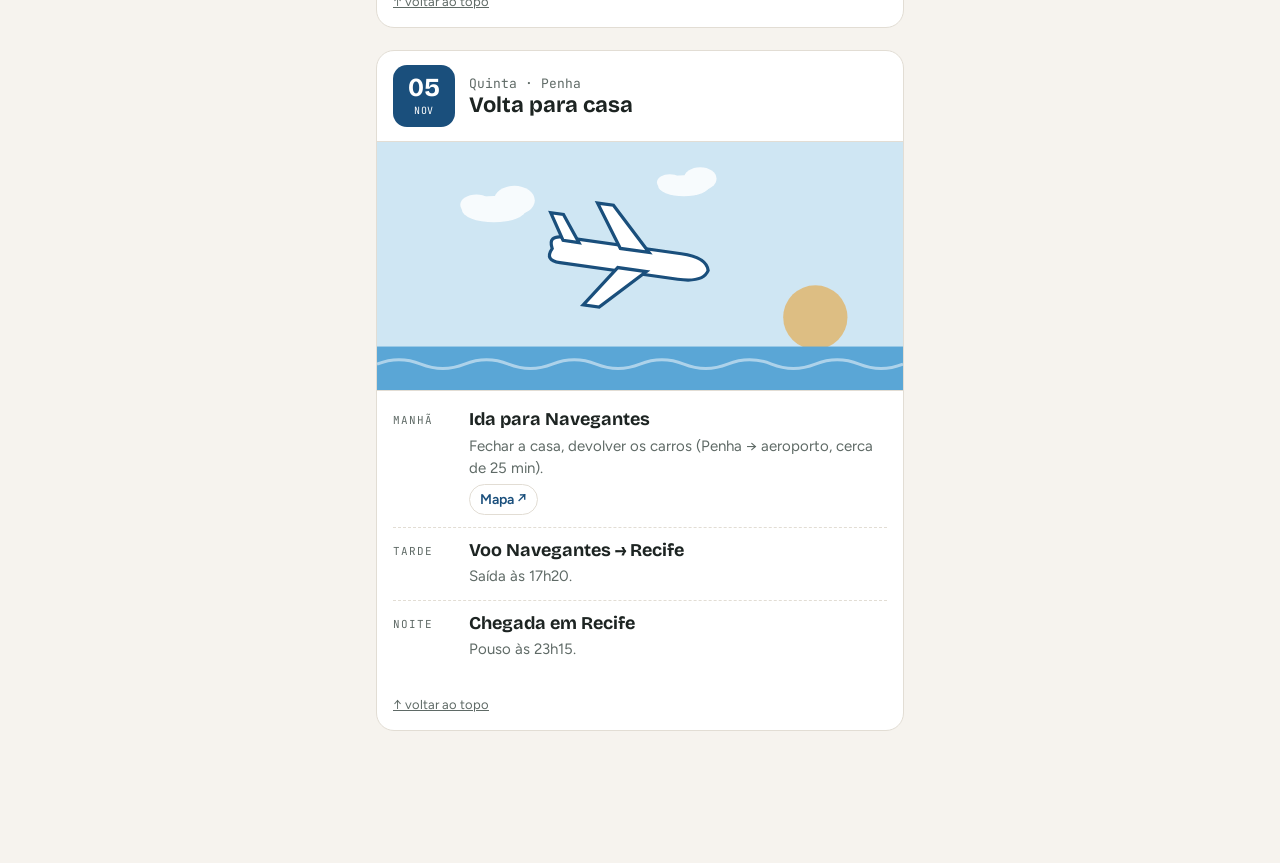
==== commit 6611372c: "Atualiza noites de 30 e 31/10: Tarthurel ou Dona Cecília e Halloween no Alles Park Co-Authored-By: C" ====
--- a/menu.html
+++ b/menu.html
@@ -77,7 +77,7 @@
   </div>
 </nav>
 
-<script src="dados.js?v=6"></script>
+<script src="dados.js?v=7"></script>
 <script src="roteiro.js?v=4"></script>
 <script>
 const R=window.Roteiro, V=window.VIAGEM, $=id=>document.getElementById(id);
